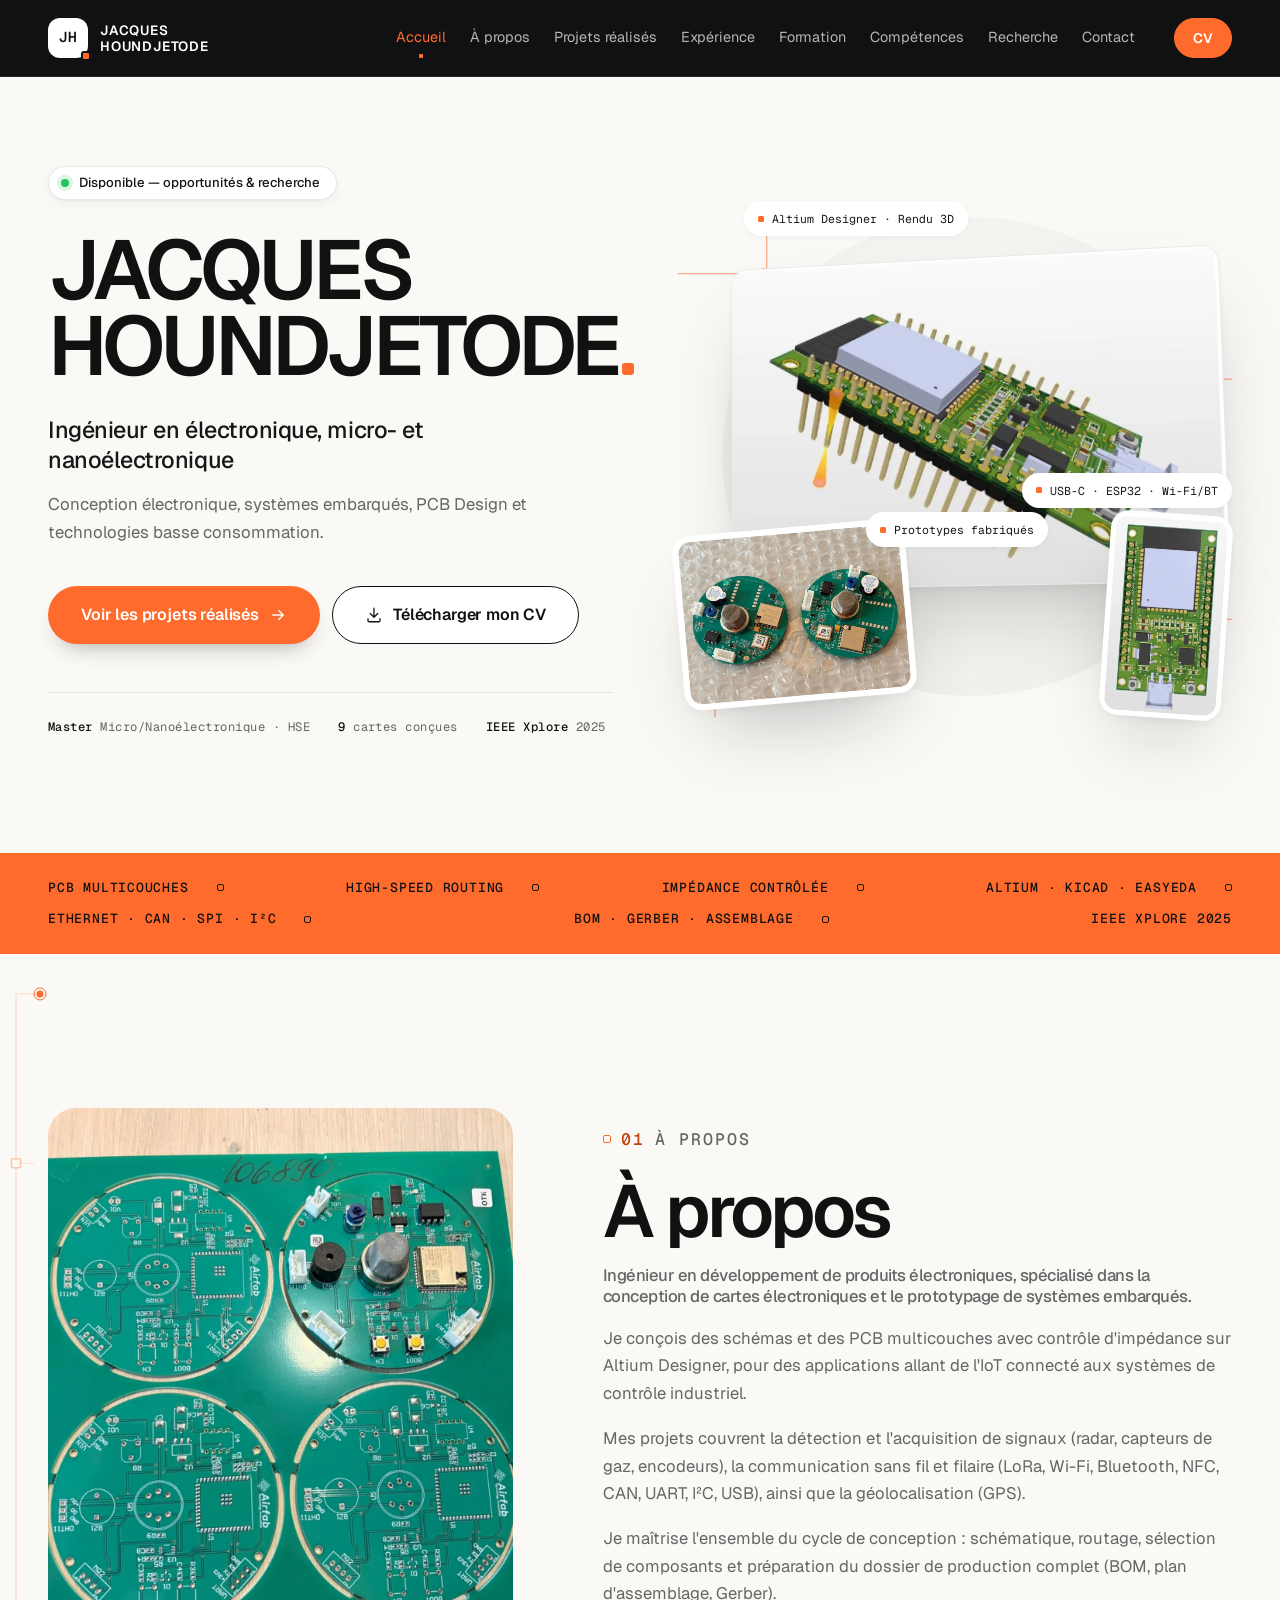
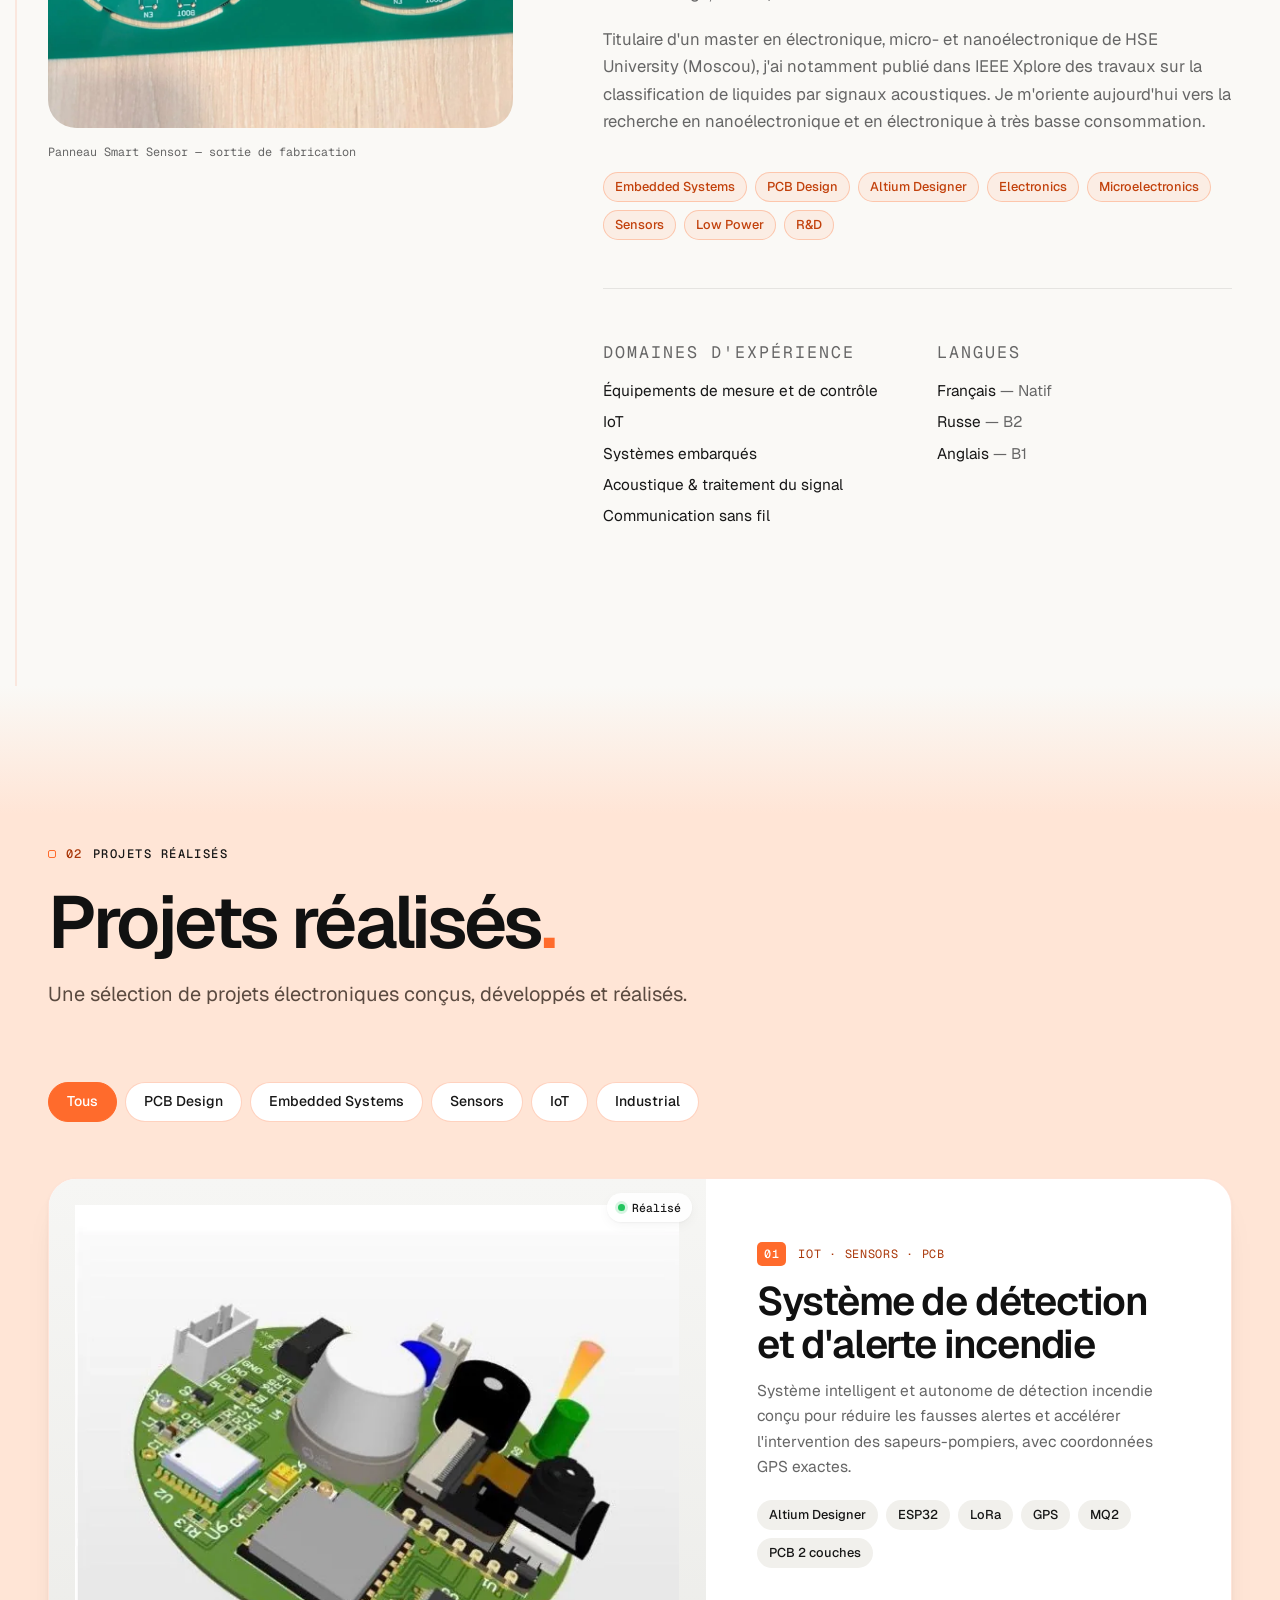
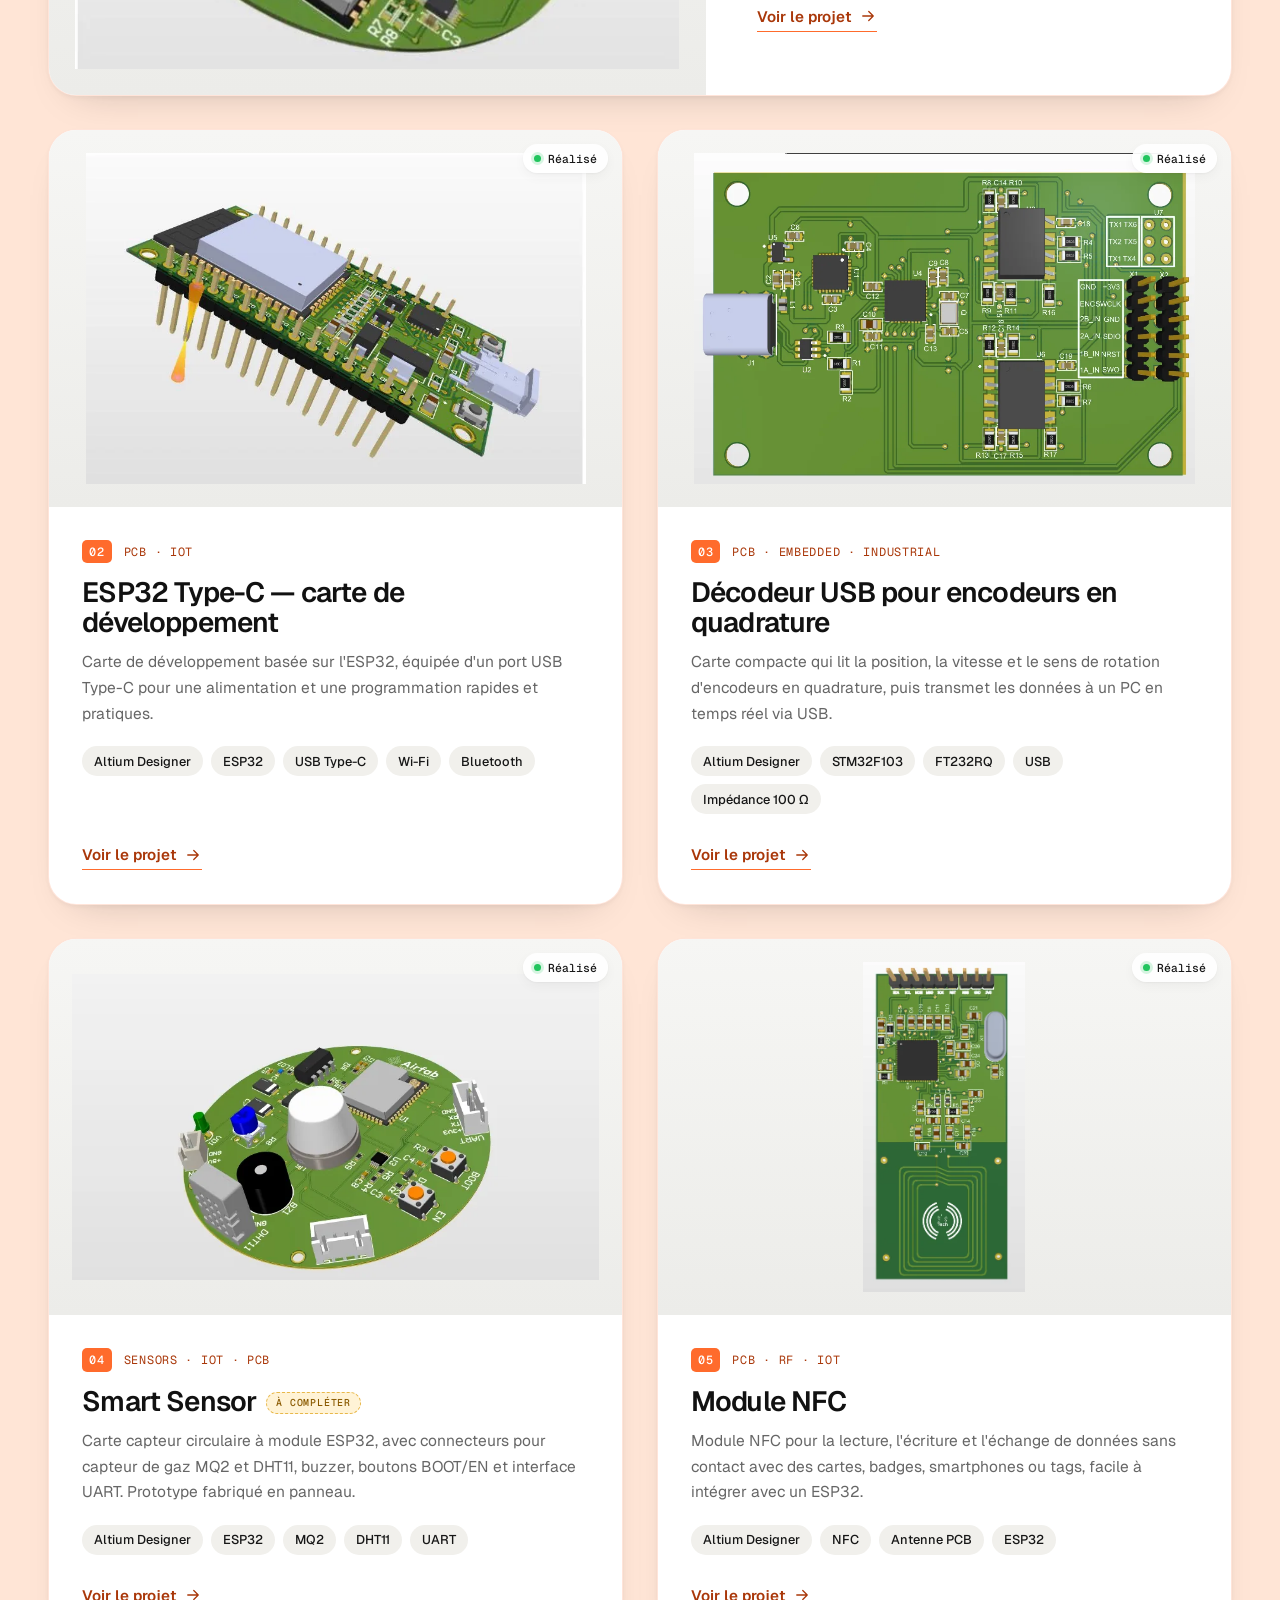
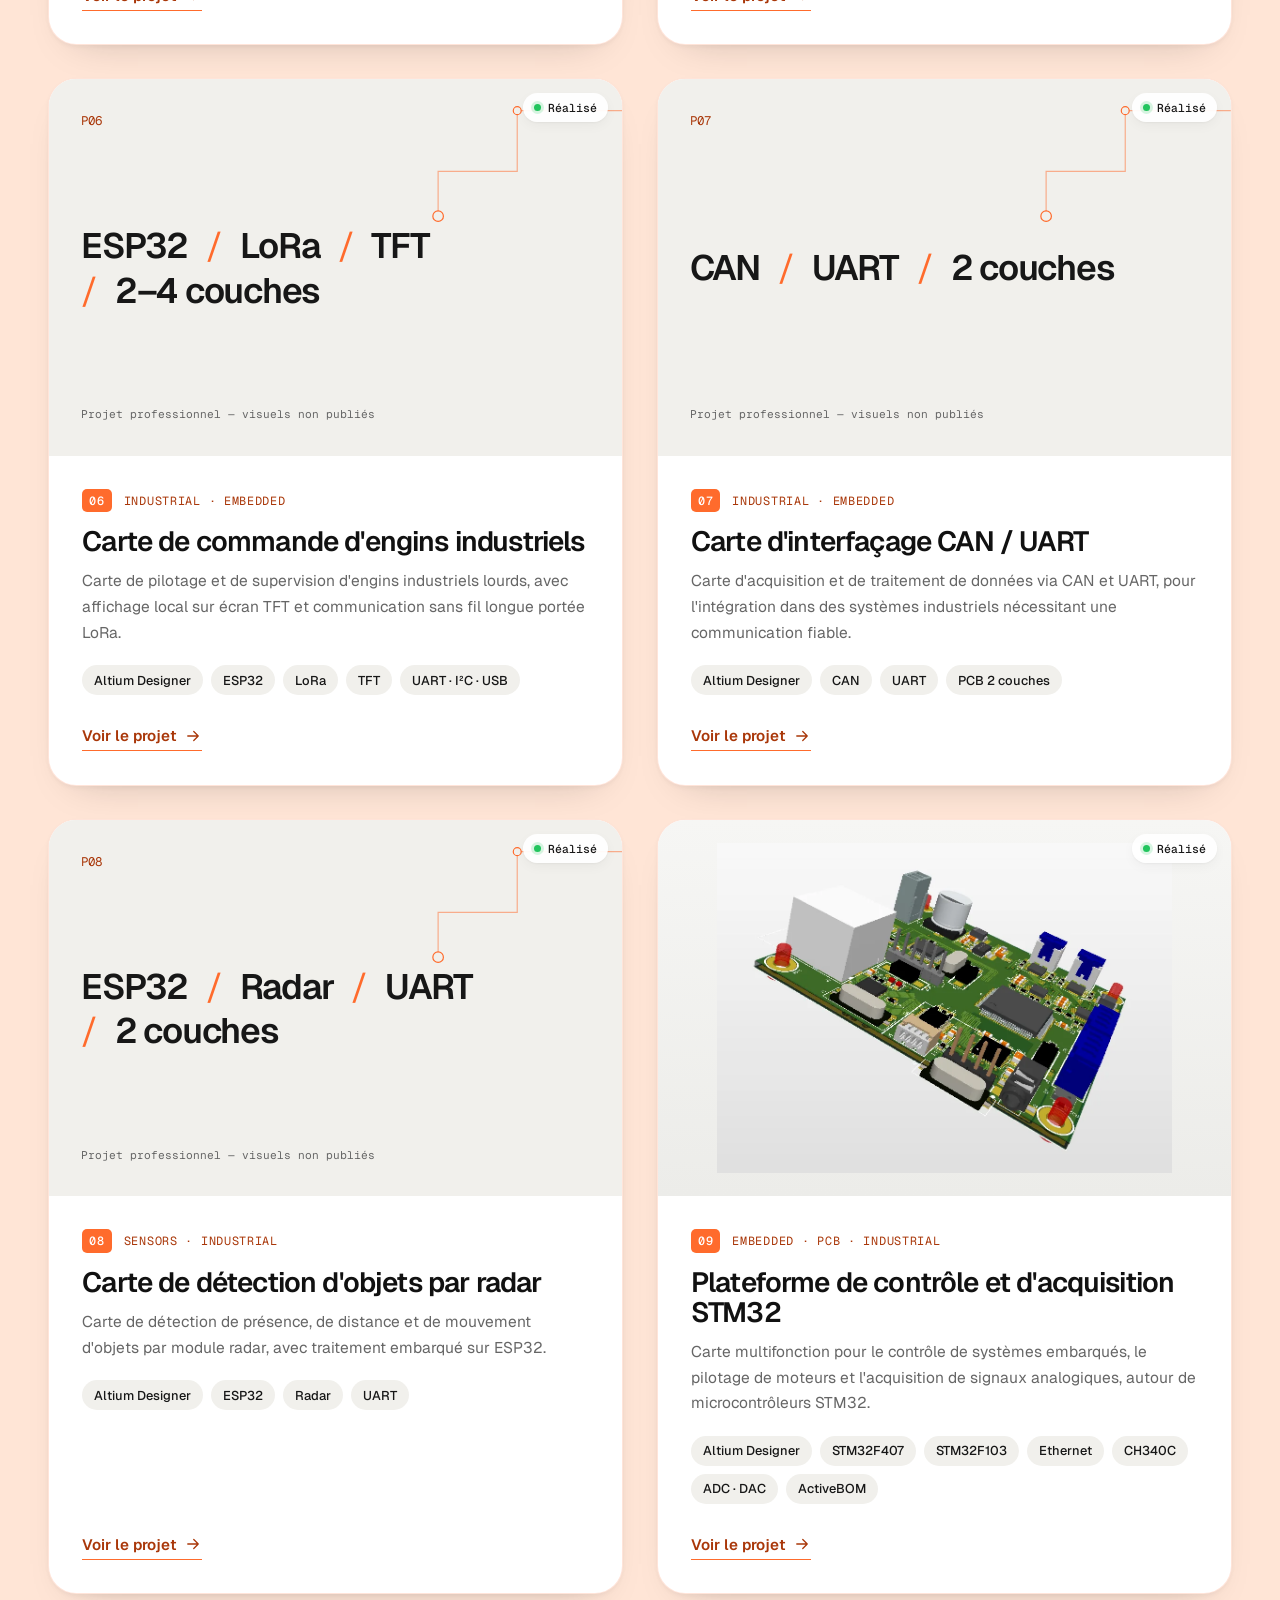
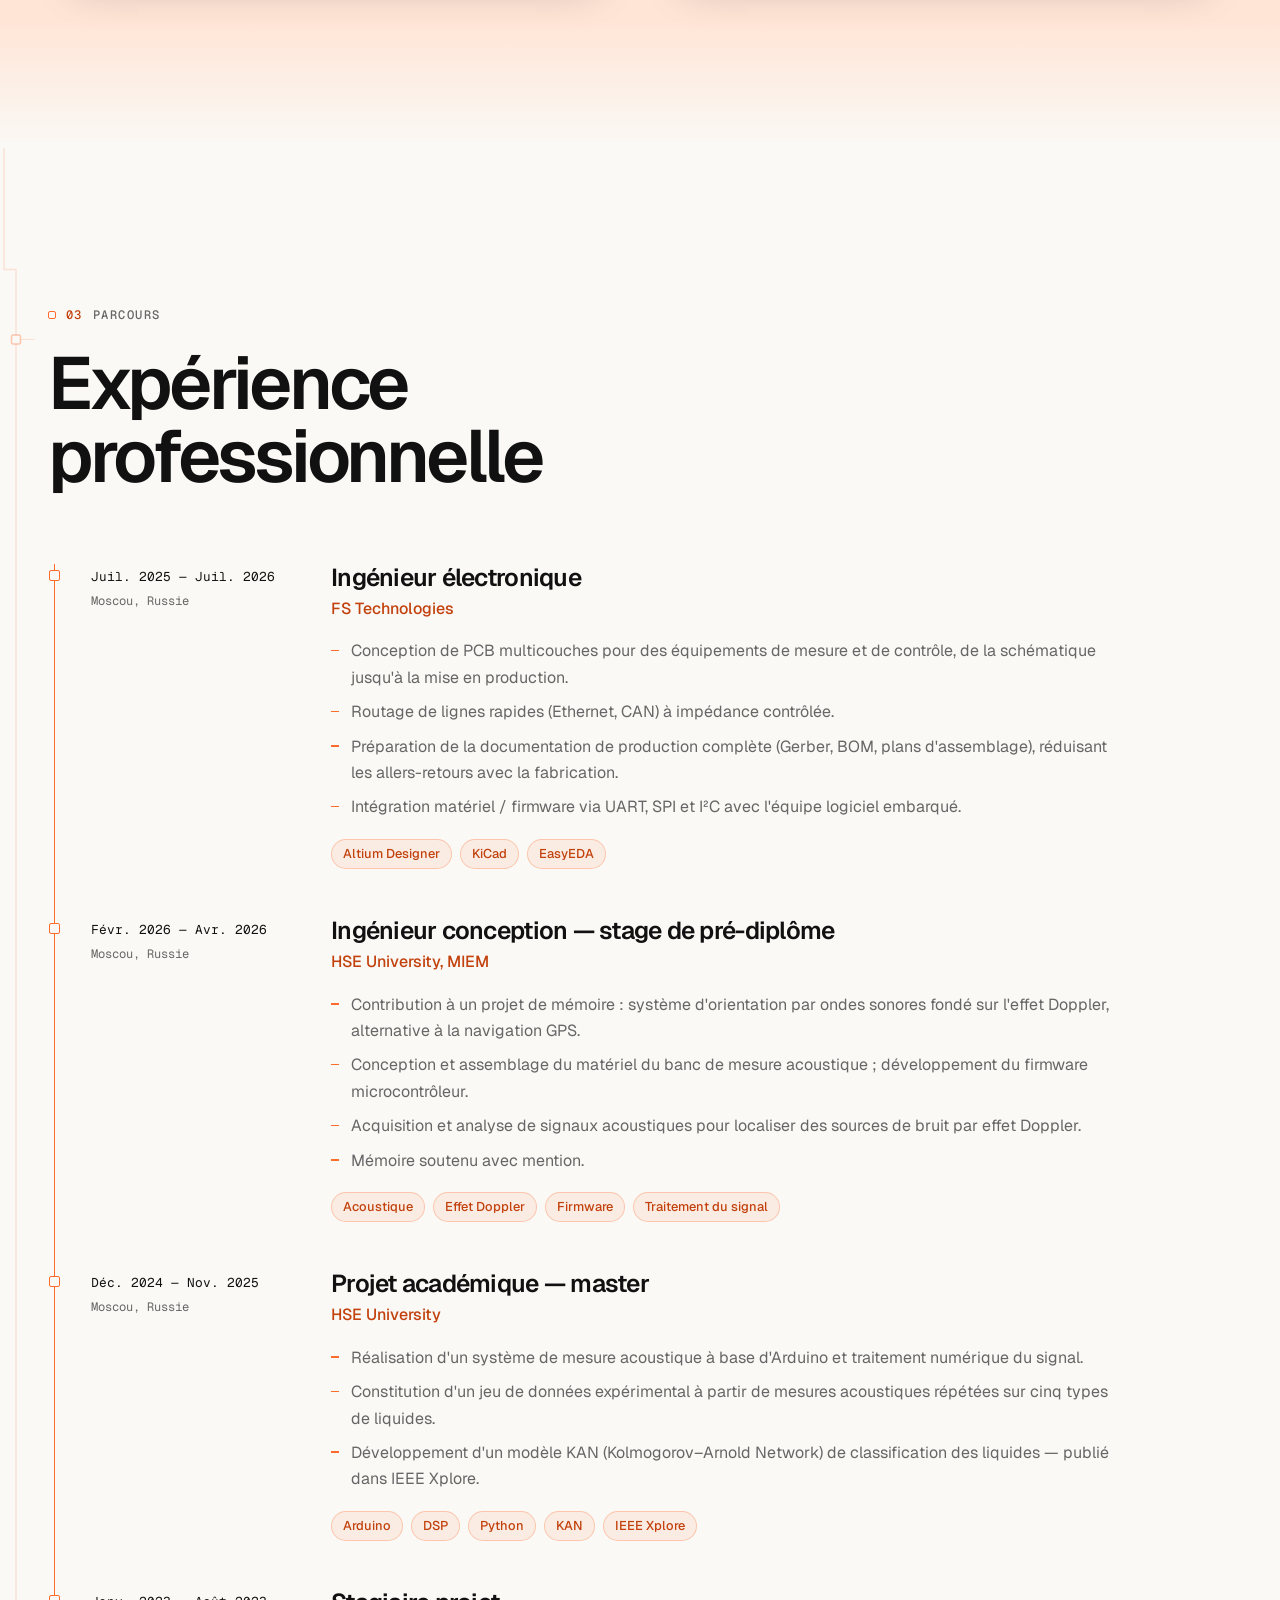
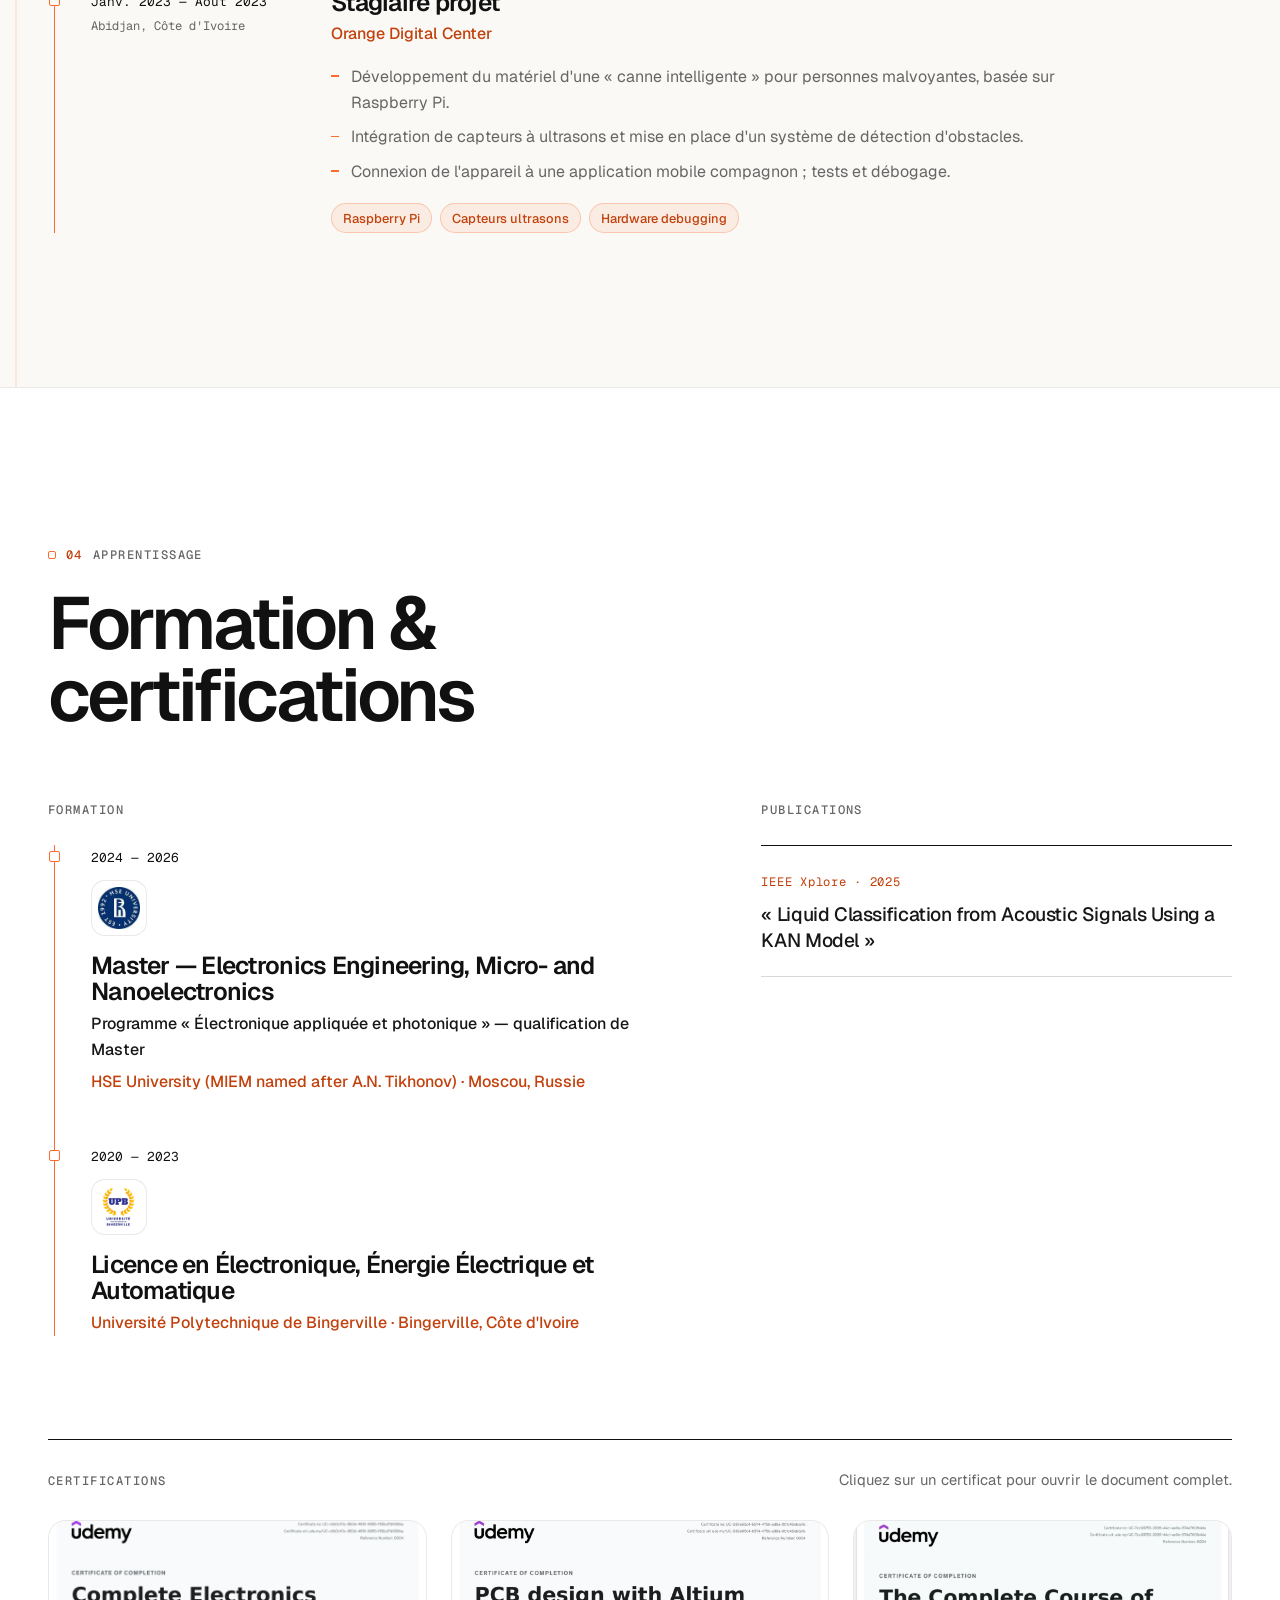
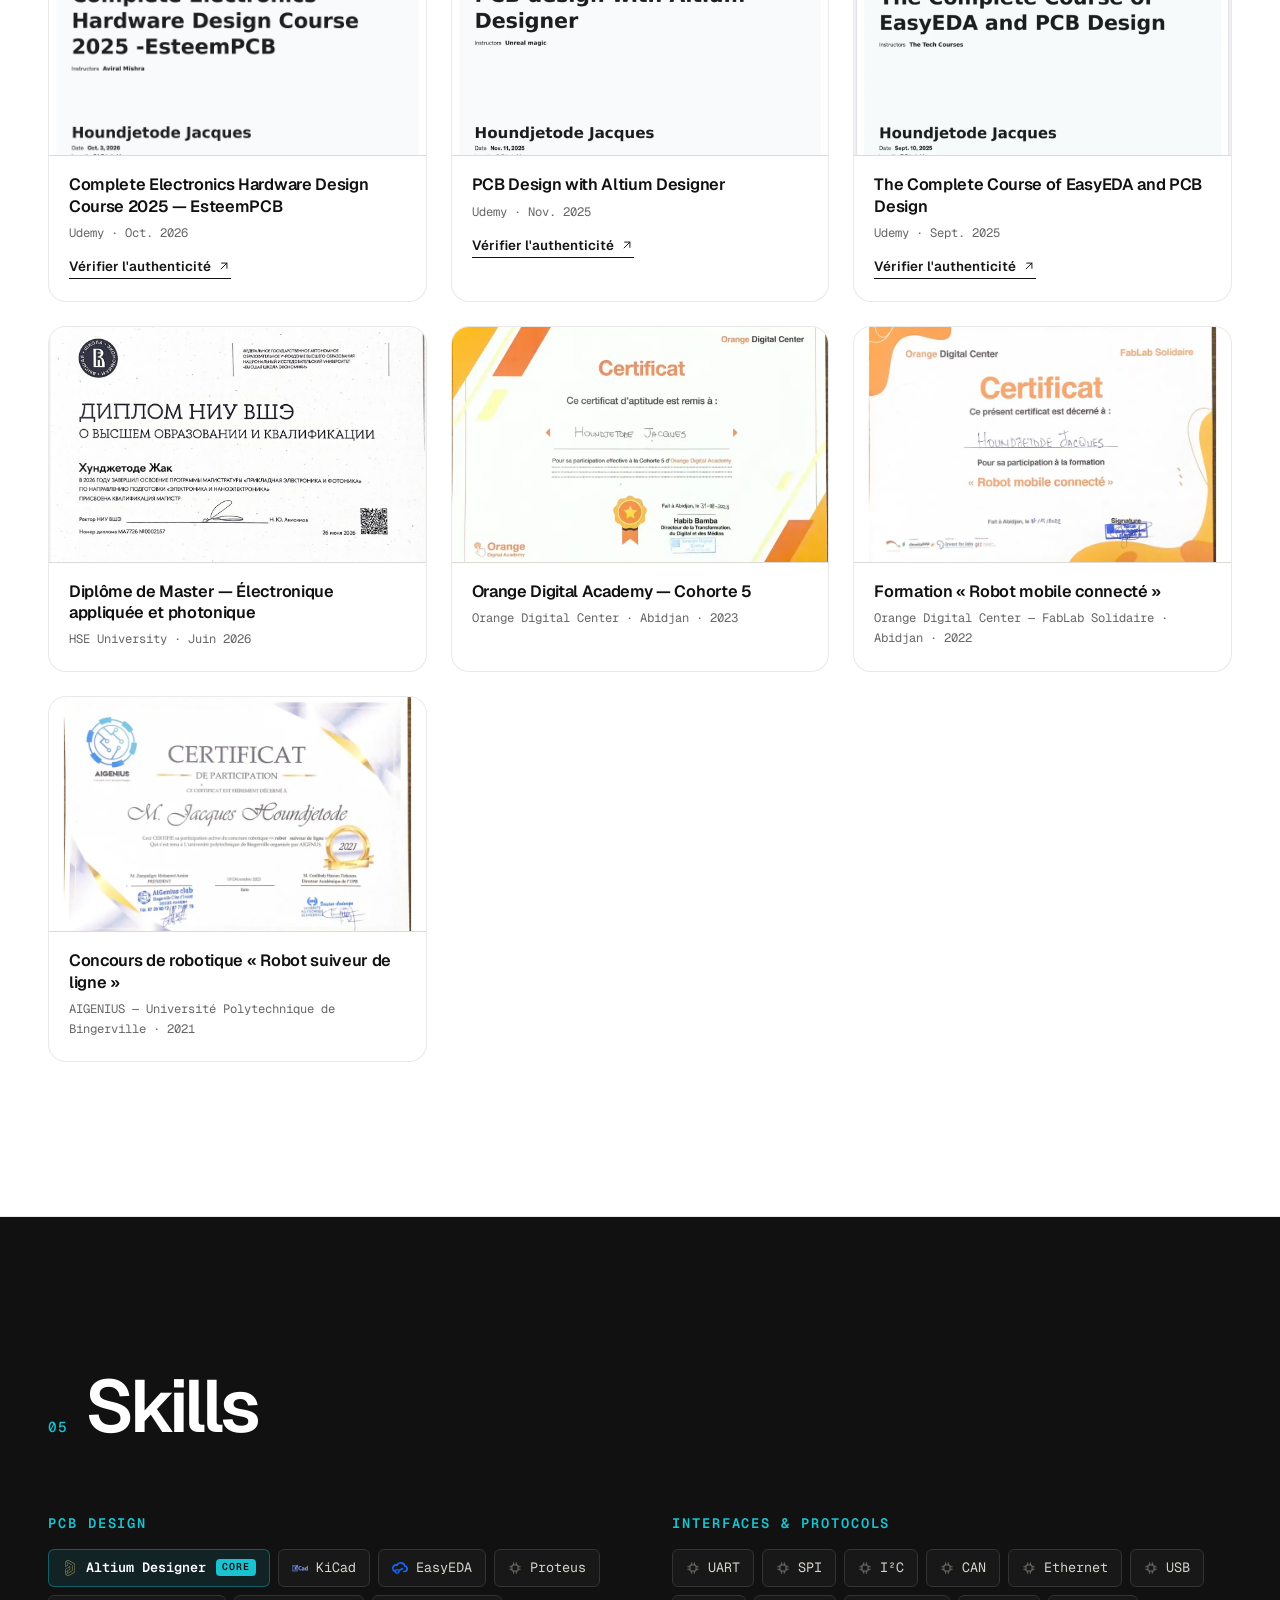
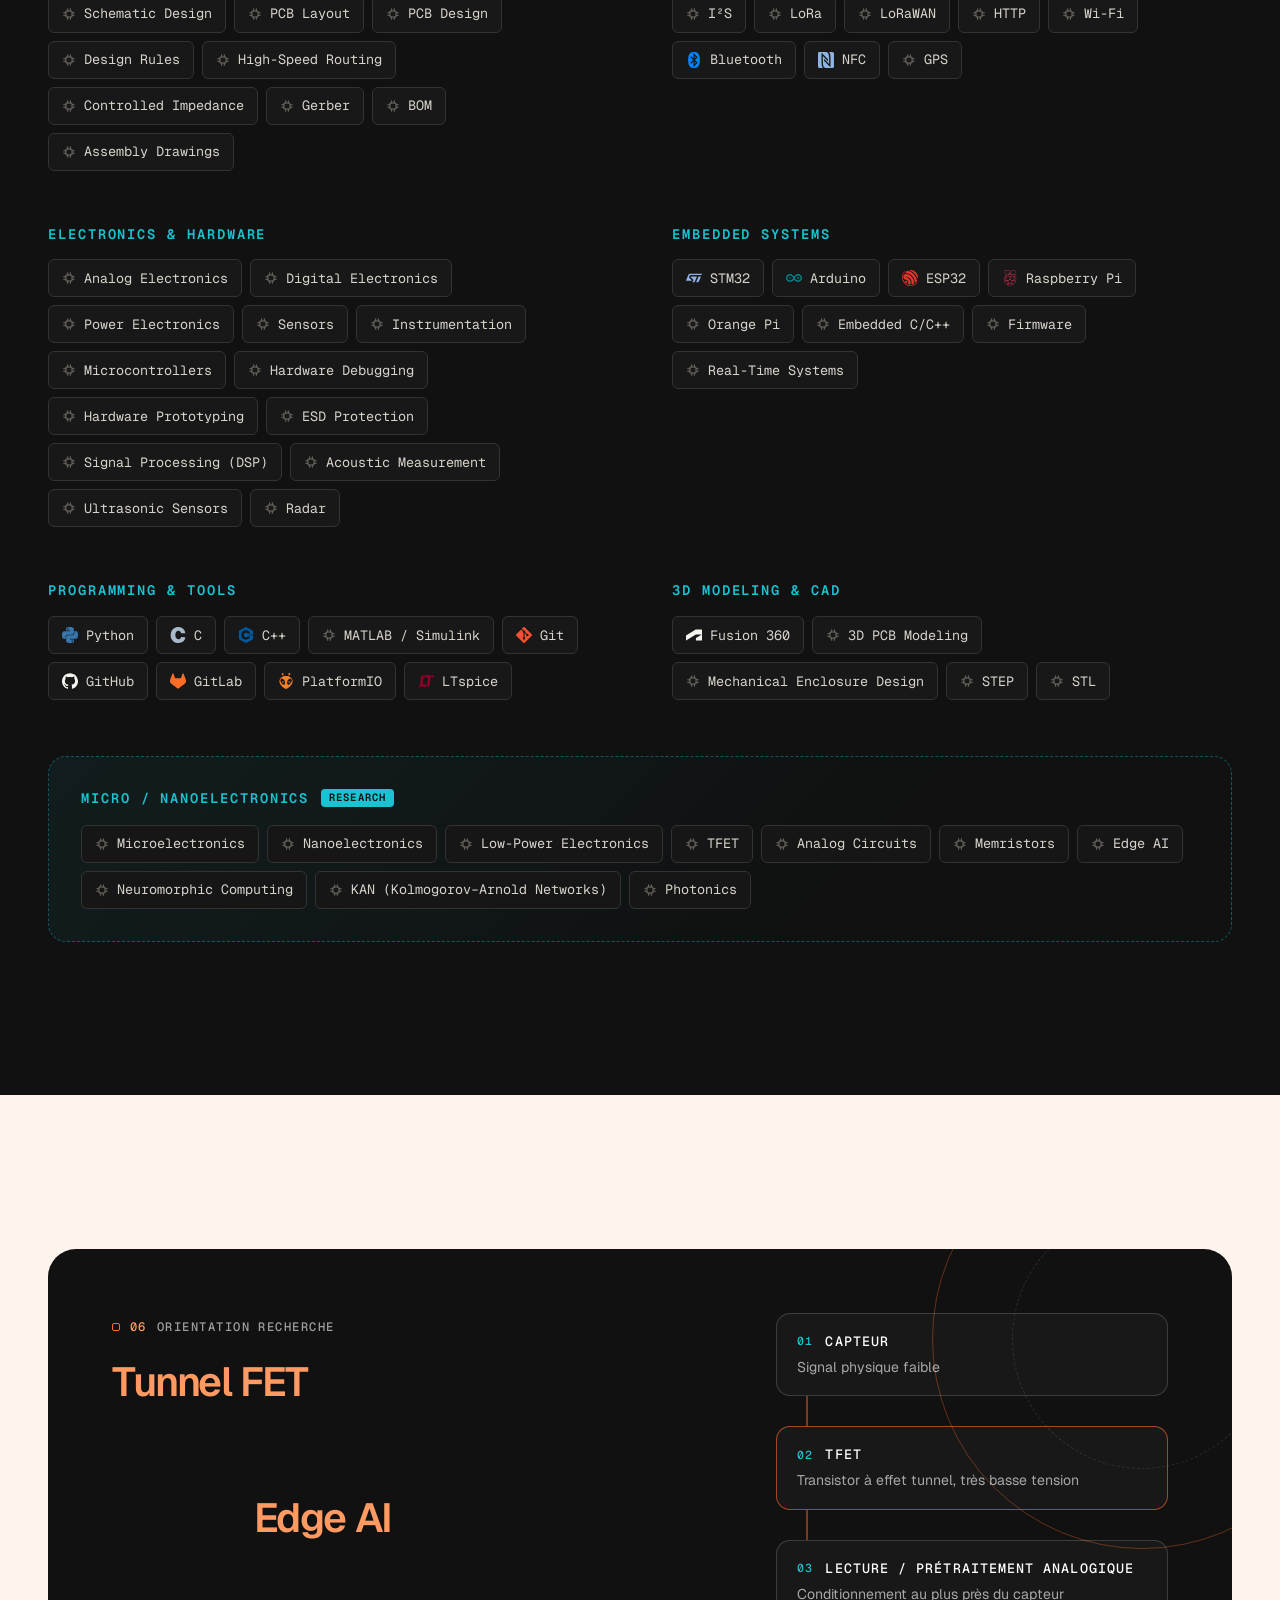
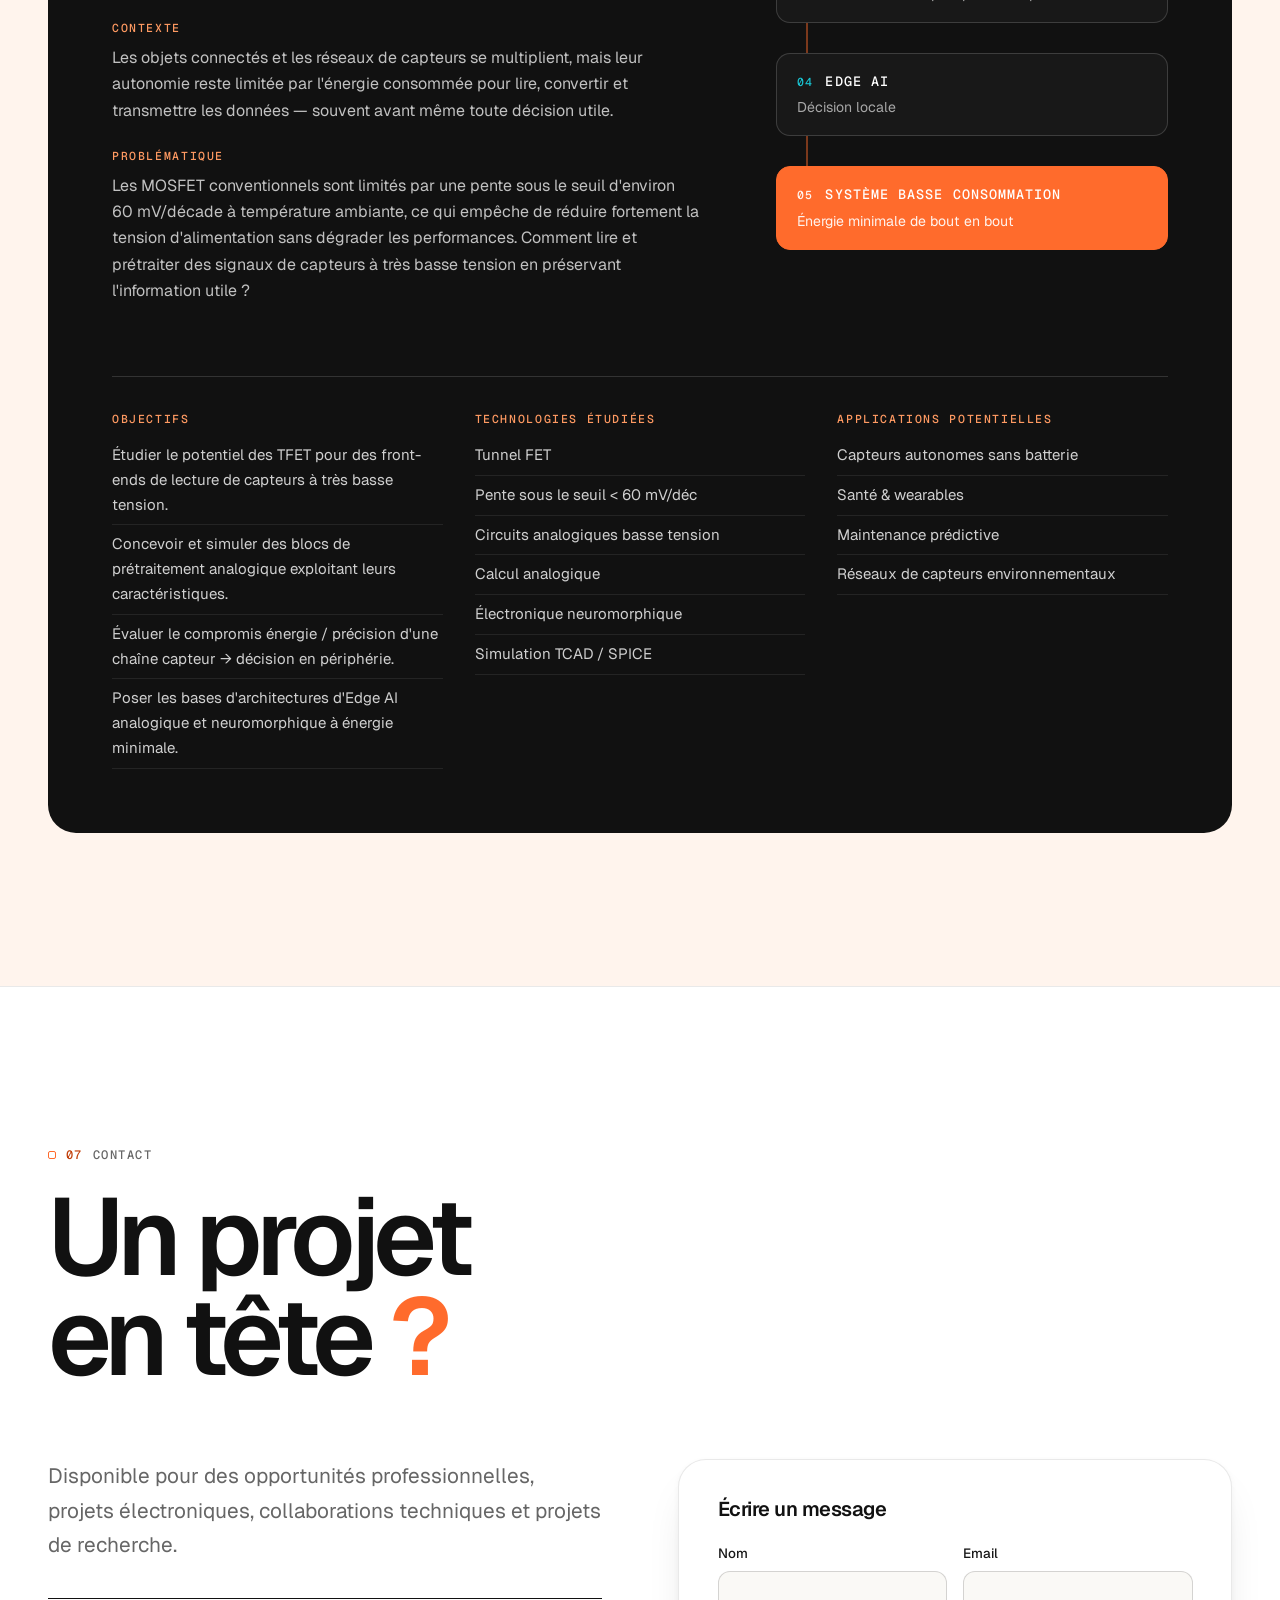
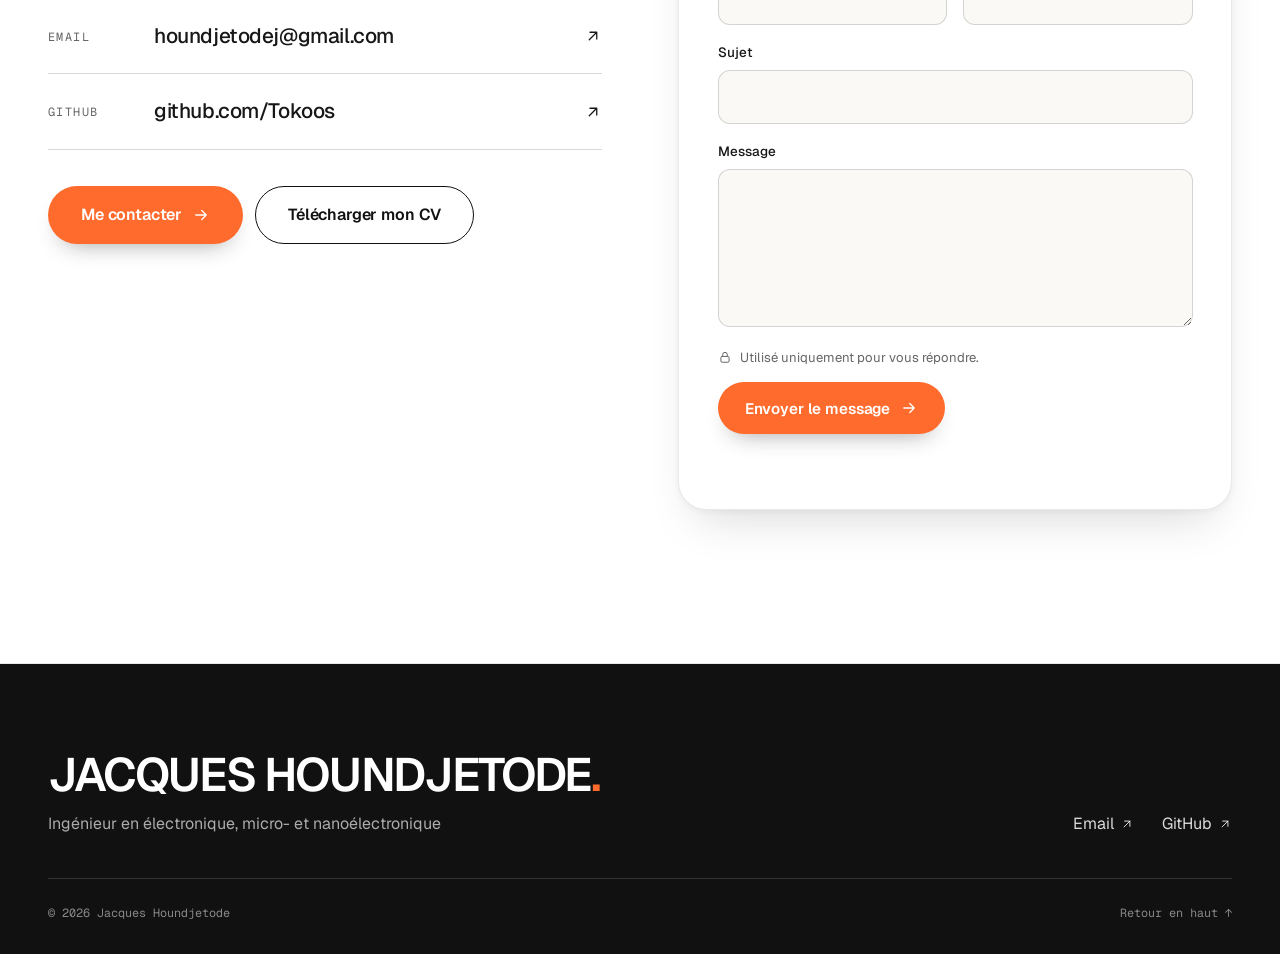
==== index.html @ 28e97803 "Update portfolio skills section" ====
<!doctype html>
<html lang="fr">
<head>
  <meta charset="utf-8">
  <meta name="viewport" content="width=device-width, initial-scale=1, viewport-fit=cover">
  <title>Jacques Houndjetode — Ingénieur électronique, systèmes embarqués & PCB Design</title>
  <meta name="description" content="Portfolio de Jacques Houndjetode, ingénieur en électronique, micro- et nanoélectronique : conception de cartes électroniques sous Altium Designer, PCB multicouches à impédance contrôlée, IoT, systèmes industriels, capteurs et recherche en électronique basse consommation.">
  <meta name="author" content="Jacques Houndjetode">
  <meta name="theme-color" content="#111111">
  <!-- À METTRE À JOUR après déploiement : remplacez https://www.votre-domaine.com -->
  <link rel="canonical" href="https://www.votre-domaine.com/">

  <meta property="og:type" content="profile">
  <meta property="og:locale" content="fr_FR">
  <meta property="og:site_name" content="Jacques Houndjetode — Portfolio">
  <meta property="og:title" content="Jacques Houndjetode — Ingénieur électronique & PCB Design">
  <meta property="og:description" content="Conception électronique, systèmes embarqués, PCB Design et technologies basse consommation.">
  <meta property="og:url" content="https://www.votre-domaine.com/">
  <meta property="og:image" content="https://www.votre-domaine.com/assets/img/projets/esp32-typec.webp">
  <meta property="profile:first_name" content="Jacques">
  <meta property="profile:last_name" content="Houndjetode">
  <meta name="twitter:card" content="summary_large_image">

  <link rel="icon" href="assets/img/favicon.svg" type="image/svg+xml">
  <link rel="preconnect" href="https://fonts.googleapis.com">
  <link rel="preconnect" href="https://fonts.gstatic.com" crossorigin>
  <link href="https://fonts.googleapis.com/css2?family=Geist:wght@300..700&family=Geist+Mono:wght@400;500;600&display=swap" rel="stylesheet">
  <link rel="preload" as="image" href="assets/img/projets/esp32-typec-3d.webp">
  <link rel="stylesheet" href="assets/css/styles.css">

  <script type="application/ld+json">
  {
    "@context": "https://schema.org",
    "@type": "Person",
    "name": "Jacques Houndjetode",
    "jobTitle": "Ingénieur en électronique, micro- et nanoélectronique",
    "email": "mailto:houndjetodej@gmail.com",
    "url": "https://www.votre-domaine.com/",
    "knowsLanguage": ["fr", "ru", "en"],
    "knowsAbout": ["Conception électronique", "PCB Design", "Altium Designer", "Contrôle d'impédance", "Systèmes embarqués", "ESP32", "STM32", "LoRa", "IoT", "Capteurs", "Microélectronique", "Nanoélectronique", "Tunnel FET", "Edge AI"],
    "sameAs": ["https://github.com/Tokoos"]
  }
  </script>
</head>
<body>
  <a class="skip-link" href="#main">Aller au contenu</a>

  <!-- ================= NAVIGATION ================= -->
  <header class="nav" id="nav">
    <div class="container nav__inner">
      <a href="#accueil" class="nav__brand" aria-label="Jacques Houndjetode — accueil">
        <span class="brand-mark" aria-hidden="true">JH</span>
        <span class="nav__brand-text">Jacques<br>Houndjetode</span>
      </a>
      <nav aria-label="Navigation principale">
        <ul class="nav__links">
          <li><a href="#accueil">Accueil</a></li>
          <li><a href="#apropos">À propos</a></li>
          <li><a href="#projets">Projets réalisés</a></li>
          <li><a href="#experience">Expérience</a></li>
          <li><a href="#formation">Formation</a></li>
          <li><a href="#expertise">Compétences</a></li>
          <li><a href="#recherche">Recherche</a></li>
          <li><a href="#contact">Contact</a></li>
        </ul>
      </nav>
      <div class="nav__actions">
        <a class="btn btn-sm btn-cv" href="#" data-cv-download>CV</a>
        <button class="nav__toggle" type="button" aria-expanded="false" aria-controls="mobile-menu" aria-label="Ouvrir le menu"><span></span><span></span></button>
      </div>
    </div>
    <div class="mobile-menu" id="mobile-menu" hidden>
      <nav aria-label="Navigation mobile">
        <ol>
          <li><a href="#accueil">Accueil</a></li>
          <li><a href="#apropos">À propos</a></li>
          <li><a href="#projets">Projets réalisés</a></li>
          <li><a href="#experience">Expérience</a></li>
          <li><a href="#formation">Formation</a></li>
          <li><a href="#expertise">Compétences</a></li>
          <li><a href="#recherche">Recherche</a></li>
          <li><a href="#contact">Contact</a></li>
        </ol>
        <a class="btn btn-primary" href="#" data-cv-download>Télécharger mon CV</a>
      </nav>
    </div>
  </header>

  <main id="main">
    <!-- Piste PCB signature (générée par main.js) -->
    <svg class="signal-trace" id="signal-trace" aria-hidden="true" focusable="false">
      <path class="trace-base"/>
      <path class="trace-live"/>
      <g class="trace-nodes"></g>
      <circle class="trace-halo" r="6"/>
      <circle class="trace-head" r="3.5"/>
    </svg>

    <!-- ================= HERO ================= -->
    <section class="hero" id="accueil" aria-labelledby="hero-name">
      <div class="container hero__inner">
        <div class="hero__content">
          <p class="status" data-bind="profile.availability">Disponible — opportunités & recherche</p>
          <h1 class="hero__name" id="hero-name"><span>Jacques</span><span>Houndjetode<i class="pad" aria-hidden="true"></i></span></h1>
          <p class="hero__title" data-bind="profile.title">Ingénieur en électronique, micro- et nanoélectronique</p>
          <p class="hero__tagline" data-bind="profile.tagline">Conception électronique, systèmes embarqués, PCB Design et technologies basse consommation.</p>
          <div class="hero__ctas">
            <a class="btn btn-primary btn-lg" href="#projets">Voir les projets réalisés
              <svg class="icon" viewBox="0 0 24 24" fill="none" stroke="currentColor" stroke-width="1.7" stroke-linecap="round" stroke-linejoin="round" aria-hidden="true"><path d="M5 12h14M13 6l6 6-6 6"/></svg></a>
            <a class="btn btn-secondary btn-lg" href="#" data-cv-download>
              <svg class="icon" viewBox="0 0 24 24" fill="none" stroke="currentColor" stroke-width="1.7" stroke-linecap="round" stroke-linejoin="round" aria-hidden="true"><path d="M12 3v12M7 10l5 5 5-5"/><path d="M4 17v2.5A1.5 1.5 0 005.5 21h13a1.5 1.5 0 001.5-1.5V17"/></svg>
              Télécharger mon CV</a>
          </div>
          <p class="hero__facts"><span><strong>Master</strong> Micro/Nanoélectronique · HSE</span><span><strong id="fact-projects">8</strong> cartes conçues</span><span><strong>IEEE Xplore</strong> 2025</span></p>
        </div>

        <div class="hero__visual" aria-label="Composition de cartes électroniques réelles conçues sous Altium Designer" role="img">
          <div class="hero__disc" aria-hidden="true"></div>
          <svg class="hero__circuit" viewBox="0 0 600 576" aria-hidden="true">
            <path d="M0 96 H96 V40 H232"/>
            <path d="M600 210 H548 V310 H486"/>
            <path d="M600 470 H520 V560"/>
            <path d="M40 576 V520 H140"/>
            <circle cx="232" cy="40" r="5"/><circle cx="486" cy="310" r="5"/><circle cx="140" cy="520" r="5"/>
            <rect x="514" y="556" width="12" height="12" rx="2"/><rect x="90" y="90" width="12" height="12" rx="2"/>
          </svg>
          <figure class="float-card float-card--main" style="margin:0"><img src="assets/img/projets/esp32-typec-3d.webp" alt="Rendu 3D de la carte ESP32 Type-C conçue sous Altium Designer" width="843" height="557" fetchpriority="high"></figure>
          <figure class="float-card float-card--photo" style="margin:0"><img src="assets/img/projets/fire-detection-photo.webp" alt="Cartes de détection incendie fabriquées et assemblées" width="1600" height="1200" loading="lazy"></figure>
          <figure class="float-card float-card--top" style="margin:0"><img src="assets/img/projets/esp32-typec-top.webp" alt="Vue de dessus de la carte ESP32 Type-C" width="332" height="557" loading="lazy"></figure>
          <span class="chip chip--a">Altium Designer · Rendu 3D</span>
          <span class="chip chip--b">USB-C · ESP32 · Wi-Fi/BT</span>
          <span class="chip chip--c">Prototypes fabriqués</span>
        </div>
      </div>
    </section>

    <!-- ================= BANDEAU ================= -->
    <div class="band" aria-label="Points forts techniques">
      <div class="band__track" id="band-track"></div>
    </div>

    <!-- ================= À PROPOS ================= -->
    <section class="section" id="apropos" aria-labelledby="about-title" data-trace="Profil">
      <div class="container about">
        <figure class="about__figure" data-reveal>
          <div class="about__img"><img id="about-img" src="assets/img/projets/smart-sensor-panel.webp" alt="" width="1200" height="1600" loading="lazy"></div>
          <figcaption>Panneau Smart Sensor — sortie de fabrication</figcaption>
        </figure>
        <div class="about__text" data-reveal style="--d:100ms">
          <p class="eyebrow"><b>01</b> À propos</p>
          <h2 class="h2" id="about-title">À propos</h2>
          <p class="about__lead" id="about-lead"></p>
          <div id="about-paragraphs"></div>
          <ul class="tag-list about__keywords" id="about-keywords" aria-label="Mots-clés"></ul>
          <div class="about__meta">
            <div><p class="meta-label">Domaines d'expérience</p><ul class="meta-list" id="about-domains"></ul></div>
            <div><p class="meta-label">Langues</p><ul class="meta-list" id="about-languages"></ul></div>
          </div>
        </div>
      </div>
    </section>

    <!-- ================= PROJETS ================= -->
    <section class="section section--projects" id="projets" aria-labelledby="projects-title" data-trace="Projets réalisés">
      <div class="container">
        <div class="section-head" data-reveal>
          <p class="eyebrow"><b>02</b> Projets réalisés</p>
          <h2 class="h2" id="projects-title">Projets réalisés</h2>
          <p class="lead">Une sélection de projets électroniques conçus, développés et réalisés.</p>
        </div>
        <div class="filters" id="project-filters" role="group" aria-label="Filtrer les projets réalisés par catégorie"></div>
        <p class="project-count" id="project-count" aria-live="polite"></p>
        <div class="project-grid" id="project-grid"></div>
      </div>
    </section>

    <!-- ================= EXPÉRIENCE ================= -->
    <section class="section" id="experience" aria-labelledby="xp-title" data-trace="Expérience">
      <div class="container">
        <div class="section-head" data-reveal>
          <p class="eyebrow"><b>03</b> Parcours</p>
          <h2 class="h2" id="xp-title">Expérience professionnelle</h2>
        </div>
        <div id="experience-list"></div>
      </div>
    </section>

    <!-- ================= FORMATION ================= -->
    <section class="section section--white" id="formation" aria-labelledby="edu-title" data-trace="Formation">
      <div class="container">
        <div class="section-head" data-reveal>
          <p class="eyebrow"><b>04</b> Apprentissage</p>
          <h2 class="h2" id="edu-title">Formation &amp; certifications</h2>
        </div>
        <div class="edu-grid">
          <div><h3 class="sub-title">Formation</h3><div id="education"></div></div>
          <div id="publications" hidden><h3 class="sub-title">Publications</h3><ul class="pubs"></ul></div>
        </div>
        <div class="certs-head" data-reveal>
          <h3 class="sub-title">Certifications</h3>
          <p>Cliquez sur un certificat pour ouvrir le document complet.</p>
        </div>
        <ul class="certs" id="certifications"></ul>
      </div>
    </section>

    <!-- ================= EXPERTISE ================= -->
    <section class="section" id="expertise" aria-labelledby="skills-title" data-trace="Skills">
      <div class="container">
        <h2 class="skills-title trace-anchor" id="skills-title" data-reveal><span class="skills-title__num">05</span>Skills</h2>
        <div class="skills-grid" id="skills-list"></div>
      </div>
    </section>

    <!-- ================= RECHERCHE ================= -->
    <section class="section section--warm" id="recherche" aria-labelledby="research-title" data-trace="Recherche">
      <div class="container">
        <article class="research" data-reveal>
          <div class="research__grid">
            <div>
              <p class="eyebrow"><b>06</b> <span data-bind="research.label">Orientation recherche</span></p>
              <h2 class="research__title" id="research-title"></h2>
              <div class="research__text">
                <div><h3>Contexte</h3><p id="research-context"></p></div>
                <div><h3>Problématique</h3><p id="research-problem"></p></div>
              </div>
            </div>
            <ol class="pipeline" id="research-pipeline" aria-label="Chaîne étudiée : capteur, TFET, lecture et prétraitement analogique, Edge AI, système basse consommation"></ol>
          </div>
          <div class="research__bottom">
            <div><h3>Objectifs</h3><ul id="research-objectives"></ul></div>
            <div><h3>Technologies étudiées</h3><ul id="research-tech"></ul></div>
            <div><h3>Applications potentielles</h3><ul id="research-apps"></ul></div>
          </div>
        </article>
      </div>
    </section>

    <!-- ================= CONTACT ================= -->
    <section class="section section--white" id="contact" aria-labelledby="contact-title" data-trace="Futur">
      <div class="container">
        <p class="eyebrow" data-reveal><b>07</b> Contact</p>
        <h2 class="contact__title" id="contact-title" data-reveal>Un projet<br>en tête <span>?</span></h2>
        <div class="contact__grid">
          <div data-reveal>
            <p class="contact__text">Disponible pour des opportunités professionnelles, projets électroniques, collaborations techniques et projets de recherche.</p>
            <ul class="contact-links" id="contact-links"></ul>
            <div class="contact__ctas">
              <a class="btn btn-primary btn-lg" id="contact-cta" href="#">Me contacter
                <svg class="icon" viewBox="0 0 24 24" fill="none" stroke="currentColor" stroke-width="1.7" stroke-linecap="round" stroke-linejoin="round" aria-hidden="true"><path d="M5 12h14M13 6l6 6-6 6"/></svg></a>
              <a class="btn btn-secondary btn-lg" href="#" data-cv-download>Télécharger mon CV</a>
            </div>
          </div>
          <div class="form-card" data-reveal style="--d:120ms">
            <h3>Écrire un message</h3>
            <div id="contact-form"></div>
          </div>
        </div>
      </div>
    </section>
  </main>

  <!-- ================= FOOTER ================= -->
  <footer class="footer">
    <div class="container">
      <div class="footer__top">
        <div>
          <p class="footer__name">Jacques Houndjetode<span>.</span></p>
          <p class="footer__title">Ingénieur en électronique, micro- et nanoélectronique</p>
        </div>
        <ul class="footer__links" id="footer-links"></ul>
      </div>
      <div class="footer__bottom">
        <p>© <span id="year">2026</span> Jacques Houndjetode</p>
        <p><a href="#accueil">Retour en haut ↑</a></p>
      </div>
    </div>
  </footer>

  <!-- Données (modifiables) -->
  <script src="data/profile.js"></script>
  <script src="data/contact.js"></script>
  <script src="data/projects.js"></script>
  <script src="data/education.js"></script>
  <script src="data/experience.js"></script>
  <script src="data/skills.js"></script>
  <script src="data/research.js"></script>
  <!-- Interface -->
  <script src="assets/js/components.js"></script>
  <script src="assets/js/main.js"></script>
</body>
</html>
---- assets/css/styles.css ----
/* =====================================================================
   JH — Portfolio ingénieur électronique
   Direction : éditorial clair, orange signature, pistes PCB à 90°.
   ===================================================================== */

/* ---------- Tokens ---------- */
:root {
  color-scheme: light;

  /* Fonds */
  --bg: #FAF9F6;                   /* blanc cassé chaud — fond général */
  --white: #FFFFFF;
  --warm: #FFF4ED;                 /* alternance chaude */
  --soft: #F1F0EC;
  --dark: #111111;                 /* header, Skills, footer */
  --dark-2: #181818;

  /* Texte */
  --ink: #111111;                  /* titres */
  --ink-2: #171717;                /* texte principal */
  --grey: #666666;                 /* texte secondaire */
  --grey-2: #8A8A85;
  --on-dark: #F5F5F0;              /* texte sur fond sombre */
  --line: rgba(17, 17, 17, 0.09);
  --line-2: rgba(17, 17, 17, 0.16);

  /* Orange — couleur signature */
  --orange: #FF6B2C;
  --orange-2: #FF9A62;             /* orange clair */
  --orange-dark: #E84D16;          /* orange foncé (hover) */
  --orange-pastel: #FFE5D6;
  --orange-text: #C2410C;          /* orange assombri pour petits textes sur fond clair (contraste AA) */
  --orange-soft: rgba(255, 107, 44, 0.09);
  --orange-line: rgba(255, 107, 44, 0.30);

  /* Cyan — univers technique */
  --cyan: #19C3D1;
  --cyan-2: #67E8F9;
  --cyan-dark: #087F8C;

  /* Vert PCB — touches ponctuelles */
  --pcb: #22C55E;

  --shadow-sm: 0 1px 2px rgba(17, 17, 17, 0.04), 0 4px 12px rgba(17, 17, 17, 0.04);
  --shadow: 0 2px 6px rgba(17, 17, 17, 0.04), 0 24px 48px -20px rgba(17, 17, 17, 0.18);
  --shadow-lg: 0 4px 10px rgba(17, 17, 17, 0.04), 0 40px 80px -30px rgba(17, 17, 17, 0.28);

  --font: "Geist", ui-sans-serif, system-ui, -apple-system, "Segoe UI", Roboto, sans-serif;
  --mono: "Geist Mono", ui-monospace, "SFMono-Regular", Menlo, Consolas, monospace;

  --r: 18px;
  --r-lg: 28px;
  --gutter: clamp(16px, 4vw, 48px);
  --maxw: 1240px;
  --nav-h: 76px;
  --ease: cubic-bezier(0.22, 1, 0.36, 1);
}

/* ---------- Base ---------- */
*, *::before, *::after { box-sizing: border-box; }
html { -webkit-text-size-adjust: 100%; scroll-behavior: smooth; scroll-padding-top: calc(var(--nav-h) + 8px); }
html.is-locked { overflow: hidden; }
body {
  margin: 0; background: var(--bg); color: var(--ink-2);
  font-family: var(--font); font-size: 1rem; line-height: 1.65;
  -webkit-font-smoothing: antialiased; -moz-osx-font-smoothing: grayscale; text-rendering: optimizeLegibility;
  overflow-x: hidden;
}
img, svg { display: block; max-width: 100%; }
a { color: inherit; text-decoration: none; }
button { font: inherit; color: inherit; }
h1, h2, h3, h4 { margin: 0; line-height: 1.08; font-weight: 600; letter-spacing: -0.025em; color: var(--ink); }
p { margin: 0; }
ul, ol { margin: 0; padding: 0; list-style: none; }
code { font-family: var(--mono); font-size: 0.85em; background: var(--soft); padding: 0.1em 0.4em; border-radius: 4px; }
::selection { background: var(--orange); color: #fff; }
:focus-visible { outline: 2px solid var(--orange); outline-offset: 3px; border-radius: 6px; }

.sr-only { position: absolute; width: 1px; height: 1px; padding: 0; margin: -1px; overflow: hidden; clip: rect(0 0 0 0); white-space: nowrap; border: 0; }
.skip-link { position: absolute; left: 16px; top: -60px; z-index: 200; background: var(--ink); color: #fff; padding: 10px 16px; border-radius: 999px; font-weight: 500; transition: top 0.2s; }
.skip-link:focus { top: 12px; }
.container { width: 100%; max-width: calc(var(--maxw) + var(--gutter) * 2); margin-inline: auto; padding-inline: var(--gutter); }
.mono { font-family: var(--mono); }
.icon { width: 18px; height: 18px; flex: none; }
.icon-xs { width: 14px; height: 14px; }

/* ---------- Typographie de section ---------- */
.section { position: relative; padding-block: clamp(88px, 12vw, 160px); }
.section--white { background: var(--white); border-block: 1px solid var(--line); }
.section--warm { background: var(--warm); }
/* Projets réalisés : fond orange clair nettement perceptible, cartes blanches */
.section--projects {
  --peach: #FFE5D6;
  --orange-text: #A93709;          /* plus foncé sur fond pêche (contraste AA) */
  background: linear-gradient(180deg, var(--bg) 0, var(--peach) clamp(80px, 10vw, 140px), var(--peach) calc(100% - clamp(80px, 10vw, 140px)), var(--bg) 100%);
}
.section--projects .eyebrow { color: var(--ink-2); }
.section--projects .lead { color: #5A4A40; }
.section--projects .project-card { background: var(--white); border-color: rgba(255, 107, 44, 0.18); box-shadow: 0 2px 4px rgba(17, 17, 17, 0.04), 0 18px 40px -28px rgba(17, 17, 17, 0.28); }
.section--projects .project-card:hover { border-color: var(--orange); box-shadow: 0 4px 10px rgba(17, 17, 17, 0.06), 0 40px 70px -34px rgba(17, 17, 17, 0.38); }
.section--projects .pc-meta span:last-child { color: var(--orange-text); }
.section--projects .pc-num { color: #fff; background: var(--orange); padding: 2px 7px; border-radius: 5px; }
.section--projects .pc-num::after { display: none; }
.section--projects .link-arrow { color: var(--orange-text); border-color: var(--orange); }
.section--projects .link-arrow:hover { color: var(--ink); border-color: var(--ink); }
.section--projects .filter { background: var(--white); border-color: rgba(255, 107, 44, 0.3); }
.section--projects .filter:hover { border-color: var(--orange); color: var(--orange-text); }
.section--projects .filter[aria-pressed="true"] { background: var(--orange); border-color: var(--orange); color: #fff; }
.section--projects .h2 { color: var(--ink); }
.section--projects .h2::after { content: "."; color: var(--orange); }
.section--projects .project-count { color: #5A4A40; }
.section-head { max-width: 820px; margin-bottom: clamp(40px, 6vw, 72px); }
.eyebrow {
  display: inline-flex; align-items: center; gap: 10px; margin-bottom: 22px;
  font-family: var(--mono); font-size: 0.76rem; font-weight: 500; letter-spacing: 0.12em; text-transform: uppercase; color: var(--grey);
}
.eyebrow b { color: var(--orange-text); font-weight: 500; }
.eyebrow::before { content: ""; width: 8px; height: 8px; border: 1.5px solid var(--orange); border-radius: 2px; }
.h2 { font-size: clamp(2.4rem, 1.4rem + 4vw, 4.6rem); letter-spacing: -0.045em; line-height: 0.98; }
.h3 { font-size: clamp(1.4rem, 1.1rem + 1vw, 2rem); letter-spacing: -0.03em; }
.lead { font-size: clamp(1.06rem, 0.98rem + 0.4vw, 1.25rem); color: var(--grey); margin-top: 20px; max-width: 62ch; line-height: 1.6; }

/* ---------- Boutons ---------- */
.btn {
  --h: 52px;
  display: inline-flex; align-items: center; justify-content: center; gap: 10px;
  height: var(--h); padding: 0 26px; border-radius: 999px;
  font-weight: 600; font-size: 0.95rem; letter-spacing: -0.01em; white-space: nowrap;
  border: 1.5px solid transparent; cursor: pointer;
  transition: transform 0.4s var(--ease), background-color 0.25s, border-color 0.25s, color 0.25s, box-shadow 0.4s var(--ease);
}
.btn .icon { transition: transform 0.4s var(--ease); }
.btn:hover .icon:last-of-type { transform: translateX(3px); }
.btn-sm { --h: 40px; padding: 0 18px; font-size: 0.86rem; }
.btn-lg { --h: 58px; padding: 0 32px; font-size: 1rem; }
.btn-primary { background: var(--orange); color: #fff; box-shadow: 0 12px 24px -14px rgba(17, 17, 17, 0.45); }
.btn-primary:hover { background: var(--orange-dark); transform: translateY(-2px); box-shadow: 0 18px 30px -14px rgba(17, 17, 17, 0.5); }
.btn-secondary { background: var(--white); color: var(--ink); border-color: var(--ink); }
.btn-secondary:hover { border-color: var(--orange); color: var(--orange-text); transform: translateY(-2px); }
.btn-ghost { color: var(--ink); padding-inline: 8px; }
.btn-ghost:hover { color: var(--orange-text); }
.btn-muted { background: var(--soft); color: var(--grey); cursor: default; font-weight: 500; }
.btn[disabled] { opacity: 0.6; cursor: not-allowed; transform: none !important; }
.icon-btn { display: inline-grid; place-items: center; width: 44px; height: 44px; border-radius: 999px; background: var(--white); border: 1px solid var(--line-2); cursor: pointer; transition: border-color 0.2s, color 0.2s; }
.icon-btn:hover { border-color: var(--orange); color: var(--orange-text); }
.link-arrow { display: inline-flex; align-items: center; gap: 8px; font-weight: 600; font-size: 0.95rem; color: var(--ink); border-bottom: 1.5px solid var(--ink); padding-bottom: 2px; transition: color 0.25s, border-color 0.25s, gap 0.35s var(--ease); }
.link-arrow:hover { color: var(--orange-text); border-color: var(--orange); gap: 12px; }
.link-arrow--sm { font-size: 0.86rem; white-space: nowrap; }

/* ---------- Étiquettes ---------- */
.tag-list { display: flex; flex-wrap: wrap; gap: 8px; }
.tag { display: inline-flex; align-items: center; height: 30px; padding: 0 12px; border-radius: 999px; font-size: 0.8rem; font-weight: 500; color: var(--ink-2); background: var(--soft); }
.tag--orange { color: var(--orange-text); background: var(--orange-soft); box-shadow: inset 0 0 0 1px var(--orange-line); }
.badge-todo { display: inline-flex; align-items: center; height: 22px; padding: 0 9px; margin-left: 10px; vertical-align: middle; border-radius: 999px; font-family: var(--mono); font-size: 0.62rem; font-weight: 500; letter-spacing: 0.08em; text-transform: uppercase; color: #8A5A00; background: #FFF3D6; border: 1px dashed #E8B84A; }

/* ---------- Navigation (header noir) ---------- */
.nav { position: fixed; inset: 0 0 auto; z-index: 100; background: var(--dark); border-bottom: 1px solid rgba(255, 255, 255, 0.08); transition: background-color 0.4s, box-shadow 0.4s; }
.nav__inner { display: flex; align-items: center; gap: 28px; height: var(--nav-h); }
.nav.is-compact, .nav.is-open { background: rgba(13, 13, 13, 0.94); backdrop-filter: blur(14px) saturate(140%); -webkit-backdrop-filter: blur(14px) saturate(140%); box-shadow: 0 12px 30px -18px rgba(0, 0, 0, 0.6); }
.nav.is-compact .nav__inner { height: 62px; }
.nav__brand { display: inline-flex; align-items: center; gap: 12px; margin-right: auto; color: #fff; }
.brand-mark { position: relative; display: grid; place-items: center; width: 40px; height: 40px; border-radius: 12px; background: #fff; color: var(--dark); font-family: var(--mono); font-weight: 600; font-size: 0.9rem; }
.brand-mark::after { content: ""; position: absolute; right: -3px; bottom: -3px; width: 10px; height: 10px; border-radius: 3px; background: var(--orange); border: 2px solid var(--dark); }
.nav__brand-text { font-weight: 600; font-size: 0.84rem; letter-spacing: 0.06em; text-transform: uppercase; line-height: 1.2; color: #fff; }
.nav__links { display: flex; gap: 2px; }
.nav__links a { position: relative; display: block; padding: 8px 11px; font-size: 0.9rem; color: rgba(245, 245, 240, 0.72); border-radius: 999px; transition: color 0.2s; }
.nav__links a:hover { color: var(--on-dark); }
.nav__links a.is-active { color: var(--orange); }
.nav__links a::after { content: ""; position: absolute; left: 50%; bottom: 0; width: 4px; height: 4px; margin-left: -2px; border-radius: 1px; background: var(--orange); transform: scale(0); transition: transform 0.35s var(--ease); }
.nav__links a.is-active::after { transform: scale(1); }
.nav__actions { display: flex; align-items: center; gap: 10px; }
.nav__actions .btn-cv { background: var(--orange); color: #fff; border-color: var(--orange); }
.nav__actions .btn-cv:hover { background: var(--orange-dark); border-color: var(--orange-dark); transform: translateY(-1px); }
.nav__toggle { display: none; position: relative; width: 44px; height: 44px; border-radius: 999px; border: 1px solid rgba(255, 255, 255, 0.18); background: transparent; cursor: pointer; }
.nav__toggle span { position: absolute; left: 13px; right: 13px; height: 1.5px; background: var(--on-dark); border-radius: 2px; transition: transform 0.35s var(--ease), top 0.35s var(--ease); }
.nav__toggle span:first-child { top: 18px; } .nav__toggle span:last-child { top: 25px; }
.nav__toggle[aria-expanded="true"] span:first-child { top: 21.5px; transform: rotate(45deg); }
.nav__toggle[aria-expanded="true"] span:last-child { top: 21.5px; transform: rotate(-45deg); }
.mobile-menu { position: fixed; inset: var(--nav-h) 0 0; background: var(--dark); color: var(--on-dark); padding: 16px var(--gutter) 40px; overflow-y: auto; animation: menuIn 0.4s var(--ease); }
.nav.is-compact .mobile-menu { top: 62px; }
.mobile-menu[hidden] { display: none; }
.mobile-menu ol { counter-reset: m; border-top: 1px solid rgba(255, 255, 255, 0.1); }
.mobile-menu li { border-bottom: 1px solid rgba(255, 255, 255, 0.1); }
.mobile-menu li a { display: flex; align-items: baseline; gap: 16px; padding: 15px 0; font-size: 1.5rem; font-weight: 600; letter-spacing: -0.03em; color: var(--on-dark); }
.mobile-menu li a:hover { color: var(--orange); }
.mobile-menu li a::before { counter-increment: m; content: "0" counter(m); font-family: var(--mono); font-size: 0.72rem; font-weight: 500; color: var(--orange); }
.mobile-menu .btn { margin-top: 28px; width: 100%; }
@keyframes menuIn { from { opacity: 0; transform: translateY(-6px); } to { opacity: 1; transform: none; } }
@media (max-width: 1140px) { .nav__links { display: none; } .nav__toggle { display: inline-block; } }
@media (max-width: 480px) { .nav__brand-text { display: none; } }

/* ---------- Hero ---------- */
.hero { position: relative; padding: calc(var(--nav-h) + clamp(40px, 7vw, 96px)) 0 clamp(72px, 9vw, 120px); overflow: hidden; }
.hero__inner { display: grid; grid-template-columns: minmax(0, 1.02fr) minmax(0, 1fr); gap: clamp(40px, 5vw, 80px); align-items: center; }
.status { display: inline-flex; align-items: center; gap: 10px; height: 34px; padding: 0 16px 0 12px; margin-bottom: 32px; border-radius: 999px; background: var(--white); border: 1px solid var(--line); box-shadow: var(--shadow-sm); font-size: 0.82rem; font-weight: 500; color: var(--ink-2); }
.status::before { content: ""; width: 8px; height: 8px; border-radius: 50%; background: var(--pcb); box-shadow: 0 0 0 4px rgba(34, 197, 94, 0.16); }
.hero__name { font-size: clamp(2.5rem, 0.9rem + 5.4vw, 5.2rem); font-weight: 600; line-height: 0.92; letter-spacing: -0.055em; text-transform: uppercase; }
.hero__name span { display: block; white-space: nowrap; }
.hero__name .pad { display: inline-block; width: 0.15em; height: 0.15em; margin-left: 0.05em; border-radius: 0.03em; background: var(--orange); }
.hero__title { margin-top: 30px; font-size: clamp(1.15rem, 1rem + 0.6vw, 1.45rem); font-weight: 500; letter-spacing: -0.02em; max-width: 28ch; line-height: 1.3; }
.hero__tagline { margin-top: 16px; font-size: 1.05rem; color: var(--grey); max-width: 46ch; }
.hero__ctas { display: flex; flex-wrap: wrap; align-items: center; gap: 12px; margin-top: 40px; }
.hero__facts { display: flex; flex-wrap: wrap; gap: 8px 28px; margin-top: 48px; padding-top: 24px; border-top: 1px solid var(--line); font-family: var(--mono); font-size: 0.76rem; letter-spacing: 0.04em; color: var(--grey); }
.hero__facts strong { color: var(--ink); font-weight: 500; }

/* Composition PCB flottante */
.hero__visual { position: relative; aspect-ratio: 1 / 0.96; }
.hero__disc { position: absolute; inset: 6% 2% 4% 8%; border-radius: 50%; background: radial-gradient(circle at 50% 45%, var(--white) 0%, var(--soft) 72%); }
.hero__circuit { position: absolute; inset: 0; width: 100%; height: 100%; overflow: visible; }
.hero__circuit path { fill: none; stroke: var(--orange); stroke-width: 1.4; opacity: 0.55; stroke-dasharray: 900; stroke-dashoffset: 900; animation: draw 3.2s var(--ease) 0.3s forwards; }
.hero__circuit circle { fill: var(--bg); stroke: var(--orange); stroke-width: 1.4; opacity: 0; animation: fadeIn 0.6s ease 2.2s forwards; }
.hero__circuit rect { fill: var(--orange); opacity: 0; animation: fadeIn 0.6s ease 2.4s forwards; }
@keyframes draw { to { stroke-dashoffset: 0; } }
@keyframes fadeIn { to { opacity: 1; } }
.float-card { position: absolute; border-radius: var(--r); background: var(--white); box-shadow: var(--shadow-lg); overflow: hidden; }
.float-card img { width: 100%; height: 100%; object-fit: cover; }
.float-card--main { left: 8%; right: 2%; top: 13%; aspect-ratio: 843 / 557; transform: perspective(1400px) rotateY(-9deg) rotateX(5deg) rotateZ(-2deg); animation: floatA 9s ease-in-out infinite; border: 1px solid var(--line); }
.float-card--photo { left: 0; bottom: 3%; width: 42%; aspect-ratio: 4 / 3; transform: rotate(-5deg); animation: floatB 11s ease-in-out infinite; border: 6px solid var(--white); }
.float-card--top { right: 1%; bottom: 0; width: 22%; aspect-ratio: 332 / 557; transform: rotate(4deg); animation: floatB 12s ease-in-out -4s infinite; border: 5px solid var(--white); }
@keyframes floatA { 50% { transform: perspective(1400px) rotateY(-6deg) rotateX(3deg) rotateZ(-1.2deg) translateY(-10px); } }
@keyframes floatB { 50% { translate: 0 -8px; } }
.chip { position: absolute; z-index: 2; display: inline-flex; align-items: center; gap: 8px; padding: 8px 14px; border-radius: 999px; background: var(--white); box-shadow: var(--shadow); font-family: var(--mono); font-size: 0.72rem; color: var(--ink-2); white-space: nowrap; }
.chip::before { content: ""; width: 6px; height: 6px; border-radius: 1.5px; background: var(--orange); }
.chip--a { top: 3%; left: 12%; }
.chip--b { top: 54%; right: 0; }
.chip--c { bottom: 32%; left: 34%; }
@media (max-width: 980px) { .hero__inner { grid-template-columns: 1fr; } .hero__visual { max-width: 620px; width: 100%; margin-inline: auto; } }
@media (max-width: 560px) { .hero__ctas .btn { flex: 1 1 100%; } .chip--c { display: none; } .chip { font-size: 0.72rem; padding: 6px 11px; } }

/* ---------- Bandeau orange ---------- */
.band { position: relative; background: var(--orange); color: var(--ink); overflow: hidden; }
.band__track { max-width: calc(var(--maxw) + var(--gutter) * 2); margin-inline: auto; padding-inline: var(--gutter); }
.band__list { display: flex; flex-wrap: wrap; justify-content: space-between; align-items: center; gap: 10px 28px; padding: 24px 0; font-family: var(--mono); font-size: 0.82rem; font-weight: 500; letter-spacing: 0.06em; text-transform: uppercase; }
.band__list li { display: flex; align-items: center; gap: 28px; white-space: nowrap; }
.band__list li:last-child::after { display: none; }
.band__list li::after { content: ""; width: 7px; height: 7px; border: 1.5px solid var(--ink); border-radius: 2px; }

/* ---------- Piste PCB signature ---------- */
#main { position: relative; }
.signal-trace { position: absolute; top: 0; left: 0; width: 100%; pointer-events: none; z-index: 0; overflow: visible; }
.signal-trace path { fill: none; stroke-linecap: square; stroke-linejoin: miter; }
.trace-base { stroke: rgba(255, 107, 44, 0.16); stroke-width: 1.5; }
.trace-live { stroke: var(--orange); stroke-width: 1.5; transition: stroke-dashoffset 0.3s linear; }
.trace-head { fill: var(--orange); transition: opacity 0.3s; }
.trace-halo { fill: none; stroke: var(--orange); stroke-width: 1; animation: halo 2.4s ease-out infinite; transform-box: fill-box; transform-origin: center; }
@keyframes halo { from { transform: scale(0.6); opacity: 0.6; } to { transform: scale(2.2); opacity: 0; } }
.trace-stub { stroke: rgba(255, 107, 44, 0.18); stroke-width: 1; transition: stroke 0.6s; }
.trace-via { fill: var(--bg); stroke: rgba(255, 107, 44, 0.35); stroke-width: 1.5; transition: stroke 0.6s, fill 0.6s; }
.trace-label { font-family: var(--mono); font-size: 10px; letter-spacing: 0.12em; fill: var(--grey-2); transition: fill 0.6s; }
.trace-pad { fill: var(--bg); stroke: rgba(255, 107, 44, 0.4); stroke-width: 1.5; transition: fill 0.6s; }
.trace-node.is-on .trace-via { stroke: var(--orange); fill: var(--orange); }
.trace-node.is-on .trace-stub { stroke: rgba(255, 107, 44, 0.55); }
.trace-node.is-on .trace-label { fill: var(--orange-text); }
.trace-node--end.is-on .trace-pad { fill: var(--orange); }
#main > section, #main > .band { position: relative; z-index: 1; }

/* ---------- Apparition ---------- */
[data-reveal] { opacity: 0; transform: translate3d(0, 24px, 0); transition: opacity 0.9s var(--ease), transform 0.9s var(--ease); transition-delay: var(--d, 0ms); }
[data-reveal].is-visible { opacity: 1; transform: none; }
.project-card.is-entering { animation: cardIn 0.6s var(--ease) both; animation-delay: var(--d, 0ms); }
@keyframes cardIn { from { opacity: 0; transform: translateY(14px); } to { opacity: 1; transform: none; } }

/* ---------- À propos ---------- */
.about { display: grid; grid-template-columns: minmax(0, 0.85fr) minmax(0, 1.15fr); gap: clamp(40px, 7vw, 112px); align-items: start; }
.about__figure { position: sticky; top: calc(var(--nav-h) + 24px); margin: 0; }
.about__img { position: relative; border-radius: var(--r-lg); overflow: hidden; aspect-ratio: 3 / 4; background: var(--soft); }
.about__img img { width: 100%; height: 100%; object-fit: cover; transition: transform 1.6s var(--ease); }
.about__figure:hover .about__img img { transform: scale(1.03); }
.about__figure figcaption { margin-top: 14px; font-family: var(--mono); font-size: 0.74rem; color: var(--grey); }
.about__lead { font-size: clamp(1.4rem, 1.05rem + 1.3vw, 2.1rem); font-weight: 500; line-height: 1.25; letter-spacing: -0.03em; margin-top: 28px; }
.about__text p { color: var(--grey); font-size: 1.04rem; margin-top: 18px; max-width: 62ch; }
.about__keywords { margin-top: 36px; }
.about__meta { display: grid; grid-template-columns: repeat(2, minmax(0, 1fr)); gap: 24px 40px; margin-top: 48px; padding-top: 32px; border-top: 1px solid var(--line); }
.meta-label { font-family: var(--mono); font-size: 0.72rem; letter-spacing: 0.12em; text-transform: uppercase; color: var(--grey); margin-bottom: 10px; }
.meta-list li { font-size: 0.96rem; padding: 3px 0; }
.meta-list li span { color: var(--grey); }
.about__cta { display: flex; flex-wrap: wrap; gap: 12px; margin-top: 40px; }
@media (max-width: 900px) { .about { grid-template-columns: 1fr; } .about__figure { position: static; max-width: 520px; } .about__img { aspect-ratio: 4 / 3; } }
@media (max-width: 520px) { .about__meta { grid-template-columns: 1fr; } }

/* ---------- Projets ---------- */
.filters { display: flex; flex-wrap: wrap; gap: 8px; }
.filter { height: 40px; padding: 0 18px; border-radius: 999px; border: 1px solid var(--line-2); background: var(--white); font-size: 0.88rem; font-weight: 500; color: var(--ink-2); cursor: pointer; transition: all 0.3s var(--ease); }
.filter:hover { border-color: var(--ink); }
.filter[aria-pressed="true"] { background: var(--ink); color: #fff; border-color: var(--ink); }
.project-count { font-family: var(--mono); font-size: 0.74rem; color: var(--grey); margin-top: 14px; min-height: 1.2em; }
.project-grid { display: grid; grid-template-columns: repeat(2, minmax(0, 1fr)); gap: clamp(20px, 2.6vw, 36px); margin-top: 28px; }
.project-card[hidden] { display: none; }
.project-card { display: flex; flex-direction: column; border-radius: var(--r-lg); background: var(--white); border: 1px solid var(--line); overflow: hidden; transition: box-shadow 0.6s var(--ease), transform 0.6s var(--ease), border-color 0.4s; }
.project-card:hover { box-shadow: var(--shadow-lg); transform: translateY(-4px); border-color: transparent; }
.pc-status { position: absolute; right: 14px; top: 14px; z-index: 2; display: inline-flex; align-items: center; gap: 7px; padding: 5px 11px; border-radius: 999px; background: rgba(255, 255, 255, 0.94); box-shadow: var(--shadow-sm); font-family: var(--mono); font-size: 0.72rem; font-weight: 500; color: var(--ink-2); }
.pc-status::before { content: ""; width: 7px; height: 7px; border-radius: 50%; background: var(--pcb); box-shadow: 0 0 0 3px rgba(34, 197, 94, 0.18); }
.pc-media { position: relative; display: block; aspect-ratio: 16 / 10.5; overflow: hidden; background: linear-gradient(180deg, #F6F6F4, #ECECE9); }
.pc-media__img { width: 100%; height: 100%; object-fit: contain; transition: transform 1.2s var(--ease); }
img.pc-media__img { padding: 4%; }
.project-card:hover .pc-media__img { transform: scale(1.045); }
.pc-body { display: flex; flex-direction: column; flex: 1; padding: clamp(22px, 2.6vw, 34px); }
.pc-meta { display: flex; align-items: center; gap: 12px; font-family: var(--mono); font-size: 0.74rem; letter-spacing: 0.06em; text-transform: uppercase; color: var(--grey); }
.pc-num { color: var(--orange-text); font-weight: 500; }
.pc-num::after { content: ""; display: inline-block; width: 18px; height: 1px; background: var(--line-2); margin-left: 12px; vertical-align: middle; }
.pc-title { margin-top: 14px; font-size: clamp(1.35rem, 1.1rem + 0.8vw, 1.8rem); letter-spacing: -0.03em; }
.pc-title a { transition: color 0.25s; }
.pc-title a:hover { color: var(--orange-text); }
.pc-summary { margin-top: 12px; color: var(--grey); font-size: 0.97rem; }
.pc-body .tag-list { margin-top: 20px; }
.pc-actions { display: flex; flex-wrap: wrap; align-items: center; justify-content: space-between; gap: 14px; margin-top: auto; padding-top: 28px; }
.project-card--featured { grid-column: 1 / -1; display: grid; grid-template-columns: minmax(0, 1.25fr) minmax(0, 1fr); }
.project-card--featured .pc-media { aspect-ratio: auto; min-height: 420px; }
.project-card--featured .pc-body { padding: clamp(28px, 4vw, 56px); justify-content: center; }
.project-card--featured .pc-title { font-size: clamp(1.7rem, 1.2rem + 1.6vw, 2.6rem); }
.project-card--featured .pc-actions { margin-top: 0; padding-top: 36px; justify-content: flex-start; gap: 24px; }
@media (max-width: 900px) { .project-grid { grid-template-columns: 1fr; } .project-card--featured { grid-template-columns: 1fr; } .project-card--featured .pc-media { min-height: 0; aspect-ratio: 16 / 10.5; } }

/* Fiche technique (projet sans visuel publié) */
.spec-visual { position: relative; display: flex; flex-direction: column; justify-content: space-between; width: 100%; height: 100%; padding: clamp(20px, 3vw, 32px); background: var(--soft); transition: transform 1.2s var(--ease); }
.spec-visual__trace { position: absolute; right: 0; top: 0; width: 46%; height: auto; }
.spec-visual__trace path { fill: none; stroke: var(--orange); stroke-width: 1.2; opacity: 0.5; vector-effect: non-scaling-stroke; }
.spec-visual__trace circle { fill: var(--soft); stroke: var(--orange); stroke-width: 1.2; vector-effect: non-scaling-stroke; }
.spec-visual__num { position: relative; font-family: var(--mono); font-size: 0.78rem; color: var(--orange-text); }
.spec-visual__list { position: relative; display: flex; flex-wrap: wrap; gap: 4px 18px; font-size: clamp(1.4rem, 1rem + 1.6vw, 2.2rem); font-weight: 600; letter-spacing: -0.035em; line-height: 1.15; }
.spec-visual__list li + li::before { content: "/"; margin-right: 18px; color: var(--orange); font-weight: 400; }
.spec-visual__note { position: relative; font-family: var(--mono); font-size: 0.7rem; color: var(--grey); }

/* ---------- Timelines (expérience / formation) ---------- */
.timeline { position: relative; border-left: 1.5px solid var(--orange); margin-left: 6px; }
.tl-item { position: relative; display: grid; grid-template-columns: 200px minmax(0, 1fr); gap: 12px 40px; padding: 0 0 48px 36px; }
.tl-item:last-child { padding-bottom: 0; }
.tl-item::before { content: ""; position: absolute; left: -6.5px; top: 6px; width: 11px; height: 11px; border-radius: 2px; background: var(--bg); border: 1.5px solid var(--orange); }
.section--white .tl-item::before { background: var(--white); }
.timeline--edu .tl-item { grid-template-columns: 1fr; }
.tl-period { font-family: var(--mono); font-size: 0.8rem; color: var(--ink); padding-top: 2px; }
.tl-loc { font-family: var(--mono); font-size: 0.76rem; color: var(--grey); margin-top: 4px; }
.tl-title { font-size: clamp(1.25rem, 1.05rem + 0.6vw, 1.6rem); letter-spacing: -0.03em; }
.tl-logo { width: 56px; height: 56px; margin-bottom: 16px; padding: 6px; border-radius: 14px; background: var(--white); border: 1px solid var(--line); object-fit: contain; }
.tl-org { margin-top: 6px; color: var(--orange-text); font-weight: 500; }
.tl-spec { margin-top: 6px; font-weight: 500; }
.tl-desc { margin-top: 14px; color: var(--grey); max-width: 68ch; }
.tl-what .tag-list { margin-top: 18px; }
.tl-projects { display: flex; flex-wrap: wrap; gap: 6px 14px; margin-top: 18px; font-size: 0.9rem; }
.tl-projects span { color: var(--grey); }
.tl-projects a { border-bottom: 1px solid var(--line-2); transition: color 0.2s, border-color 0.2s; }
.tl-projects a:hover { color: var(--orange-text); border-color: var(--orange); }
@media (max-width: 720px) { .tl-item { grid-template-columns: 1fr; padding-left: 26px; } }

.edu-grid { display: grid; grid-template-columns: minmax(0, 1.15fr) minmax(0, 0.85fr); gap: clamp(40px, 6vw, 96px); align-items: start; }
.sub-title { font-family: var(--mono); font-size: 0.76rem; font-weight: 500; letter-spacing: 0.12em; text-transform: uppercase; color: var(--grey); margin-bottom: 28px; }
.tl-points { display: grid; gap: 8px; margin-top: 16px; max-width: 72ch; }
.tl-points li { position: relative; padding-left: 20px; color: var(--grey); }
.tl-points li::before { content: ""; position: absolute; left: 0; top: 0.72em; width: 8px; height: 1.5px; background: var(--orange); }
.pubs { border-top: 1px solid var(--ink); }
.pub { padding: 22px 0; border-bottom: 1px solid var(--line-2); }
.pub__venue { font-family: var(--mono); font-size: 0.76rem; letter-spacing: 0.06em; color: var(--orange-text); }
.pub__title { margin-top: 8px; font-size: 1.2rem; font-weight: 500; letter-spacing: -0.02em; line-height: 1.35; }
.pub__title a { border-bottom: 1px solid var(--line-2); transition: color 0.2s, border-color 0.2s; }
.pub__title a:hover { color: var(--orange-text); border-color: var(--orange); }
.pub__title .icon { display: inline; vertical-align: -1px; }
.certs-head { display: flex; flex-wrap: wrap; align-items: baseline; justify-content: space-between; gap: 8px 24px; margin-top: clamp(64px, 8vw, 104px); padding-top: 28px; border-top: 1px solid var(--ink); }
.certs-head .sub-title { margin-bottom: 0; }
.certs-head p { color: var(--grey); font-size: 0.92rem; }
.certs { display: grid; grid-template-columns: repeat(3, minmax(0, 1fr)); gap: clamp(16px, 2vw, 24px); margin-top: 28px; }
.certs > li { display: flex; }
.cert-card { position: relative; display: flex; flex-direction: column; width: 100%; border-radius: var(--r); background: var(--white); border: 1px solid var(--line); overflow: hidden; transition: box-shadow 0.6s var(--ease), transform 0.6s var(--ease); }
.cert-card.is-link:hover { box-shadow: var(--shadow-lg); transform: translateY(-4px); }
.cert-card__thumb { position: relative; aspect-ratio: 16 / 10; overflow: hidden; background: var(--soft); border-bottom: 1px solid var(--line); }
.cert-card__thumb img { width: 100%; height: 100%; object-fit: cover; transition: transform 1s var(--ease); }
.cert-card.is-link:hover .cert-card__thumb img { transform: scale(1.04); }
.cert-card__ph { display: flex; flex-direction: column; justify-content: center; gap: 10px; height: 100%; padding: 24px 28px; background: linear-gradient(135deg, var(--white), var(--soft)); }
.cert-card__ph span { font-family: var(--mono); font-size: 0.72rem; letter-spacing: 0.12em; text-transform: uppercase; color: var(--orange-text); }
.cert-card__ph strong { font-size: 1.15rem; font-weight: 600; letter-spacing: -0.02em; line-height: 1.25; }
.cert-card__open { position: absolute; right: 12px; top: 12px; display: grid; place-items: center; width: 36px; height: 36px; border-radius: 999px; background: var(--white); color: var(--orange-text); box-shadow: var(--shadow-sm); opacity: 0; transform: translateY(4px); transition: opacity 0.35s var(--ease), transform 0.35s var(--ease); }
.cert-card.is-link:hover .cert-card__open, .cert-card:has(.cert-card__link:focus-visible) .cert-card__open { opacity: 1; transform: none; }
.cert-card__body { padding: 18px 20px 22px; }
.cert-card__name { font-size: 1.02rem; letter-spacing: -0.02em; line-height: 1.3; }
.cert-card__link::after { content: ""; position: absolute; inset: 0; z-index: 1; border-radius: inherit; }
.cert-card__link:focus-visible { outline: none; }
.cert-card:has(.cert-card__link:focus-visible) { outline: 2px solid var(--orange); outline-offset: 3px; }
.cert-card__verify { position: relative; z-index: 2; display: inline-flex; align-items: center; gap: 6px; margin-top: 12px; font-size: 0.84rem; font-weight: 600; border-bottom: 1.5px solid var(--ink); padding-bottom: 1px; transition: color 0.2s, border-color 0.2s; }
.cert-card__verify:hover { color: var(--orange-text); border-color: var(--orange); }
.cert-card.is-link { cursor: zoom-in; }
.cert-card__meta { margin-top: 6px; font-family: var(--mono); font-size: 0.76rem; color: var(--grey); }
@media (max-width: 960px) { .edu-grid { grid-template-columns: 1fr; } .certs { grid-template-columns: repeat(2, minmax(0, 1fr)); } }
@media (max-width: 600px) { .certs { grid-template-columns: 1fr; } }

/* ---------- Skills (section sombre, accent cyan) ---------- */
#expertise {
  --tech: var(--cyan);
  --tech-soft: rgba(25, 195, 209, 0.08);
  --tech-line: rgba(25, 195, 209, 0.38);
  background: var(--dark); color: var(--on-dark);
}
.skills-title { display: flex; align-items: baseline; gap: 18px; margin-bottom: clamp(40px, 6vw, 72px); font-size: clamp(2.4rem, 1.4rem + 4vw, 4.6rem); letter-spacing: -0.045em; line-height: 1; color: #fff; }
.skills-title__num { font-family: var(--mono); font-size: 0.9rem; font-weight: 500; letter-spacing: 0.04em; color: var(--cyan); }
.skills-grid { display: grid; grid-template-columns: repeat(2, minmax(0, 1fr)); gap: clamp(36px, 4.5vw, 56px) clamp(32px, 5vw, 80px); }
.skill-cat__title { display: flex; align-items: center; gap: 12px; margin-bottom: 18px; font-family: var(--mono); font-size: 0.86rem; font-weight: 600; letter-spacing: 0.14em; text-transform: uppercase; color: var(--cyan); }
.skill-cat--research { grid-column: 1 / -1; padding: clamp(22px, 3vw, 32px); border-radius: var(--r); border: 1px dashed var(--tech-line); background: linear-gradient(135deg, rgba(25, 195, 209, 0.07), transparent 70%); }
.skill-cat__tag { padding: 3px 8px; border-radius: 4px; font-size: 0.66rem; letter-spacing: 0.1em; color: var(--dark); background: var(--cyan); }
.skill-list { display: flex; flex-wrap: wrap; gap: 8px; }
.skill-badge {
  display: inline-flex; align-items: center; gap: 8px; min-height: 38px; max-width: 100%; padding: 7px 13px; border-radius: 6px;
  font-family: var(--mono); font-size: 0.84rem; line-height: 1.3; color: #D8D4CC;
  background: #181818; border: 1px solid #333333;
  transition: transform 0.25s var(--ease), border-color 0.25s, background-color 0.25s, box-shadow 0.25s, color 0.25s;
}
.skill-badge:hover { transform: translateY(-2px); border-color: var(--orange); color: #fff; background: #1D1D1D; box-shadow: 0 8px 18px -10px rgba(0, 0, 0, 0.6); }
.skill-badge__logo { width: 16px; height: 16px; flex: none; object-fit: contain; }
.skill-badge__glyph { width: 14px; height: 14px; flex: none; fill: none; stroke: #6F6B64; stroke-width: 1.2; stroke-linecap: round; transition: stroke 0.25s; }
.skill-badge:hover .skill-badge__glyph { stroke: var(--orange); }
.skill-badge--core { border-color: var(--tech-line); background: rgba(25, 195, 209, 0.1); color: #fff; font-weight: 600; }
.skill-badge__core { padding: 2px 6px; margin-left: 2px; border-radius: 4px; font-size: 0.62rem; font-weight: 600; letter-spacing: 0.1em; text-transform: uppercase; color: var(--dark); background: var(--cyan); }
.skill-cat--research .skill-badge { background: #161616; }
#expertise .tl-item::before { background: var(--dark); }
@media (max-width: 860px) { .skills-grid { grid-template-columns: 1fr; } }
@media (max-width: 480px) { .skill-badge { font-size: 0.8rem; min-height: 34px; padding: 6px 11px; } }

/* ---------- Recherche ---------- */
.research { position: relative; border-radius: var(--r-lg); background: var(--ink); color: #fff; padding: clamp(28px, 5vw, 72px); overflow: hidden; }
.research::before { content: ""; position: absolute; right: -120px; top: -120px; width: 420px; height: 420px; border-radius: 50%; border: 1px solid rgba(255, 107, 44, 0.35); }
.research::after { content: ""; position: absolute; right: -40px; top: -40px; width: 260px; height: 260px; border-radius: 50%; border: 1px dashed rgba(255, 255, 255, 0.12); animation: spin 120s linear infinite; }
@keyframes spin { to { transform: rotate(360deg); } }
.research .eyebrow { color: rgba(255, 255, 255, 0.6); }
.research .eyebrow b { color: var(--orange-2); }
.research .pipe-node__label i { color: var(--cyan); }
.research__grid { position: relative; z-index: 1; display: grid; grid-template-columns: minmax(0, 1.2fr) minmax(0, 0.8fr); gap: clamp(36px, 6vw, 88px); }
.research__title { font-size: clamp(1.6rem, 1.1rem + 1.8vw, 2.8rem); letter-spacing: -0.035em; line-height: 1.12; }
.research__title em { font-style: normal; color: var(--orange-2); }
.research__text { margin-top: 36px; display: grid; gap: 26px; }
.research__text h3, .research__bottom h3 { font-family: var(--mono); font-size: 0.72rem; font-weight: 500; letter-spacing: 0.14em; text-transform: uppercase; color: var(--orange-2); margin-bottom: 10px; }
.research__text p { color: rgba(255, 255, 255, 0.74); }
.pipeline { position: relative; display: flex; flex-direction: column; }
.pipe-node { position: relative; padding: 16px 20px; border-radius: 14px; border: 1px solid rgba(255, 255, 255, 0.16); background: rgba(255, 255, 255, 0.03); transition: border-color 0.4s, background 0.4s; }
.pipe-node:hover { border-color: var(--orange); background: rgba(255, 107, 44, 0.06); }
.pipe-node__label { display: flex; align-items: center; gap: 12px; font-family: var(--mono); font-size: 0.84rem; font-weight: 500; letter-spacing: 0.08em; text-transform: uppercase; }
.pipe-node__label i { font-style: normal; color: var(--orange-2); font-size: 0.72rem; }
.pipe-node__detail { margin-top: 4px; font-size: 0.88rem; color: rgba(255, 255, 255, 0.62); }
.pipe-node:nth-child(3) { border-color: rgba(255, 107, 44, 0.6); }
.pipe-node:last-child { background: var(--orange); border-color: var(--orange); }
.pipe-node:last-child .pipe-node__label i, .pipe-node:last-child .pipe-node__detail { color: rgba(255, 255, 255, 0.92); }
.pipe-link { position: relative; height: 30px; margin-left: 30px; width: 1.5px; background: rgba(255, 107, 44, 0.45); overflow: hidden; }
.pipe-link::after { content: ""; position: absolute; left: 0; top: -40%; width: 100%; height: 40%; background: linear-gradient(transparent, #fff, transparent); animation: down 2.4s linear infinite; }
@keyframes down { to { top: 110%; } }
.research__bottom { position: relative; z-index: 1; display: grid; grid-template-columns: repeat(3, minmax(0, 1fr)); gap: 32px; margin-top: clamp(40px, 6vw, 72px); padding-top: 36px; border-top: 1px solid rgba(255, 255, 255, 0.14); }
.research__bottom li { color: rgba(255, 255, 255, 0.8); font-size: 0.94rem; padding: 7px 0; border-bottom: 1px solid rgba(255, 255, 255, 0.08); }
@media (max-width: 960px) { .research__grid { grid-template-columns: 1fr; } .research__bottom { grid-template-columns: 1fr; } }

/* ---------- Contact ---------- */
.contact__title { font-size: clamp(3rem, 1.2rem + 7vw, 7.4rem); letter-spacing: -0.06em; line-height: 0.92; }
.contact__title span { color: var(--orange); }
.contact__grid { display: grid; grid-template-columns: minmax(0, 1fr) minmax(0, 1fr); gap: clamp(40px, 6vw, 96px); margin-top: clamp(40px, 6vw, 72px); align-items: start; }
.contact__text { font-size: clamp(1.1rem, 1rem + 0.4vw, 1.3rem); color: var(--grey); max-width: 46ch; }
.contact-links { margin-top: 36px; border-top: 1px solid var(--ink); }
.contact-link { display: flex; align-items: center; justify-content: space-between; gap: 16px; padding: 20px 0; border-bottom: 1px solid var(--line-2); transition: color 0.25s; }
.contact-link__value { transition: transform 0.4s var(--ease); }
.contact-link:hover { color: var(--orange-text); }
.contact-link:hover .contact-link__value { transform: translateX(6px); }
.contact-link__label { font-family: var(--mono); font-size: 0.74rem; letter-spacing: 0.12em; text-transform: uppercase; color: var(--grey); min-width: 90px; }
.contact-link__value { flex: 1; font-size: clamp(1rem, 0.9rem + 0.5vw, 1.3rem); font-weight: 500; letter-spacing: -0.02em; overflow-wrap: anywhere; }
.contact__ctas { display: flex; flex-wrap: wrap; gap: 12px; margin-top: 36px; }
.form-card { padding: clamp(24px, 3vw, 40px); border-radius: var(--r-lg); background: var(--white); border: 1px solid var(--line); box-shadow: var(--shadow); }
.form-card h3 { font-size: 1.25rem; margin-bottom: 22px; }
.contact-form { display: grid; gap: 16px; }
.field-row { display: grid; grid-template-columns: 1fr 1fr; gap: 16px; }
.field { display: grid; gap: 7px; }
.field label { font-size: 0.84rem; font-weight: 500; color: var(--ink-2); }
.field input, .field textarea { width: 100%; padding: 13px 15px; border-radius: 12px; font: inherit; font-size: 0.98rem; color: var(--ink); background: var(--bg); border: 1px solid var(--line-2); transition: border-color 0.2s, box-shadow 0.2s, background 0.2s; }
.field textarea { resize: vertical; min-height: 140px; }
.field input:focus, .field textarea:focus { outline: none; border-color: var(--orange); background: var(--white); box-shadow: 0 0 0 4px var(--orange-soft); }
.field.has-error input, .field.has-error textarea { border-color: #D93025; }
.field-error { font-size: 0.82rem; color: #B3261E; }
.hp { position: absolute !important; left: -10000px; width: 1px; height: 1px; overflow: hidden; }
.form-foot { display: flex; flex-wrap: wrap; align-items: center; justify-content: space-between; gap: 14px; margin-top: 4px; }
.form-note { display: flex; align-items: center; gap: 8px; font-size: 0.82rem; color: var(--grey); }
.form-status { min-height: 1.4em; font-size: 0.9rem; color: var(--grey); }
.form-status.is-ok { color: #1E7A45; }
.form-status.is-error { color: #B3261E; }
@media (max-width: 900px) { .contact__grid { grid-template-columns: 1fr; } }
@media (max-width: 560px) { .field-row { grid-template-columns: 1fr; } .form-foot .btn { width: 100%; } .contact-link__label { min-width: 70px; } }

/* ---------- Pied de page ---------- */
.footer { background: var(--ink); color: #fff; padding: clamp(48px, 7vw, 88px) 0 32px; }
.footer__top { display: flex; flex-wrap: wrap; justify-content: space-between; align-items: flex-end; gap: 32px; padding-bottom: 40px; border-bottom: 1px solid rgba(255, 255, 255, 0.14); }
.footer__name { font-size: clamp(1.6rem, 1rem + 2.4vw, 3rem); font-weight: 600; letter-spacing: -0.045em; text-transform: uppercase; line-height: 1; }
.footer__name span { color: var(--orange); }
.footer__title { margin-top: 12px; color: rgba(255, 255, 255, 0.65); }
.footer__links { display: flex; flex-wrap: wrap; gap: 8px 28px; }
.footer__links a { display: inline-flex; align-items: center; gap: 6px; color: rgba(255, 255, 255, 0.85); transition: color 0.2s; }
.footer__links a:hover { color: var(--orange-2); }
.footer__bottom { display: flex; flex-wrap: wrap; justify-content: space-between; gap: 12px; padding-top: 24px; font-family: var(--mono); font-size: 0.74rem; color: rgba(255, 255, 255, 0.5); }
.footer__bottom a:hover { color: #fff; }

/* ---------- Galerie & visionneuse ---------- */
.gallery { display: grid; grid-template-columns: repeat(auto-fill, minmax(260px, 1fr)); gap: 18px; }
.gallery__btn { position: relative; display: block; width: 100%; padding: 0; border: 1px solid var(--line); border-radius: var(--r); overflow: hidden; background: #EFEFEC; cursor: zoom-in; transition: box-shadow 0.5s var(--ease); }
.gallery__btn img { width: 100%; aspect-ratio: 4 / 3; object-fit: cover; transition: transform 1s var(--ease); }
.gallery__btn:hover { box-shadow: var(--shadow); }
.gallery__btn:hover img { transform: scale(1.04); }
.gallery__zoom { position: absolute; right: 12px; bottom: 12px; display: grid; place-items: center; width: 38px; height: 38px; border-radius: 999px; background: var(--white); color: var(--orange-text); box-shadow: var(--shadow-sm); opacity: 0; transform: translateY(4px); transition: all 0.35s var(--ease); }
.gallery__btn:hover .gallery__zoom, .gallery__btn:focus-visible .gallery__zoom { opacity: 1; transform: none; }
.gallery__cap { margin-top: 10px; font-family: var(--mono); font-size: 0.74rem; color: var(--grey); }
.lightbox { width: 100vw; height: 100vh; max-width: none; max-height: none; margin: 0; padding: 0; border: 0; background: rgba(250, 250, 247, 0.97); color: var(--ink); }
.lightbox::backdrop { background: rgba(17, 17, 17, 0.4); }
.lightbox[open] { display: grid; grid-template-rows: auto 1fr auto; animation: menuIn 0.35s var(--ease); }
.lightbox__bar { display: flex; align-items: center; gap: 16px; padding: 14px var(--gutter); border-bottom: 1px solid var(--line); }
.lightbox__cap { flex: 1; font-family: var(--mono); font-size: 0.82rem; }
.lightbox__hint { font-size: 0.8rem; color: var(--grey); }
.lightbox__stage { position: relative; display: grid; place-items: center; overflow: hidden; padding: 24px clamp(16px, 7vw, 96px); cursor: zoom-in; }
.lightbox__stage.is-zoomed { cursor: zoom-out; }
.lightbox__img { max-width: 100%; max-height: calc(100vh - 170px); object-fit: contain; border-radius: 10px; box-shadow: var(--shadow); transition: transform 0.35s var(--ease); background: #fff; }
.lightbox__nav { position: absolute; top: 50%; transform: translateY(-50%); }
.lightbox__nav.prev { left: 16px; } .lightbox__nav.next { right: 16px; }
.lightbox.is-single .lightbox__nav, .lightbox.is-single .lightbox__count { display: none; }
.lightbox__count { text-align: center; padding: 12px; font-family: var(--mono); font-size: 0.76rem; color: var(--grey); }
@media (max-width: 640px) { .lightbox__hint { display: none; } }

/* ---------- Page projet ---------- */
.pd-hero { padding: calc(var(--nav-h) + clamp(32px, 5vw, 64px)) 0 clamp(48px, 6vw, 80px); }
.back-link { display: flex; width: fit-content; align-items: center; gap: 8px; margin-bottom: 36px; font-size: 0.92rem; color: var(--grey); transition: color 0.2s, gap 0.3s var(--ease); }
.back-link:hover { color: var(--orange-text); gap: 12px; }
.pd-hero__inner { display: grid; grid-template-columns: minmax(0, 1fr) minmax(0, 1.1fr); gap: clamp(32px, 5vw, 80px); align-items: center; }
.pd-title { font-size: clamp(2.1rem, 1.2rem + 3.2vw, 4rem); letter-spacing: -0.05em; line-height: 1; }
.pd-facts { display: grid; grid-template-columns: repeat(2, minmax(0, 1fr)); gap: 18px 28px; margin: 36px 0 0; padding-top: 24px; border-top: 1px solid var(--line); }
.pd-facts dt { font-family: var(--mono); font-size: 0.7rem; letter-spacing: 0.12em; text-transform: uppercase; color: var(--grey); }
.pd-facts dd { margin: 4px 0 0; font-size: 0.96rem; font-weight: 500; }
.pd-facts div:first-child { grid-column: 1 / -1; }
.pd-actions { display: flex; flex-wrap: wrap; gap: 12px; margin-top: 32px; }
.pd-hero__visual { position: relative; border-radius: var(--r-lg); overflow: hidden; background: linear-gradient(180deg, #F6F6F4, #ECECE9); box-shadow: var(--shadow-lg); aspect-ratio: 4 / 3; }
.pd-hero__visual img { width: 100%; height: 100%; object-fit: contain; padding: 4%; }
.pd-hero__visual .spec-visual { position: absolute; inset: 0; }
.pd-body { padding-bottom: clamp(56px, 8vw, 112px); }
.pd-block { display: grid; grid-template-columns: 260px minmax(0, 1fr); gap: 20px 56px; padding: clamp(36px, 5vw, 56px) 0; border-top: 1px solid var(--line-2); }
.pd-block__head { display: flex; gap: 14px; align-items: baseline; }
.pd-block__num { font-family: var(--mono); font-size: 0.8rem; color: var(--orange-text); }
.pd-block__title { font-size: clamp(1.25rem, 1.05rem + 0.6vw, 1.6rem); letter-spacing: -0.03em; }
.pd-block__body > p { color: var(--grey); font-size: 1.04rem; max-width: 68ch; }
.pd-block__body > p + p { margin-top: 14px; }
.steps { counter-reset: s; display: grid; }
.steps li { counter-increment: s; display: grid; grid-template-columns: 48px minmax(0, 1fr); gap: 12px; padding: 14px 0; border-bottom: 1px solid var(--line); color: var(--ink-2); }
.steps li::before { content: counter(s, decimal-leading-zero); font-family: var(--mono); font-size: 0.82rem; color: var(--orange-text); padding-top: 2px; }
.checks li { display: flex; gap: 12px; padding: 8px 0; color: var(--ink-2); }
.checks .icon { color: var(--orange); margin-top: 4px; }
.table-wrap { overflow-x: auto; border-radius: var(--r); border: 1px solid var(--line); background: var(--white); }
.table-wrap + .table-wrap { margin-top: 16px; }
.parts { width: 100%; border-collapse: collapse; font-size: 0.94rem; }
.parts th { text-align: left; font-family: var(--mono); font-size: 0.7rem; font-weight: 500; letter-spacing: 0.12em; text-transform: uppercase; color: var(--grey); padding: 14px 18px; border-bottom: 1px solid var(--line); background: var(--bg); }
.parts td { padding: 14px 18px; border-bottom: 1px solid var(--line); color: var(--grey); vertical-align: top; }
.parts tr:last-child td { border-bottom: 0; }
.parts td:first-child { color: var(--ink); font-weight: 600; white-space: nowrap; }
.specs { display: grid; grid-template-columns: repeat(auto-fill, minmax(200px, 1fr)); gap: 12px; }
.spec { padding: 18px 20px; border-radius: var(--r); background: var(--white); border: 1px solid var(--line); }
.spec dt { font-family: var(--mono); font-size: 0.7rem; letter-spacing: 0.12em; text-transform: uppercase; color: var(--grey); }
.spec dd { margin: 8px 0 0; font-weight: 600; letter-spacing: -0.01em; }
.specs + .checks { margin-top: 20px; }
.files { display: flex; flex-wrap: wrap; gap: 12px; margin-top: 24px; }
.altium-band { position: relative; display: flex; flex-wrap: wrap; align-items: center; justify-content: space-between; gap: 24px; margin-top: clamp(40px, 6vw, 64px); padding: clamp(28px, 4vw, 48px); border-radius: var(--r-lg); background: var(--white); border: 1px solid var(--orange-line); box-shadow: 0 0 0 6px var(--orange-soft); }
.altium-band p { color: var(--grey); margin-top: 8px; max-width: 52ch; }
.pd-pager { display: grid; grid-template-columns: 1fr 1fr; gap: 16px; margin-top: 40px; }
.pd-pager__link { display: flex; flex-direction: column; gap: 6px; padding: 22px 24px; border-radius: var(--r); border: 1px solid var(--line); background: var(--white); transition: border-color 0.3s, transform 0.5s var(--ease); }
.pd-pager__link:hover { border-color: var(--orange); transform: translateY(-2px); }
.pd-pager__link .mono { display: inline-flex; align-items: center; gap: 6px; font-size: 0.72rem; letter-spacing: 0.12em; text-transform: uppercase; color: var(--grey); }
.pd-pager__link--next { text-align: right; align-items: flex-end; }
.pd-pager strong { font-weight: 600; letter-spacing: -0.02em; }
.note { display: flex; gap: 10px; align-items: center; padding: 14px 18px; border-radius: 12px; background: #FFF8E6; border: 1px dashed #E8B84A; color: #6B4A00; font-size: 0.9rem; margin-bottom: 24px; }
.empty-state { padding-top: calc(var(--nav-h) + 96px); padding-bottom: 96px; }
.empty-state .btn { margin-top: 28px; }
@media (max-width: 900px) { .pd-hero__inner { grid-template-columns: 1fr; } .pd-hero__visual { order: -1; } .pd-block { grid-template-columns: 1fr; } }
@media (max-width: 640px) { .pd-pager { grid-template-columns: 1fr; } .pd-facts { grid-template-columns: 1fr; } }

/* ---------- Mouvement réduit ---------- */
@media (prefers-reduced-motion: reduce) {
  html { scroll-behavior: auto; }
  *, *::before, *::after { animation-duration: 0.001ms !important; animation-iteration-count: 1 !important; transition-duration: 0.001ms !important; }
  [data-reveal] { opacity: 1; transform: none; }
  .hero__circuit path { stroke-dashoffset: 0; }
}
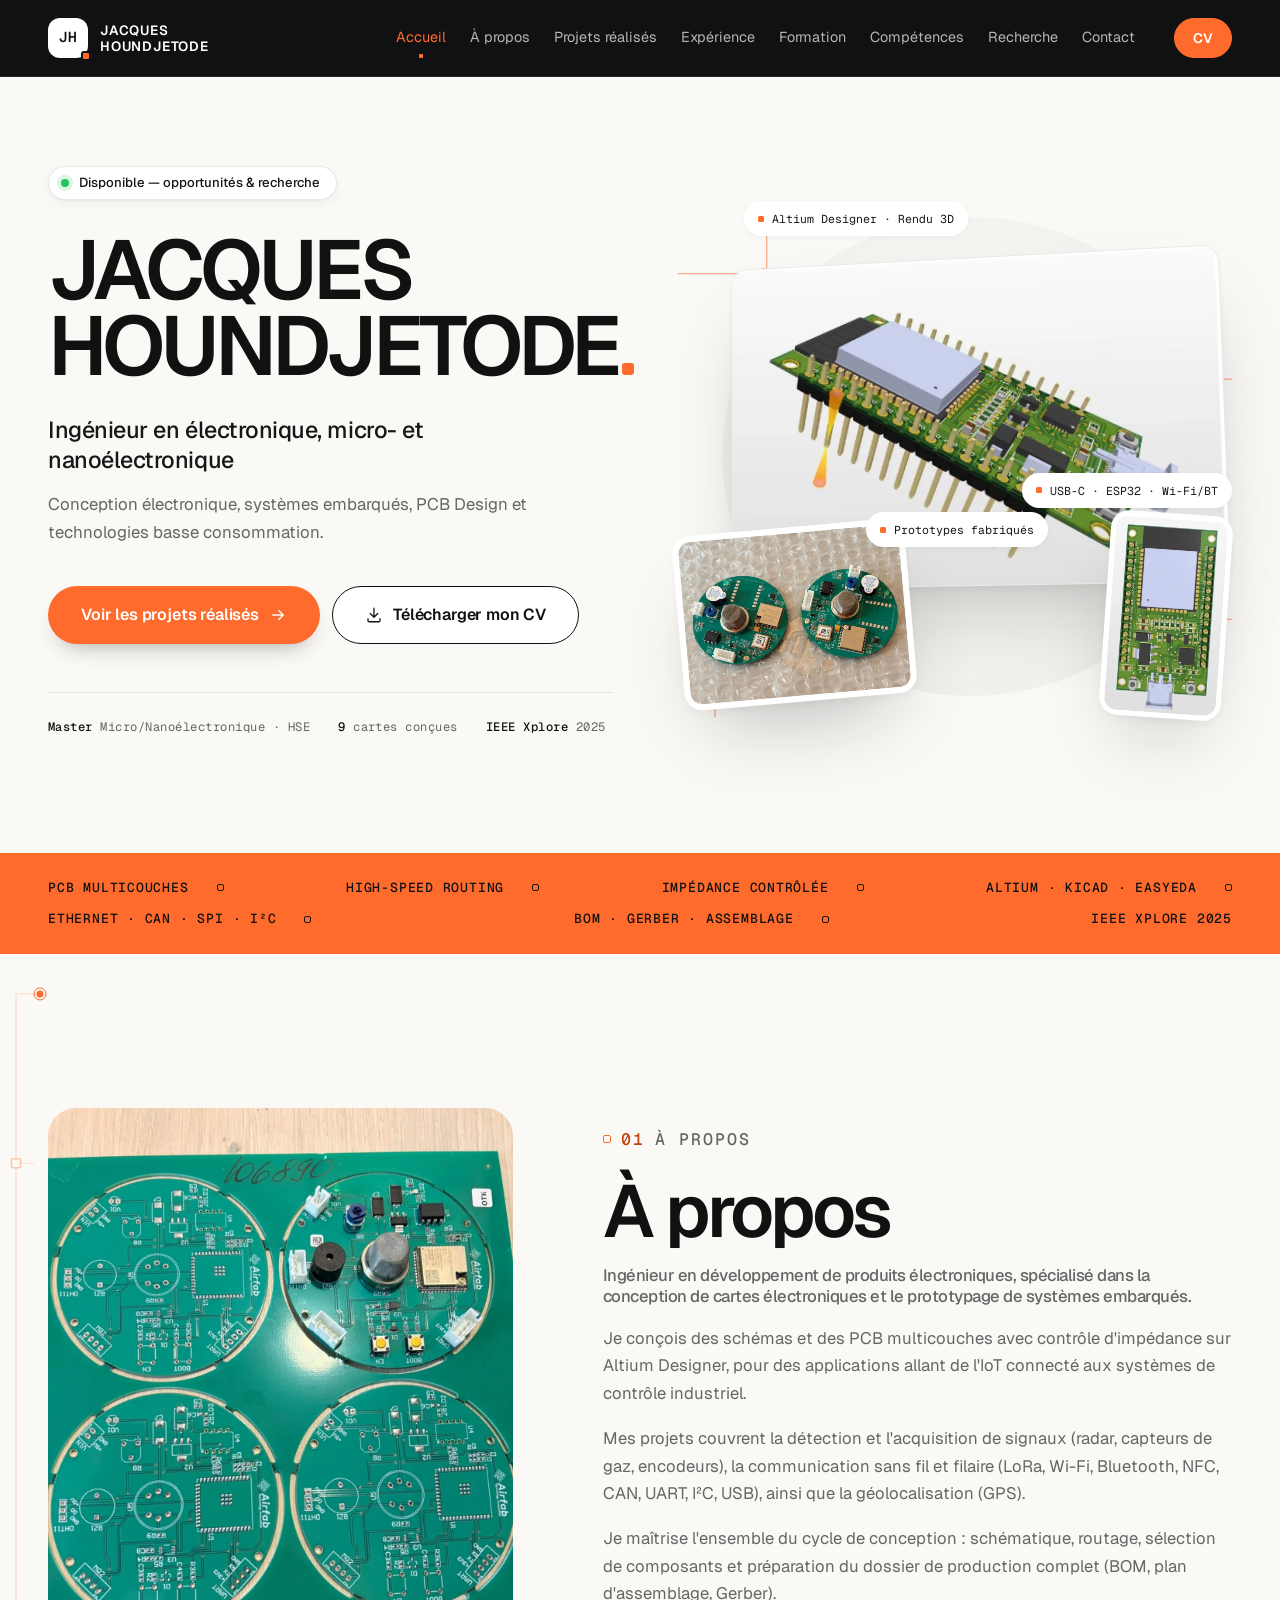
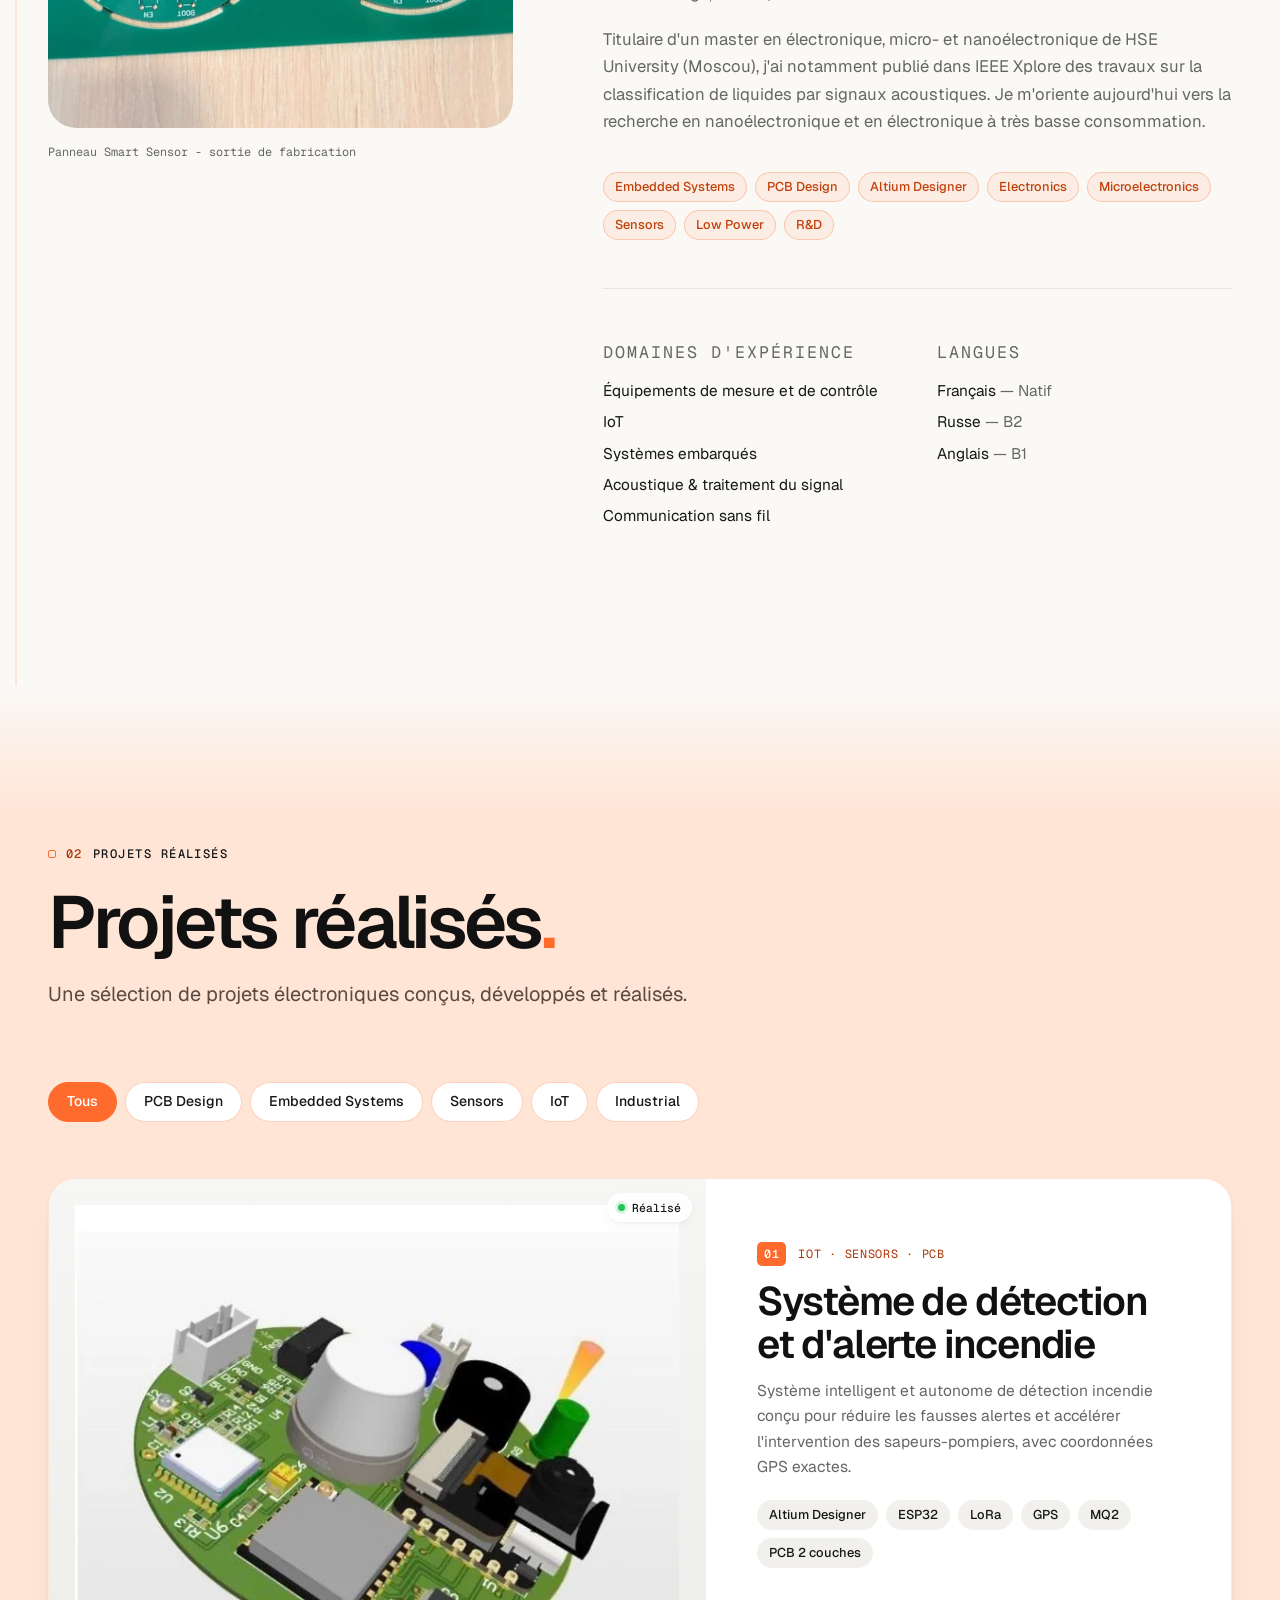
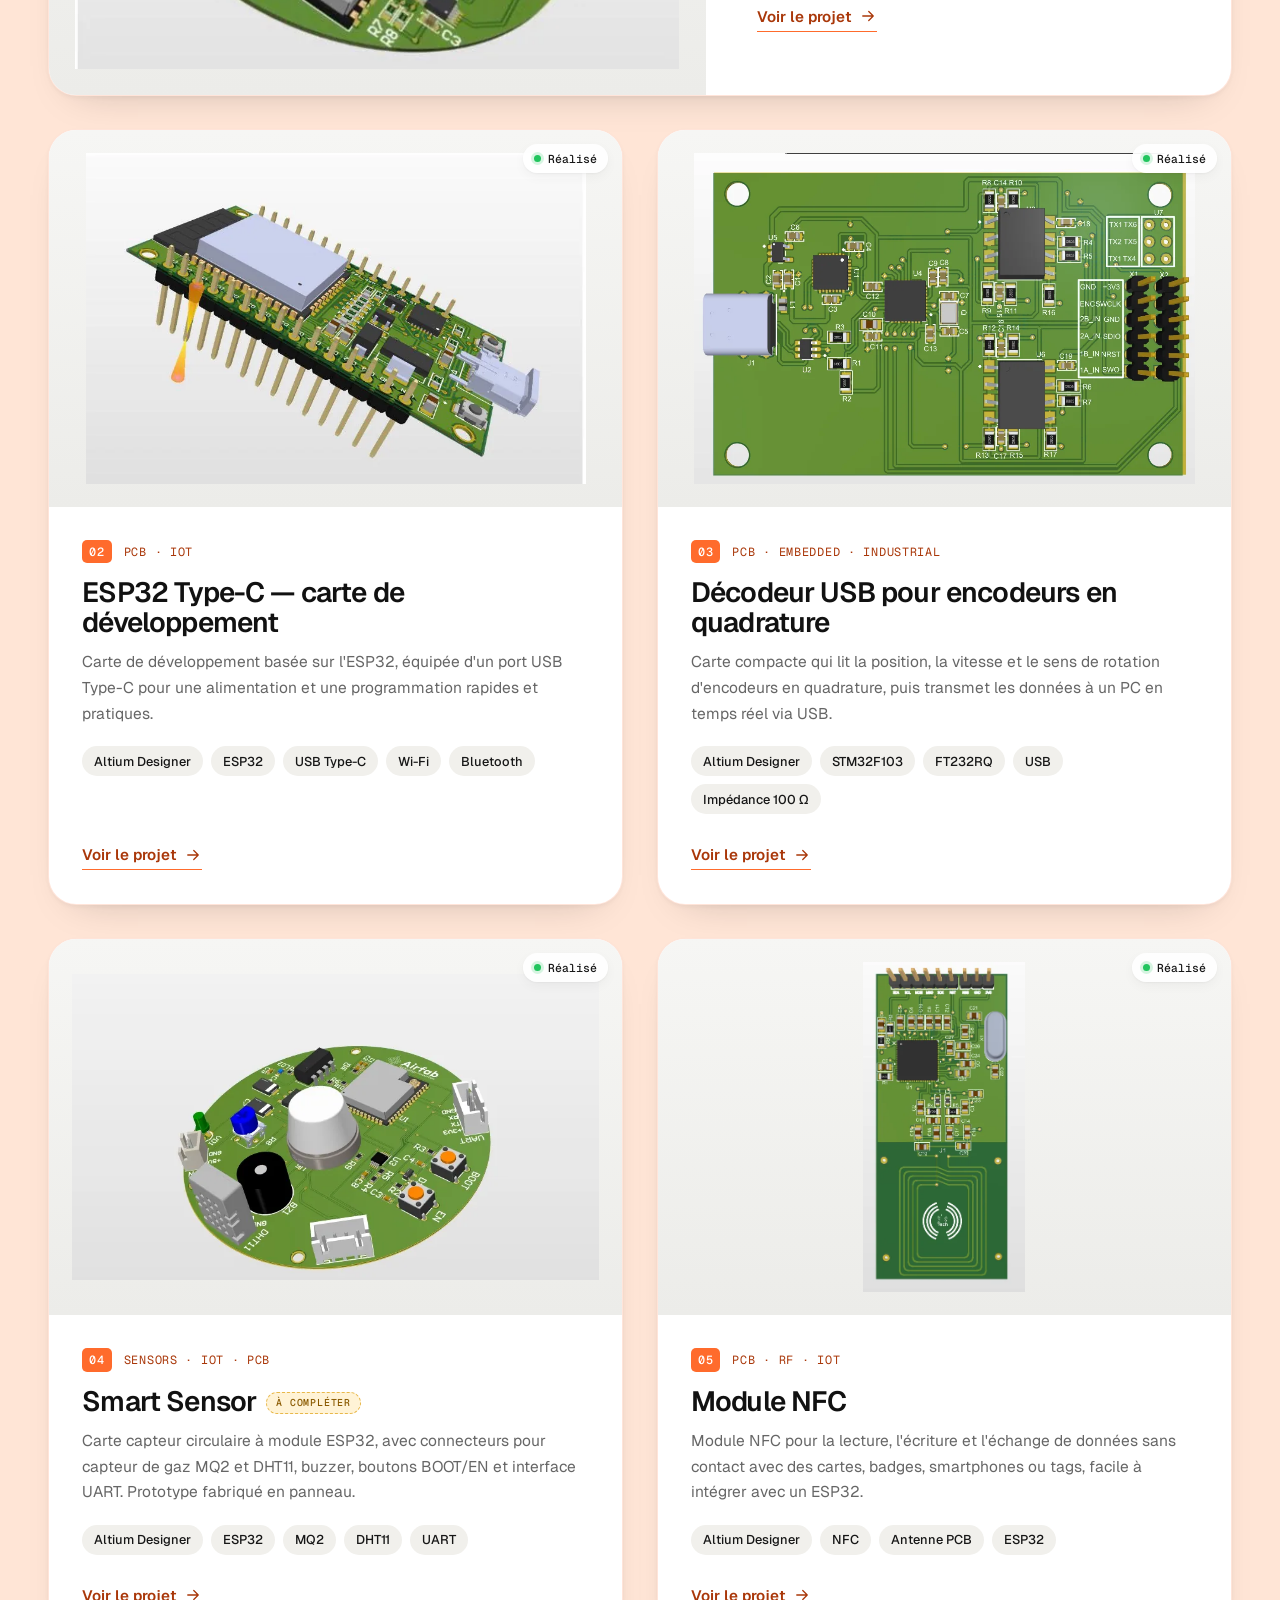
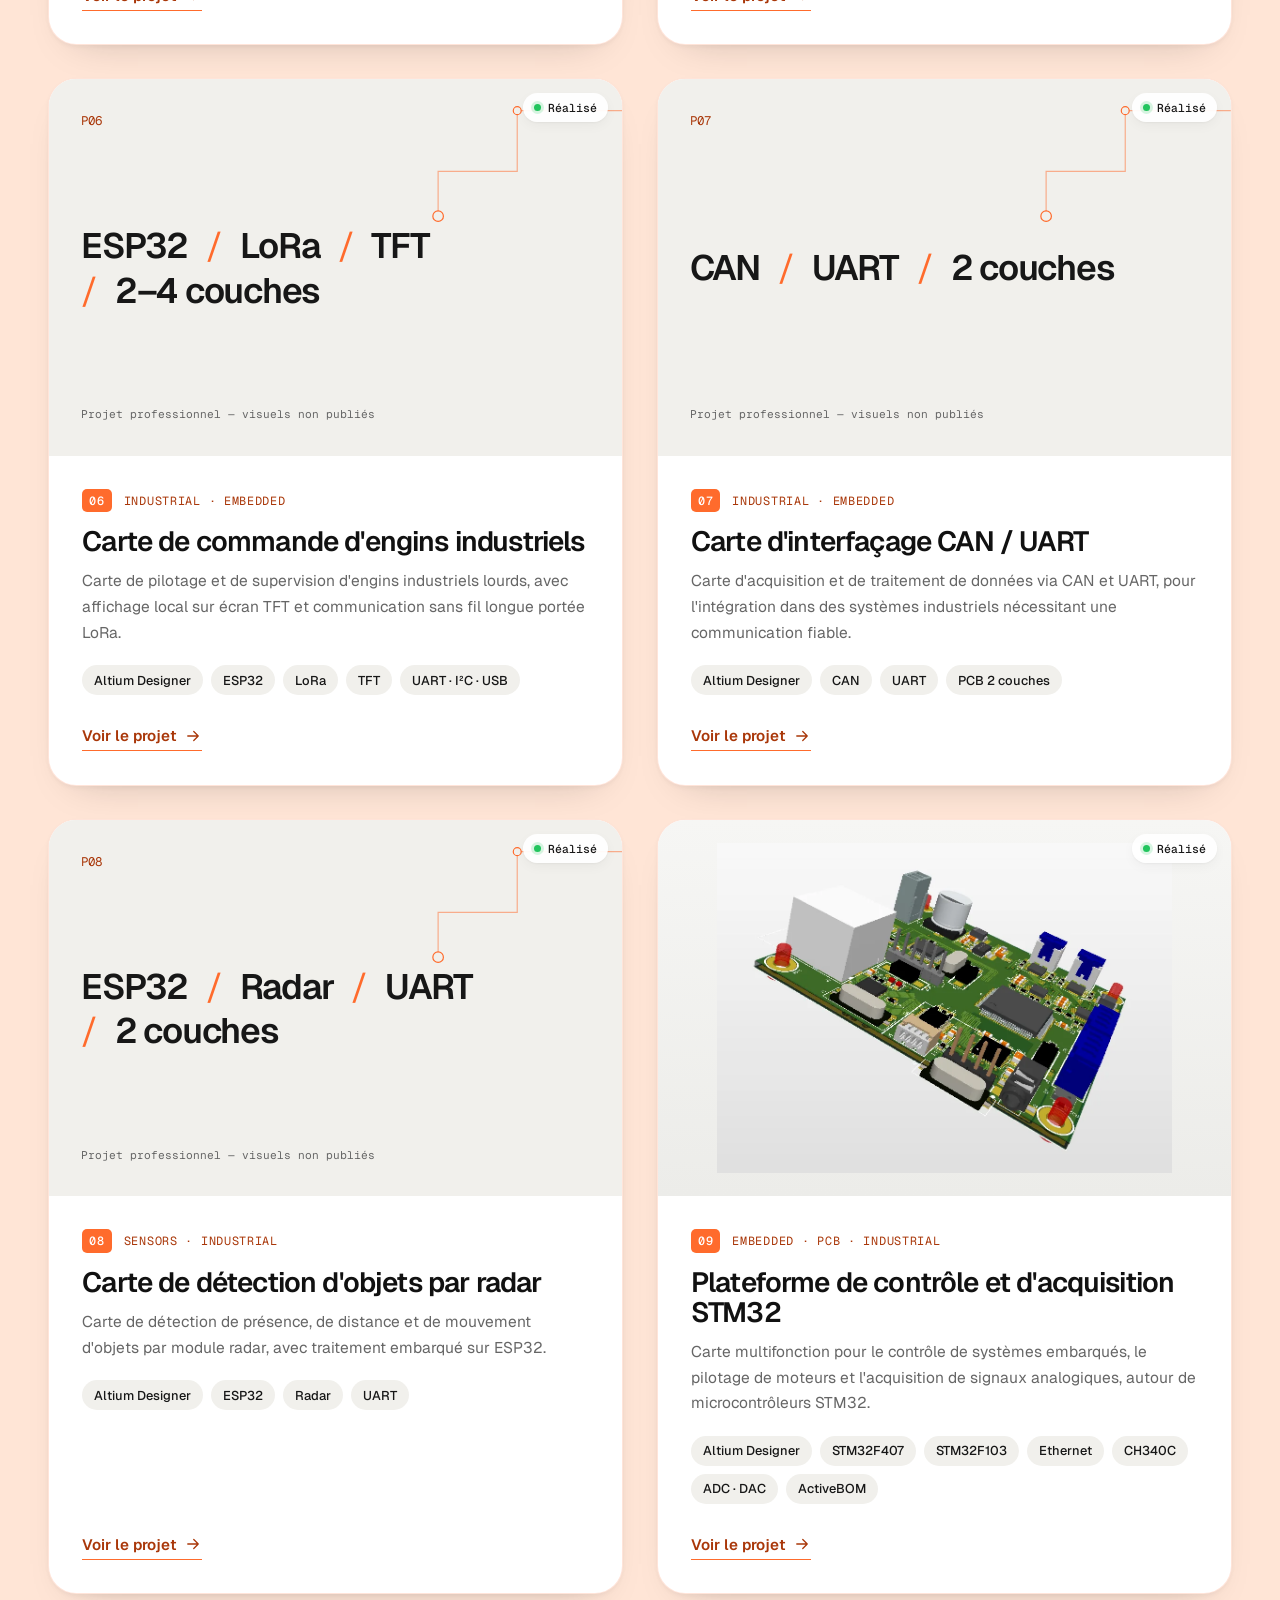
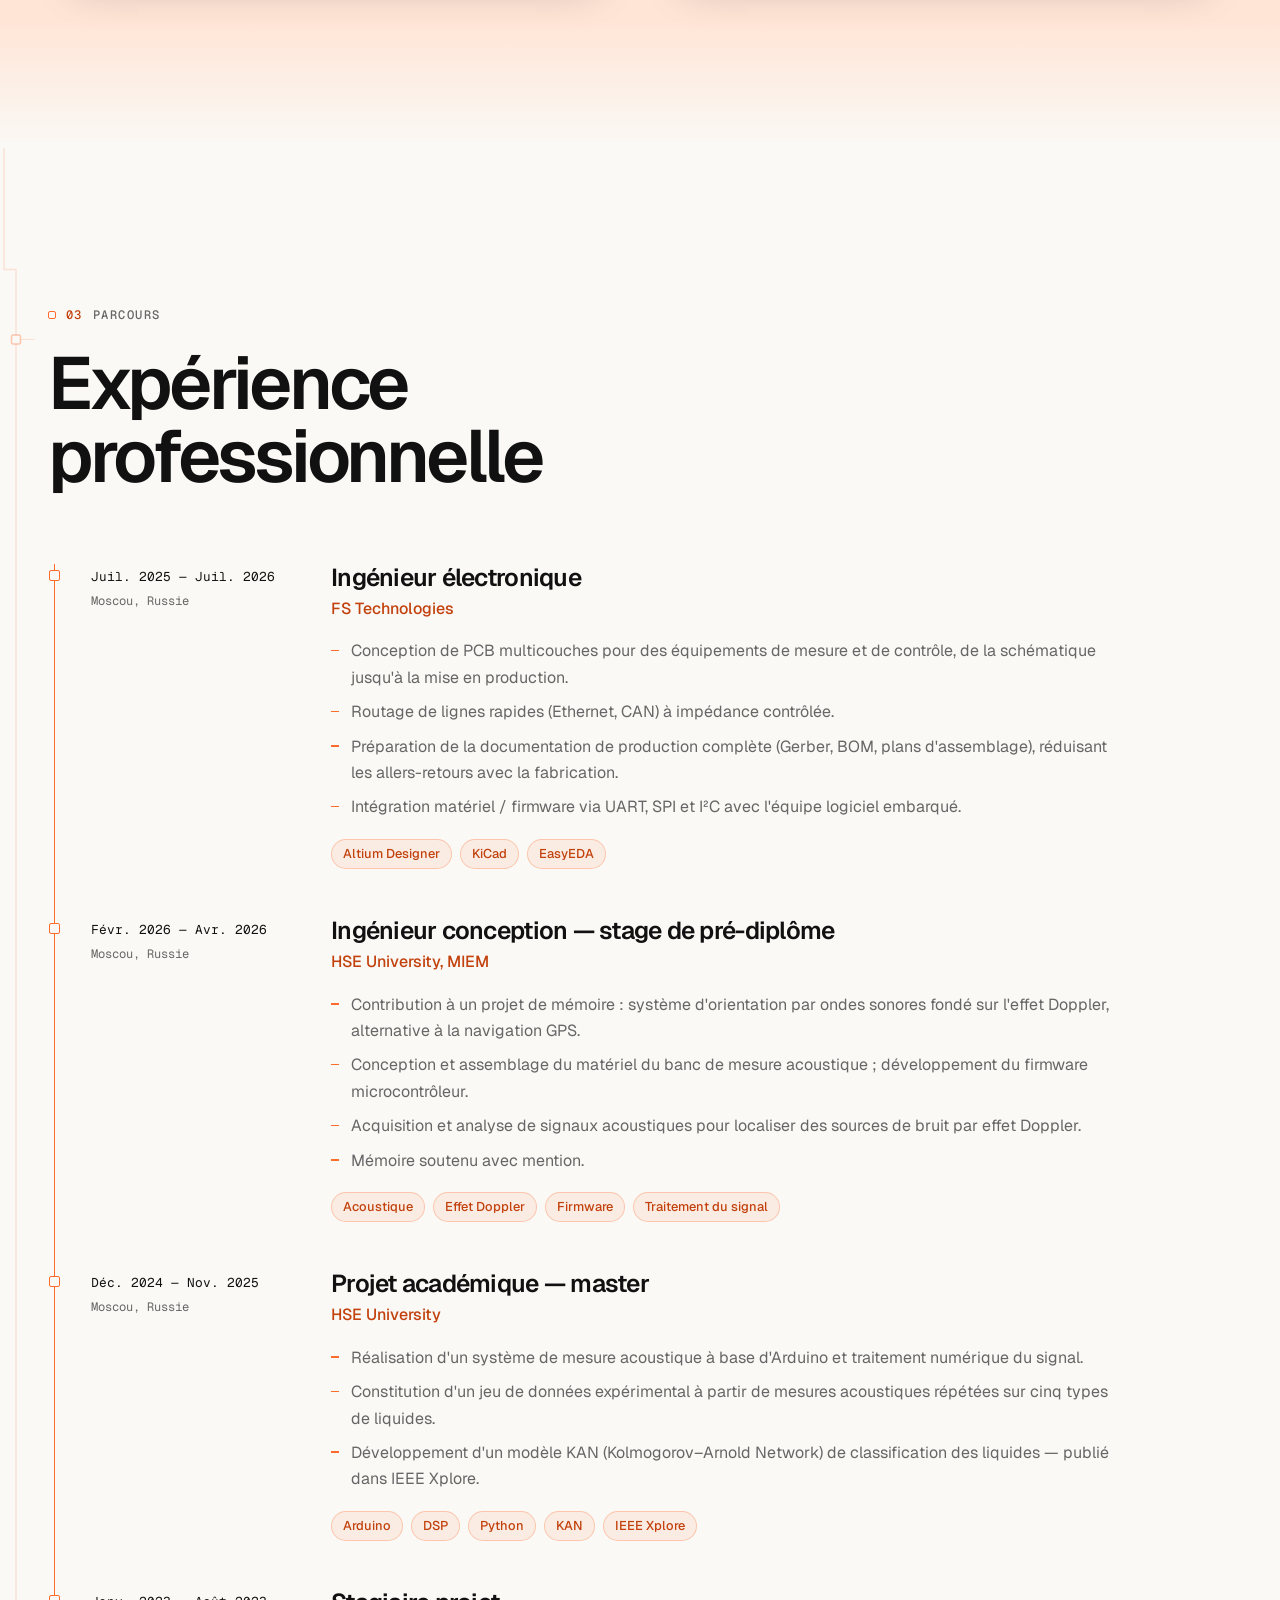
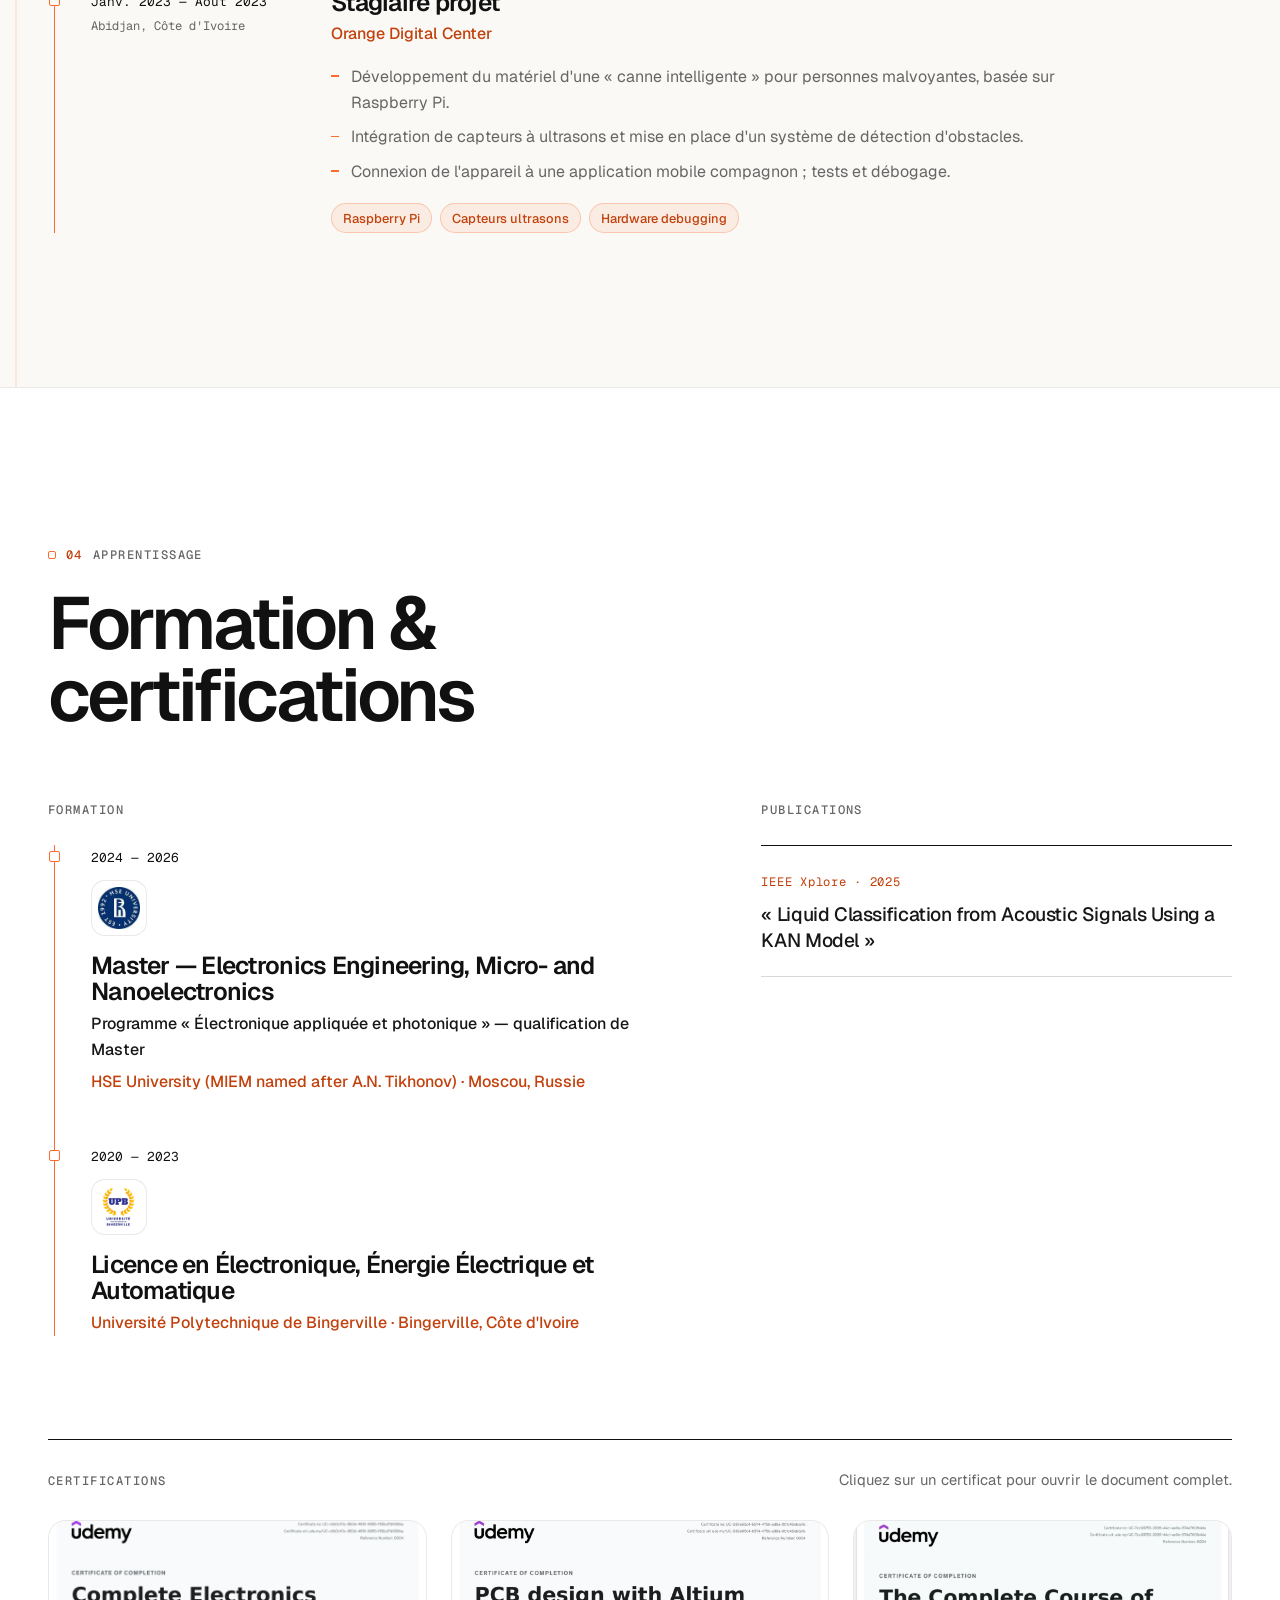
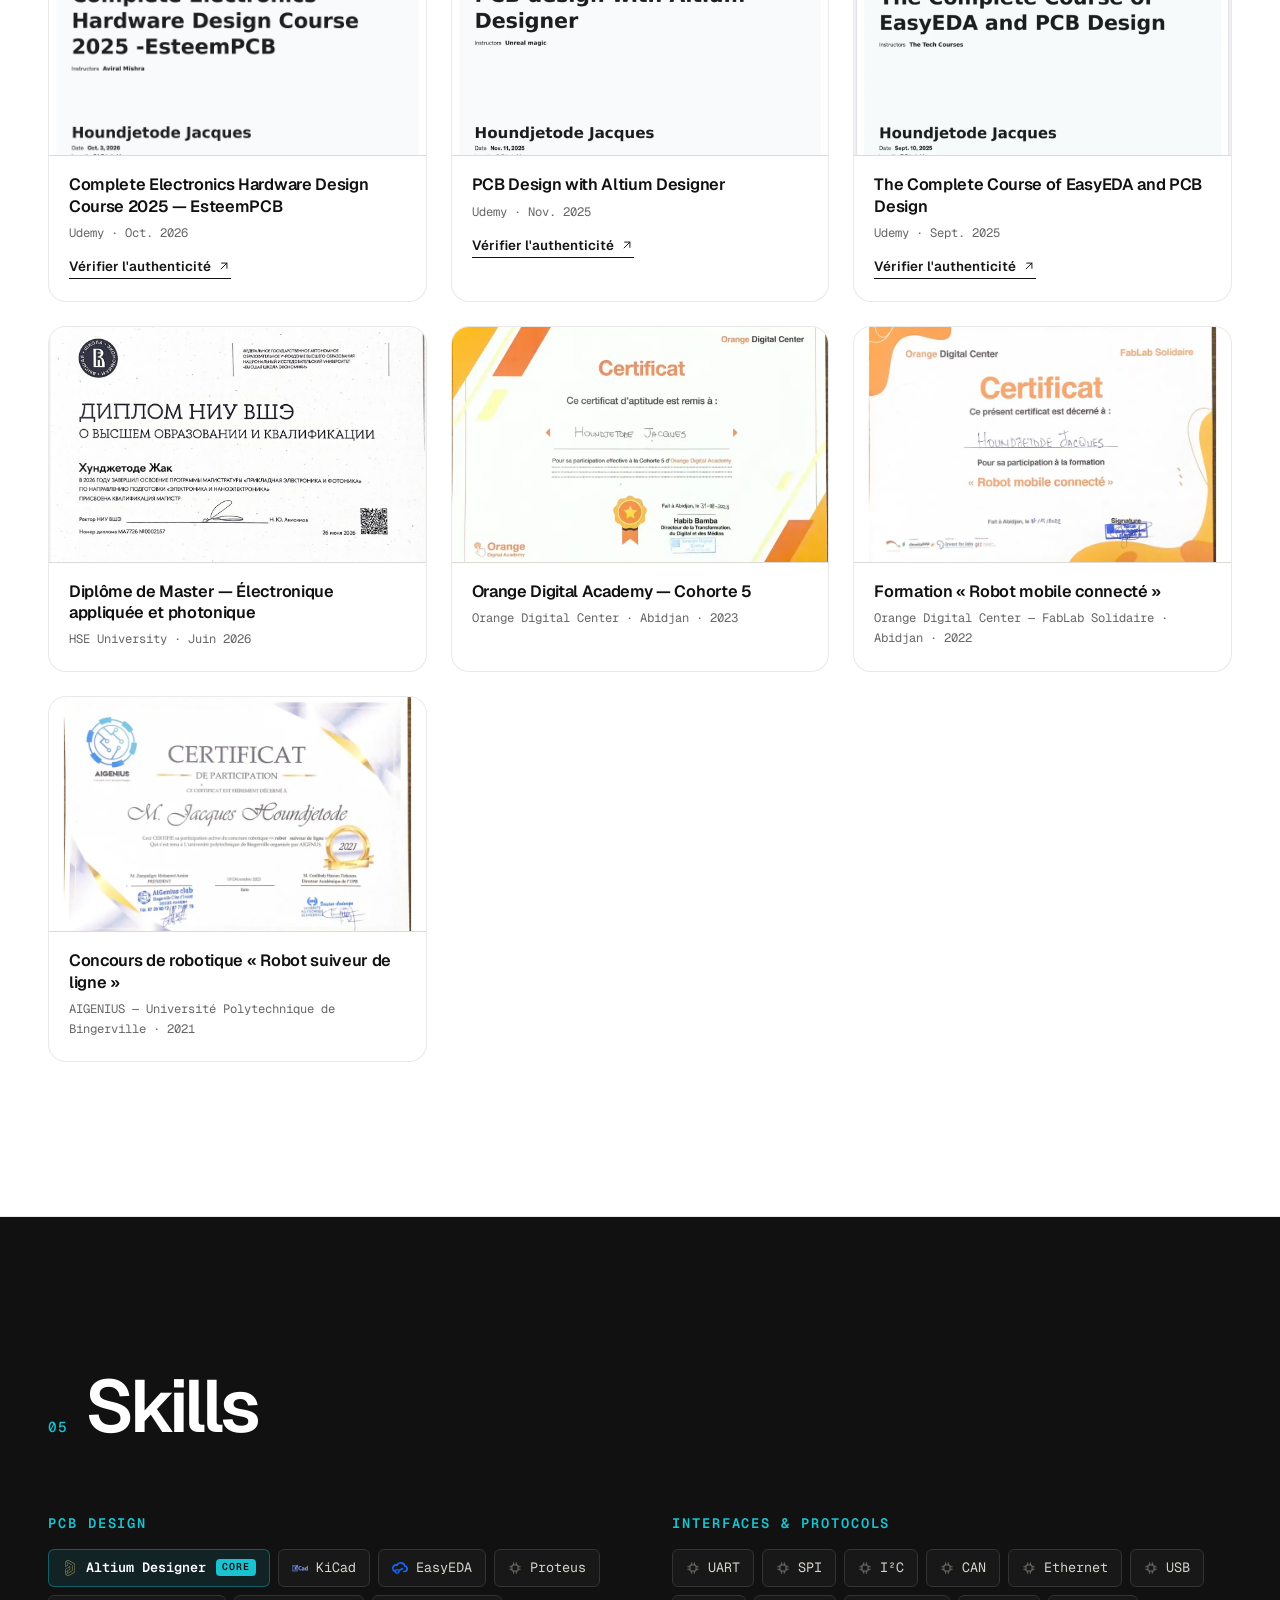
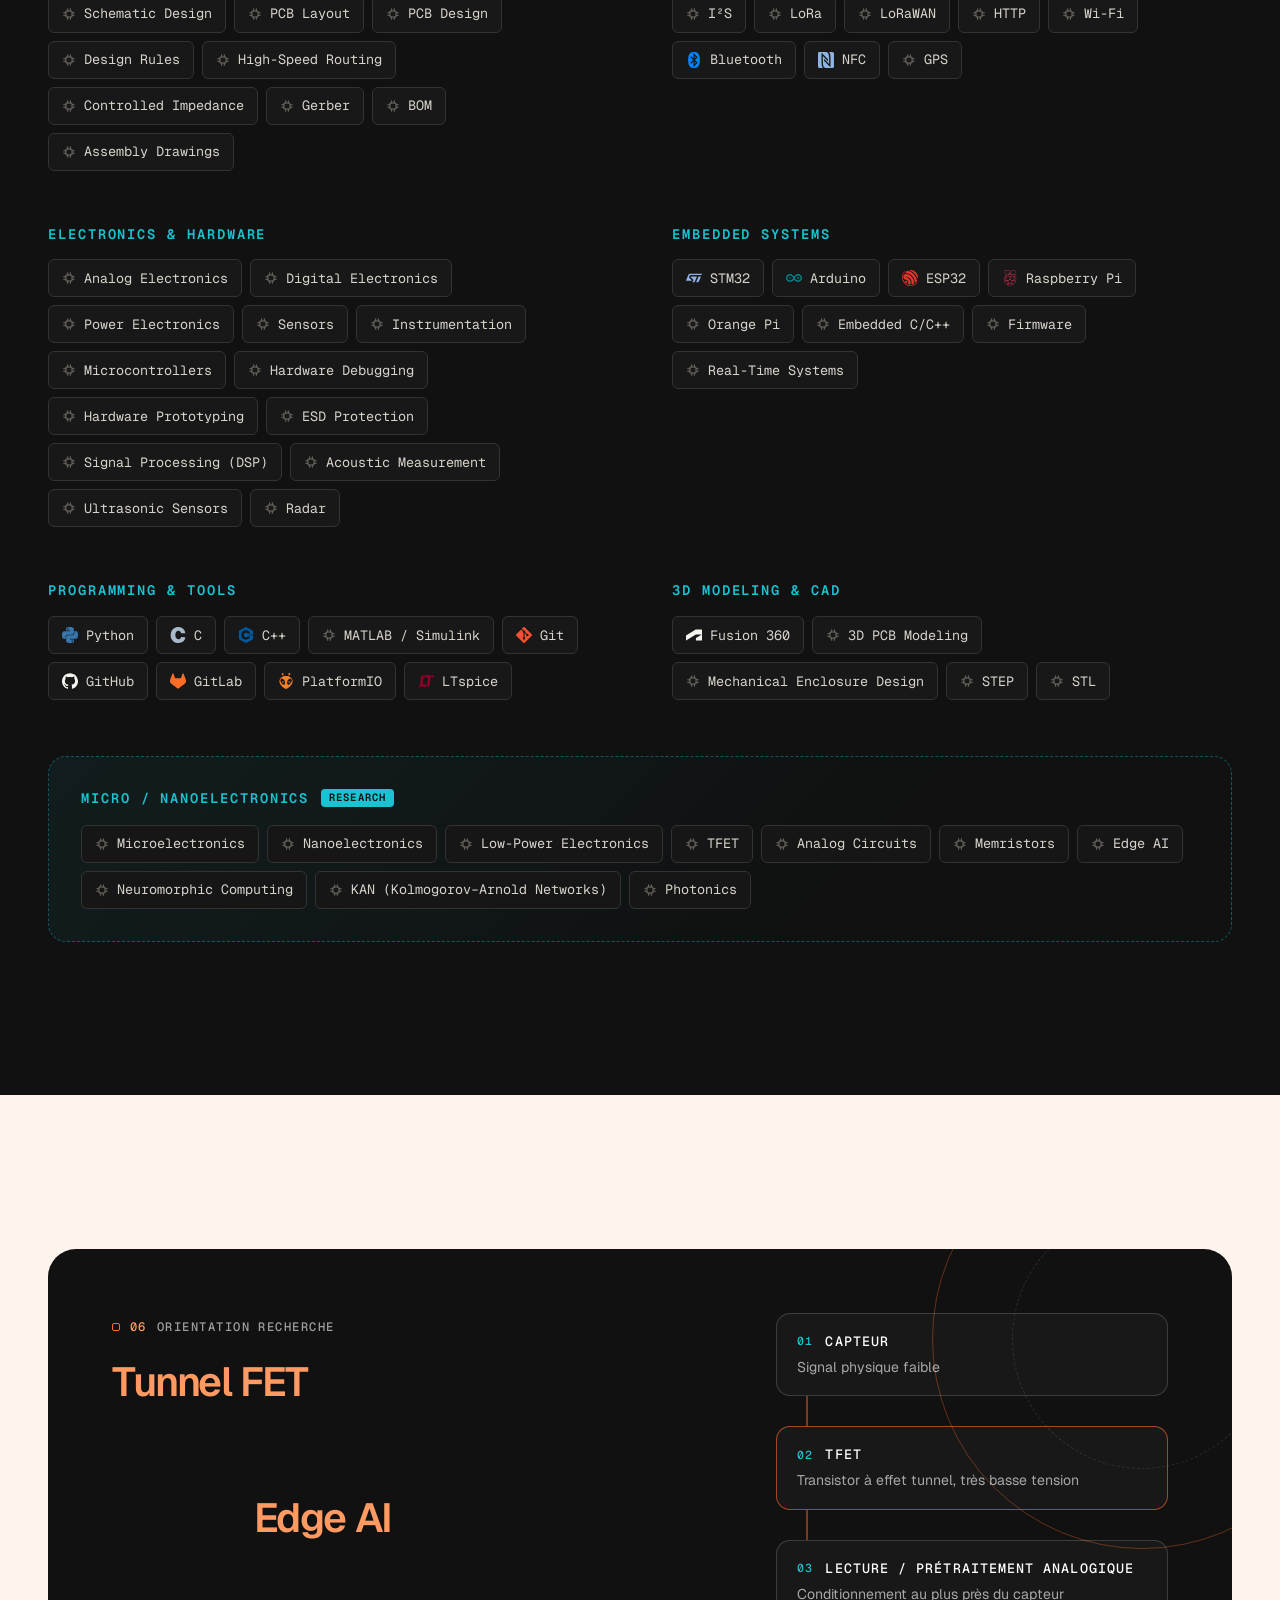
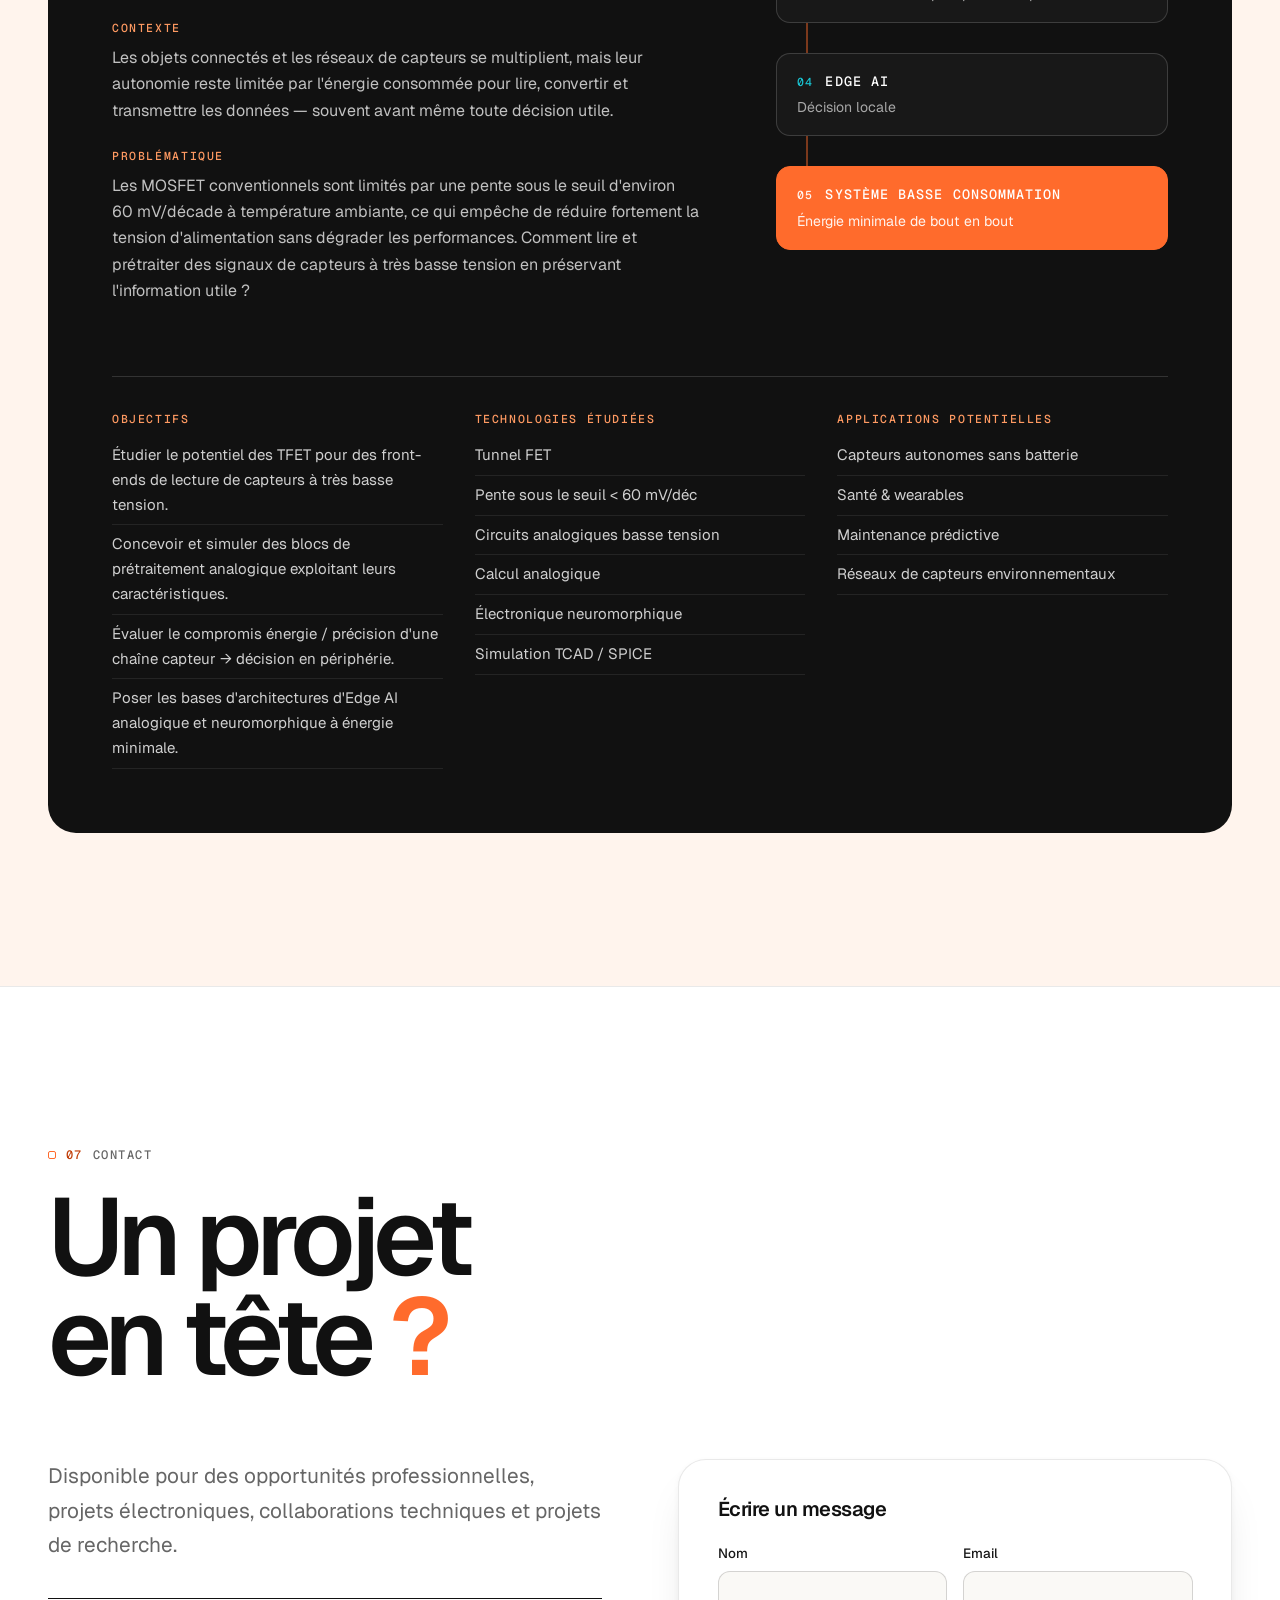
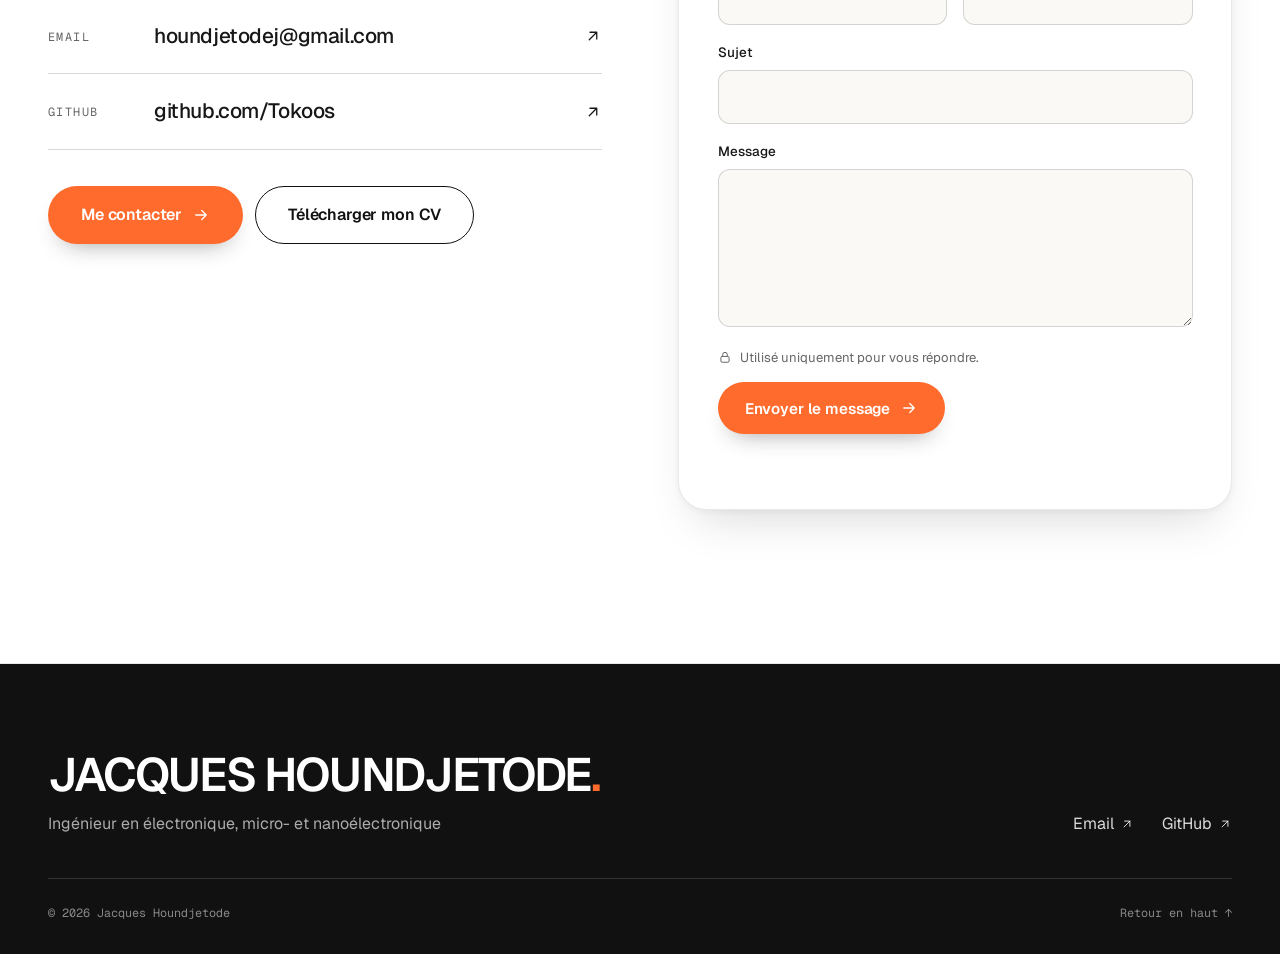
==== commit 1b802d49: "Fix title and figcaption formatting in index.html" ====
--- a/index.html
+++ b/index.html
@@ -3,7 +3,7 @@
 <head>
   <meta charset="utf-8">
   <meta name="viewport" content="width=device-width, initial-scale=1, viewport-fit=cover">
-  <title>Jacques Houndjetode — Ingénieur électronique, systèmes embarqués & PCB Design</title>
+  <title>Jacques Houndjetode - Ingénieur électronique, systèmes embarqués & PCB Design</title>
   <meta name="description" content="Portfolio de Jacques Houndjetode, ingénieur en électronique, micro- et nanoélectronique : conception de cartes électroniques sous Altium Designer, PCB multicouches à impédance contrôlée, IoT, systèmes industriels, capteurs et recherche en électronique basse consommation.">
   <meta name="author" content="Jacques Houndjetode">
   <meta name="theme-color" content="#111111">
@@ -144,7 +144,7 @@
       <div class="container about">
         <figure class="about__figure" data-reveal>
           <div class="about__img"><img id="about-img" src="assets/img/projets/smart-sensor-panel.webp" alt="" width="1200" height="1600" loading="lazy"></div>
-          <figcaption>Panneau Smart Sensor — sortie de fabrication</figcaption>
+          <figcaption>Panneau Smart Sensor - sortie de fabrication</figcaption>
         </figure>
         <div class="about__text" data-reveal style="--d:100ms">
           <p class="eyebrow"><b>01</b> À propos</p>
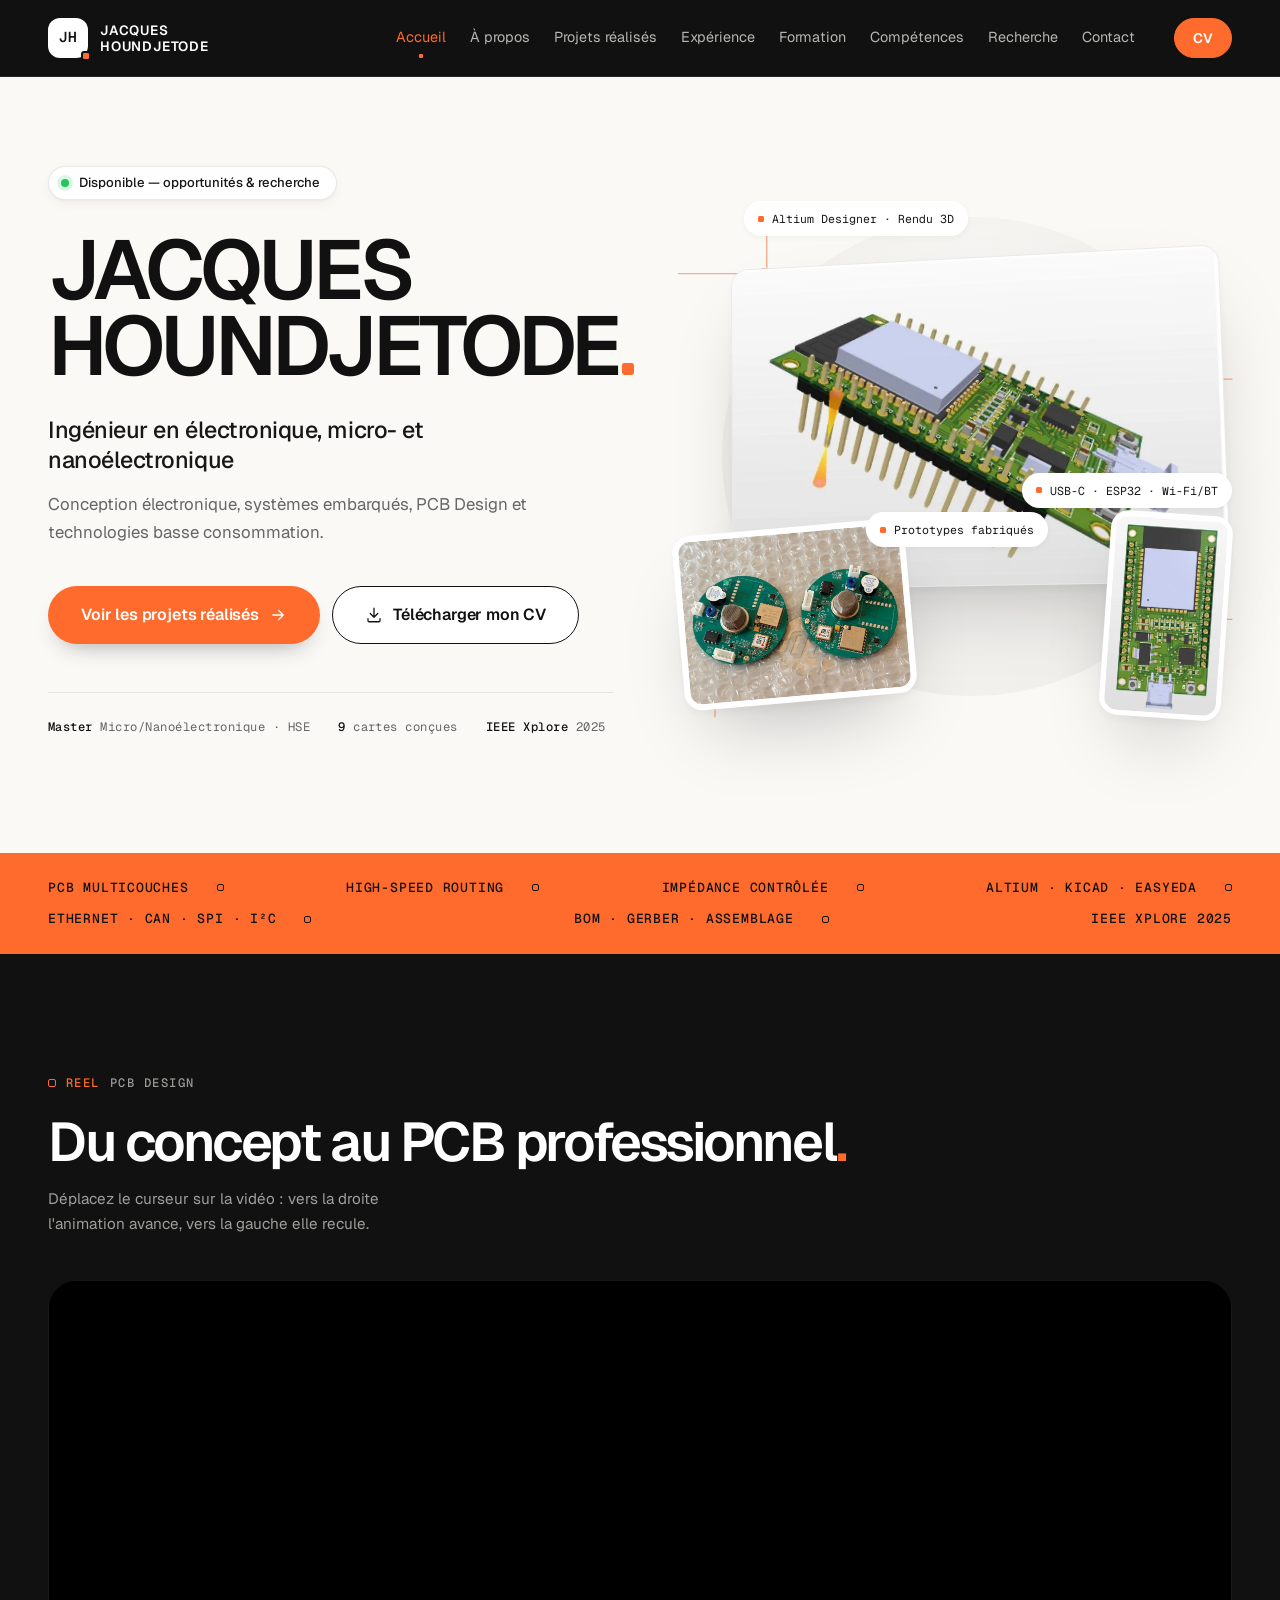
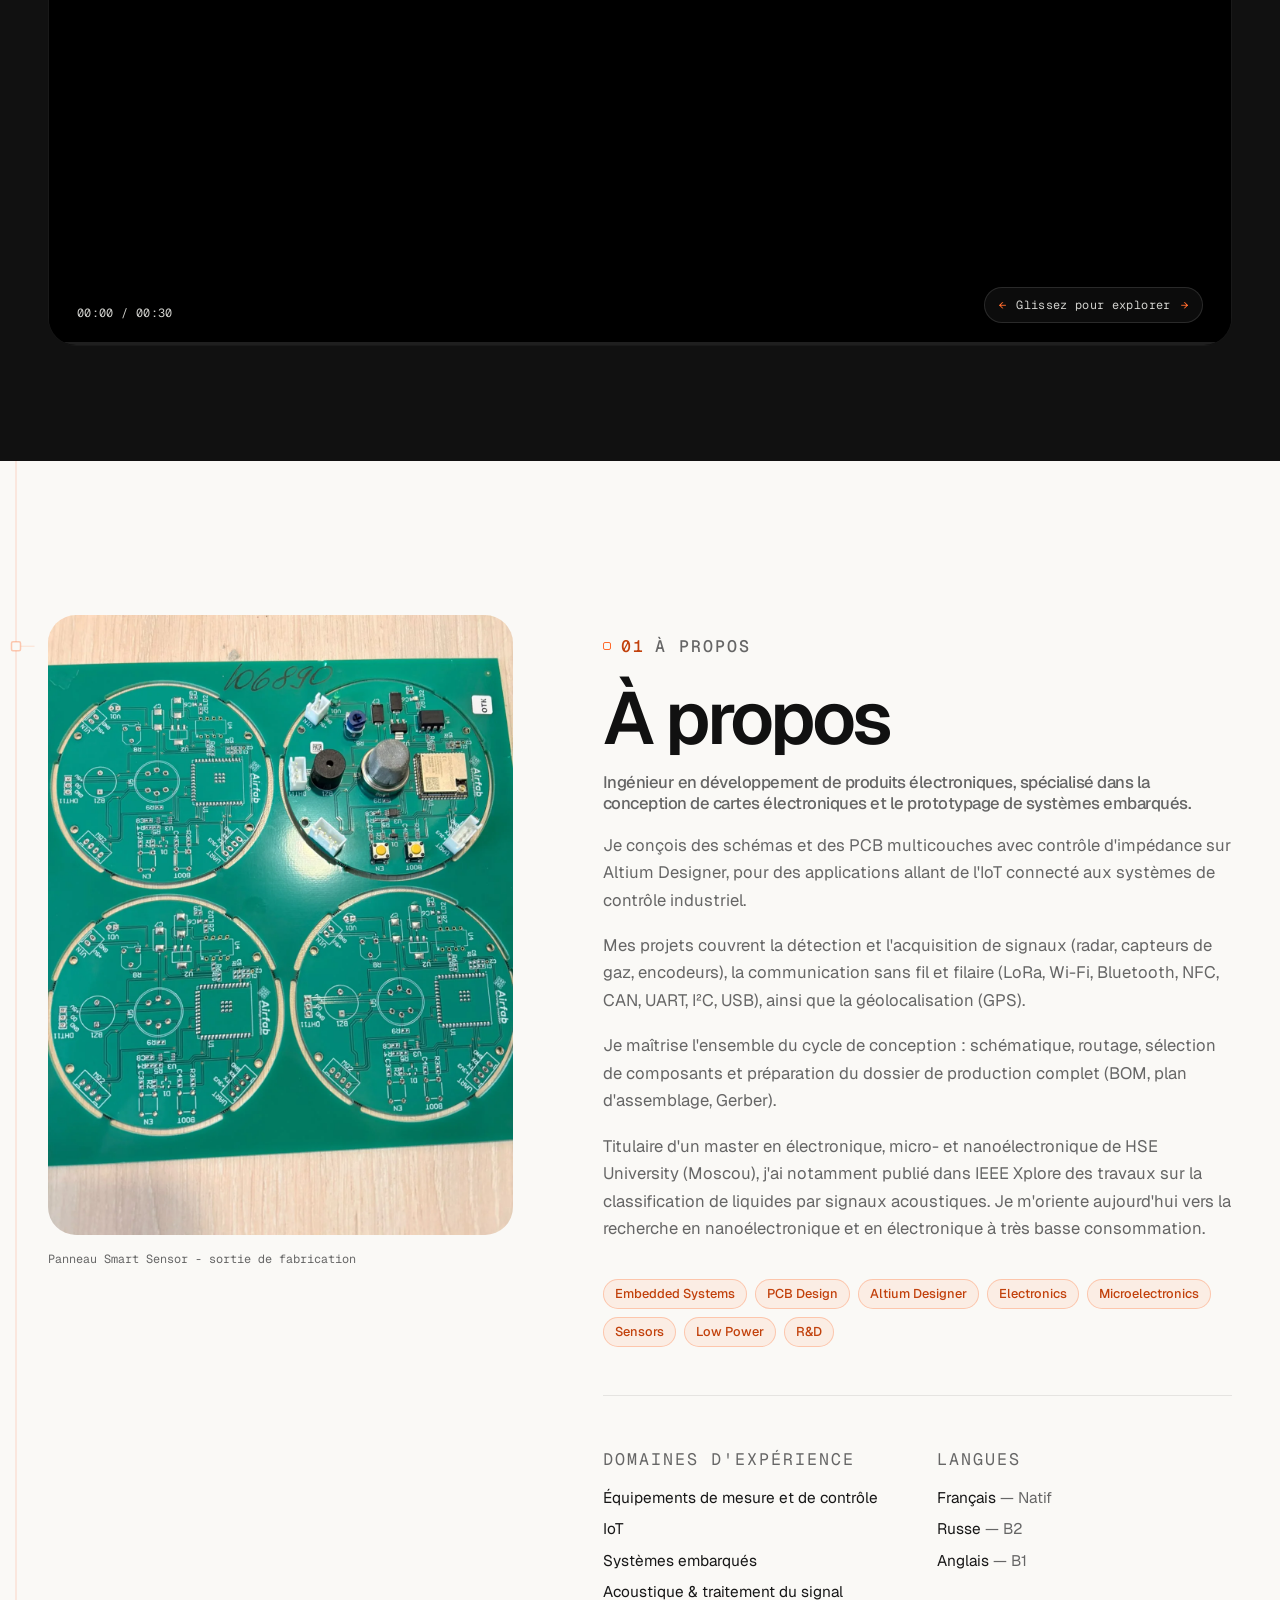
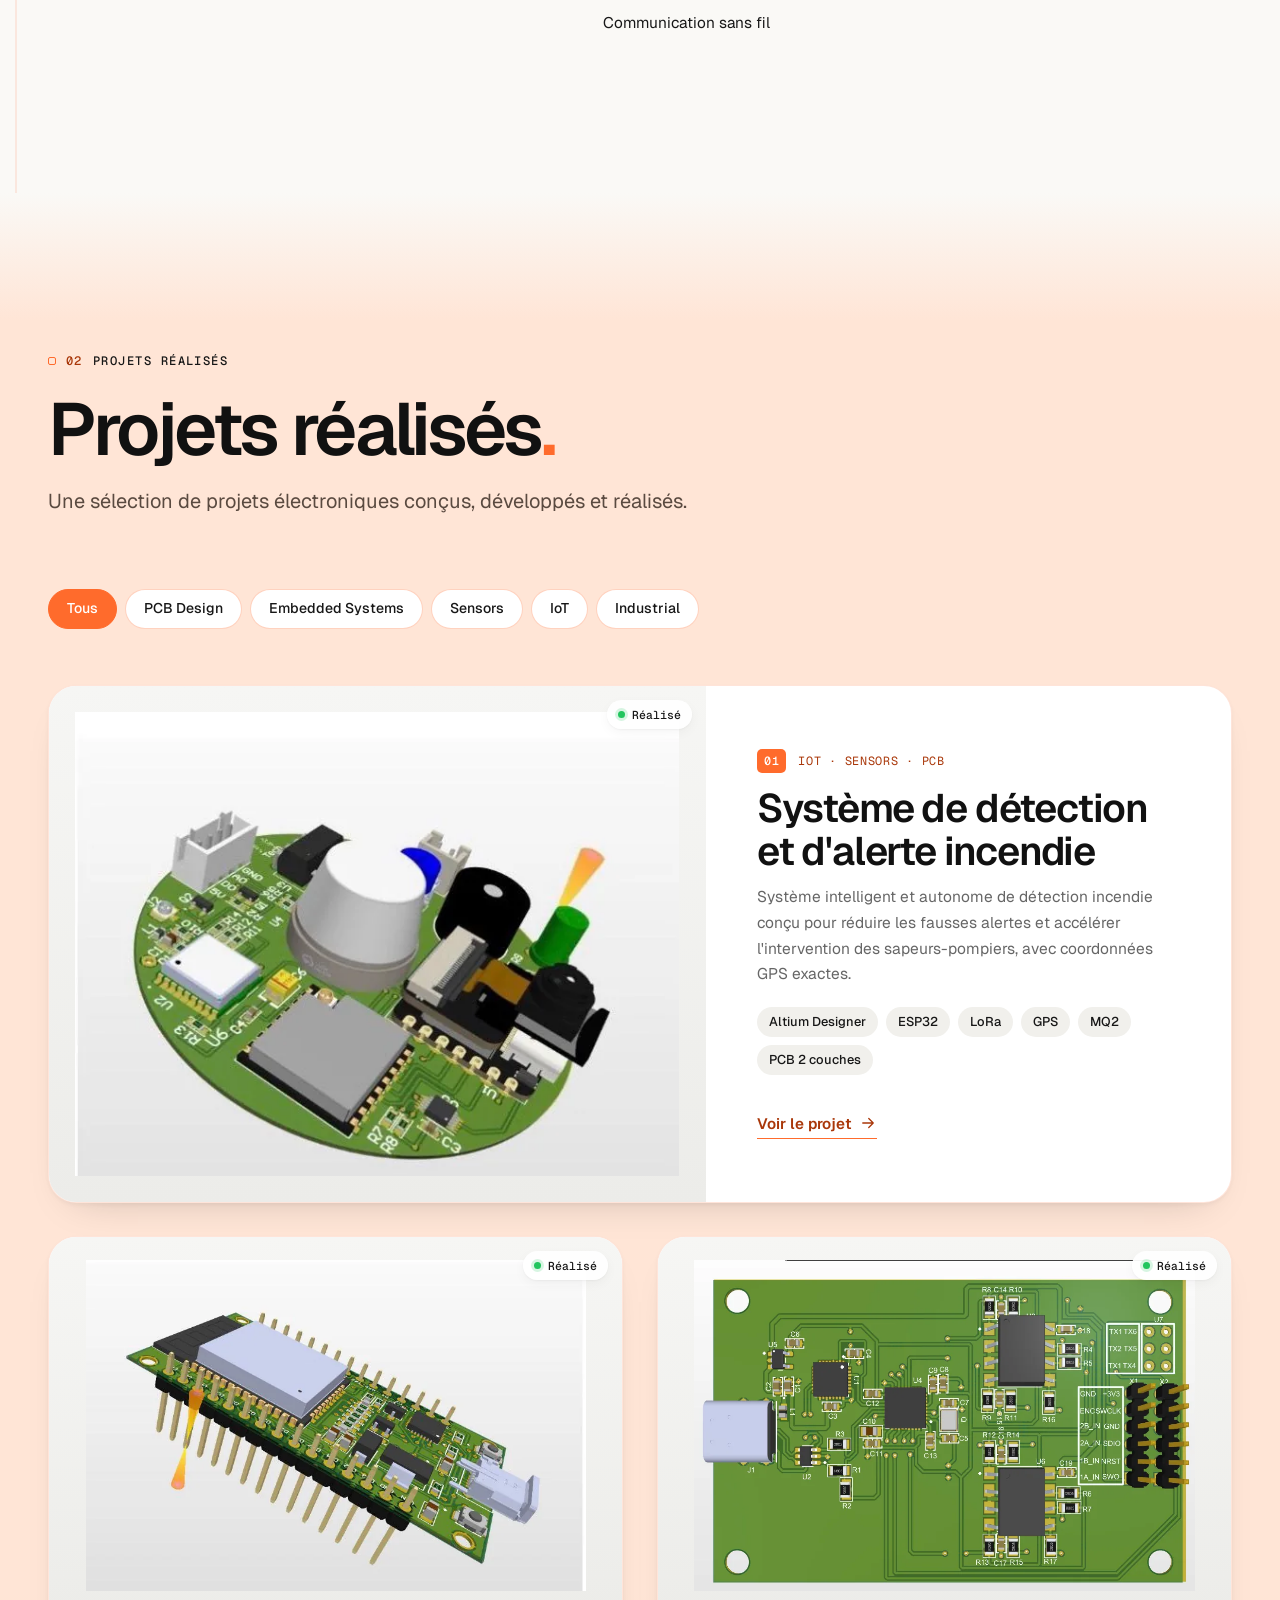
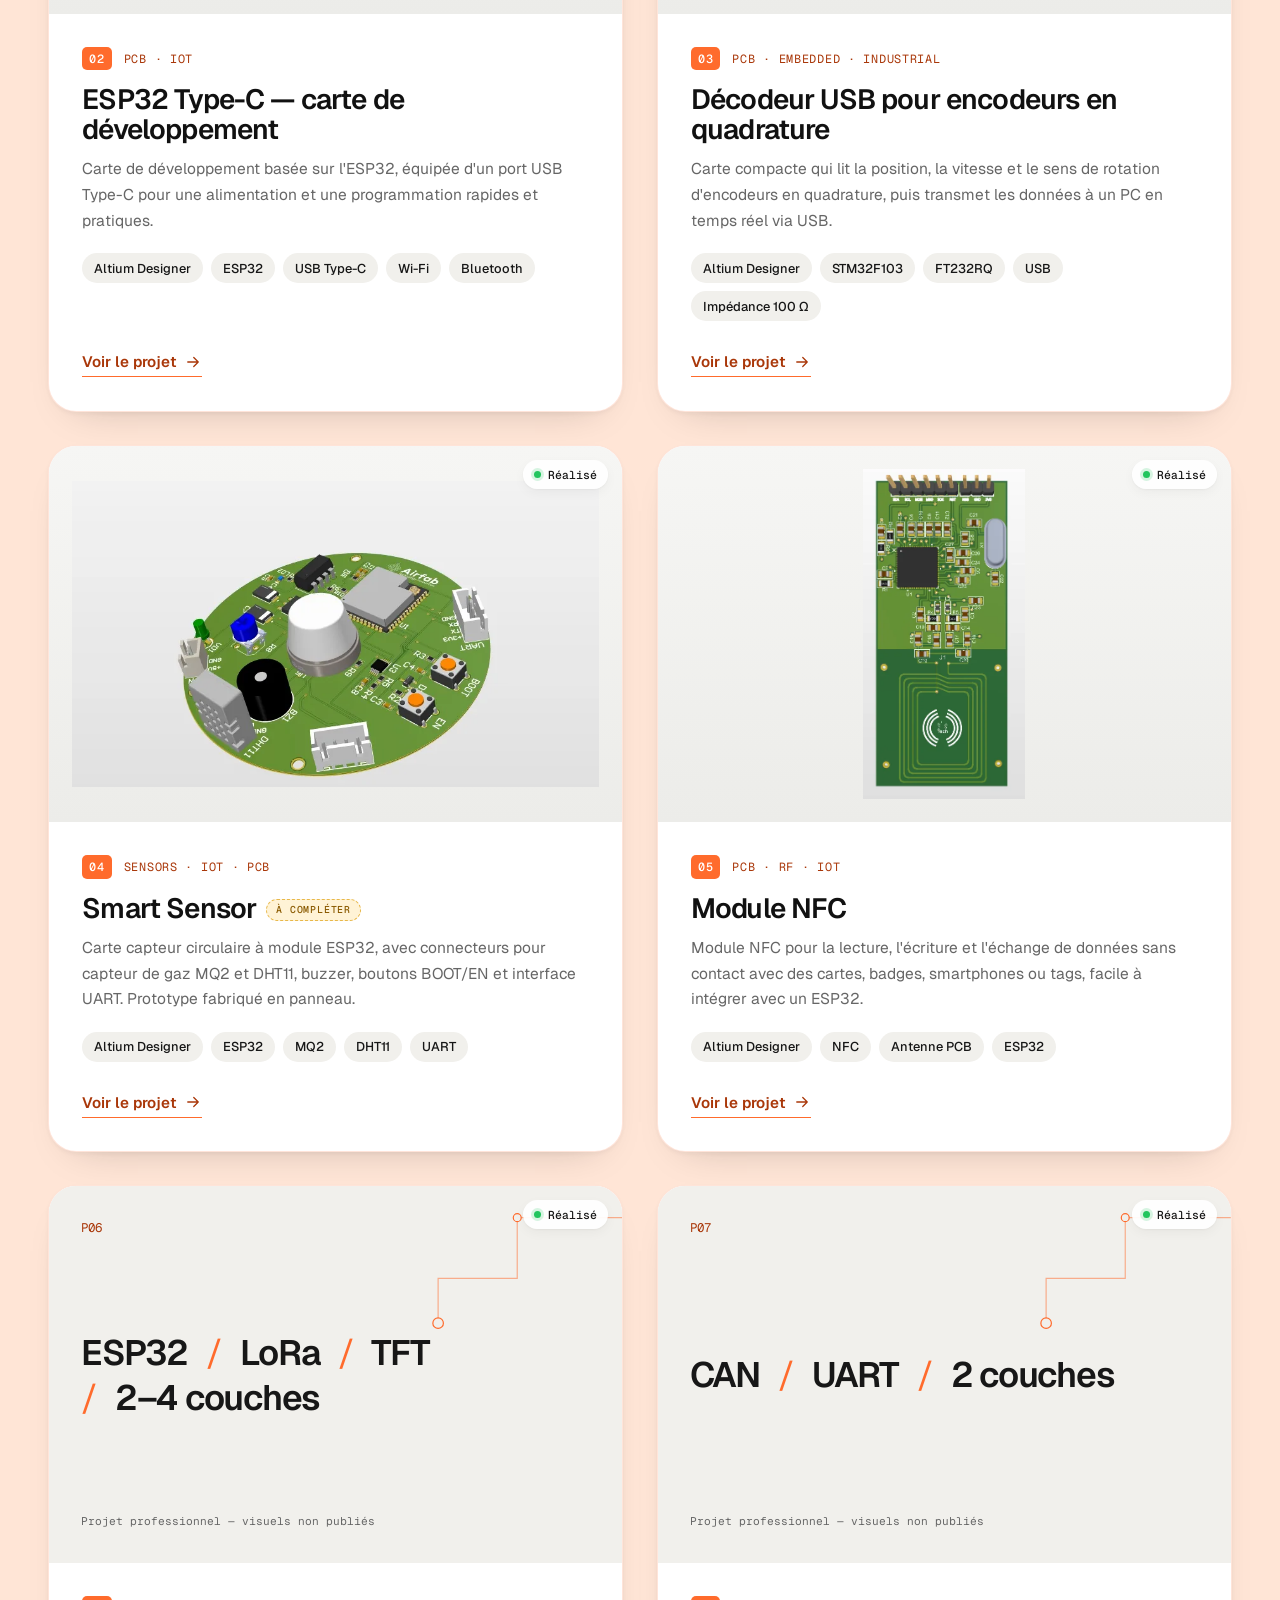
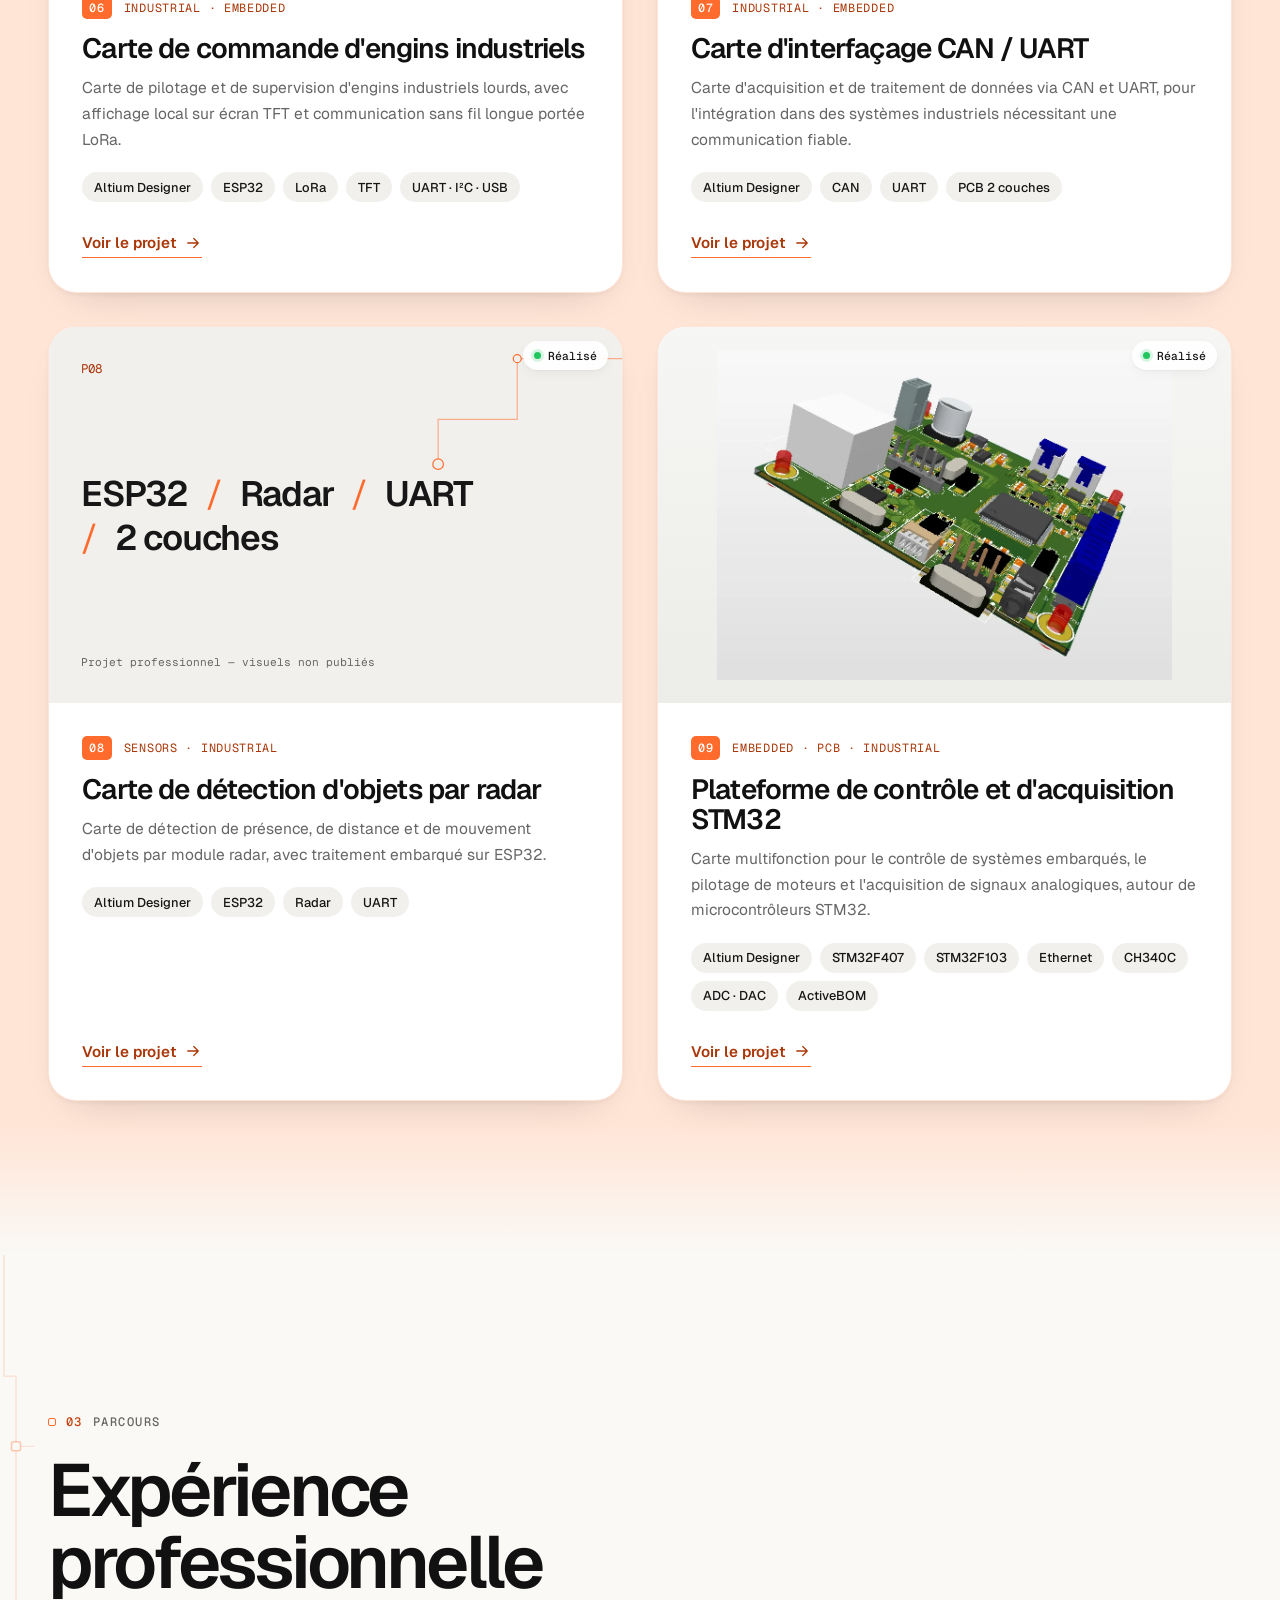
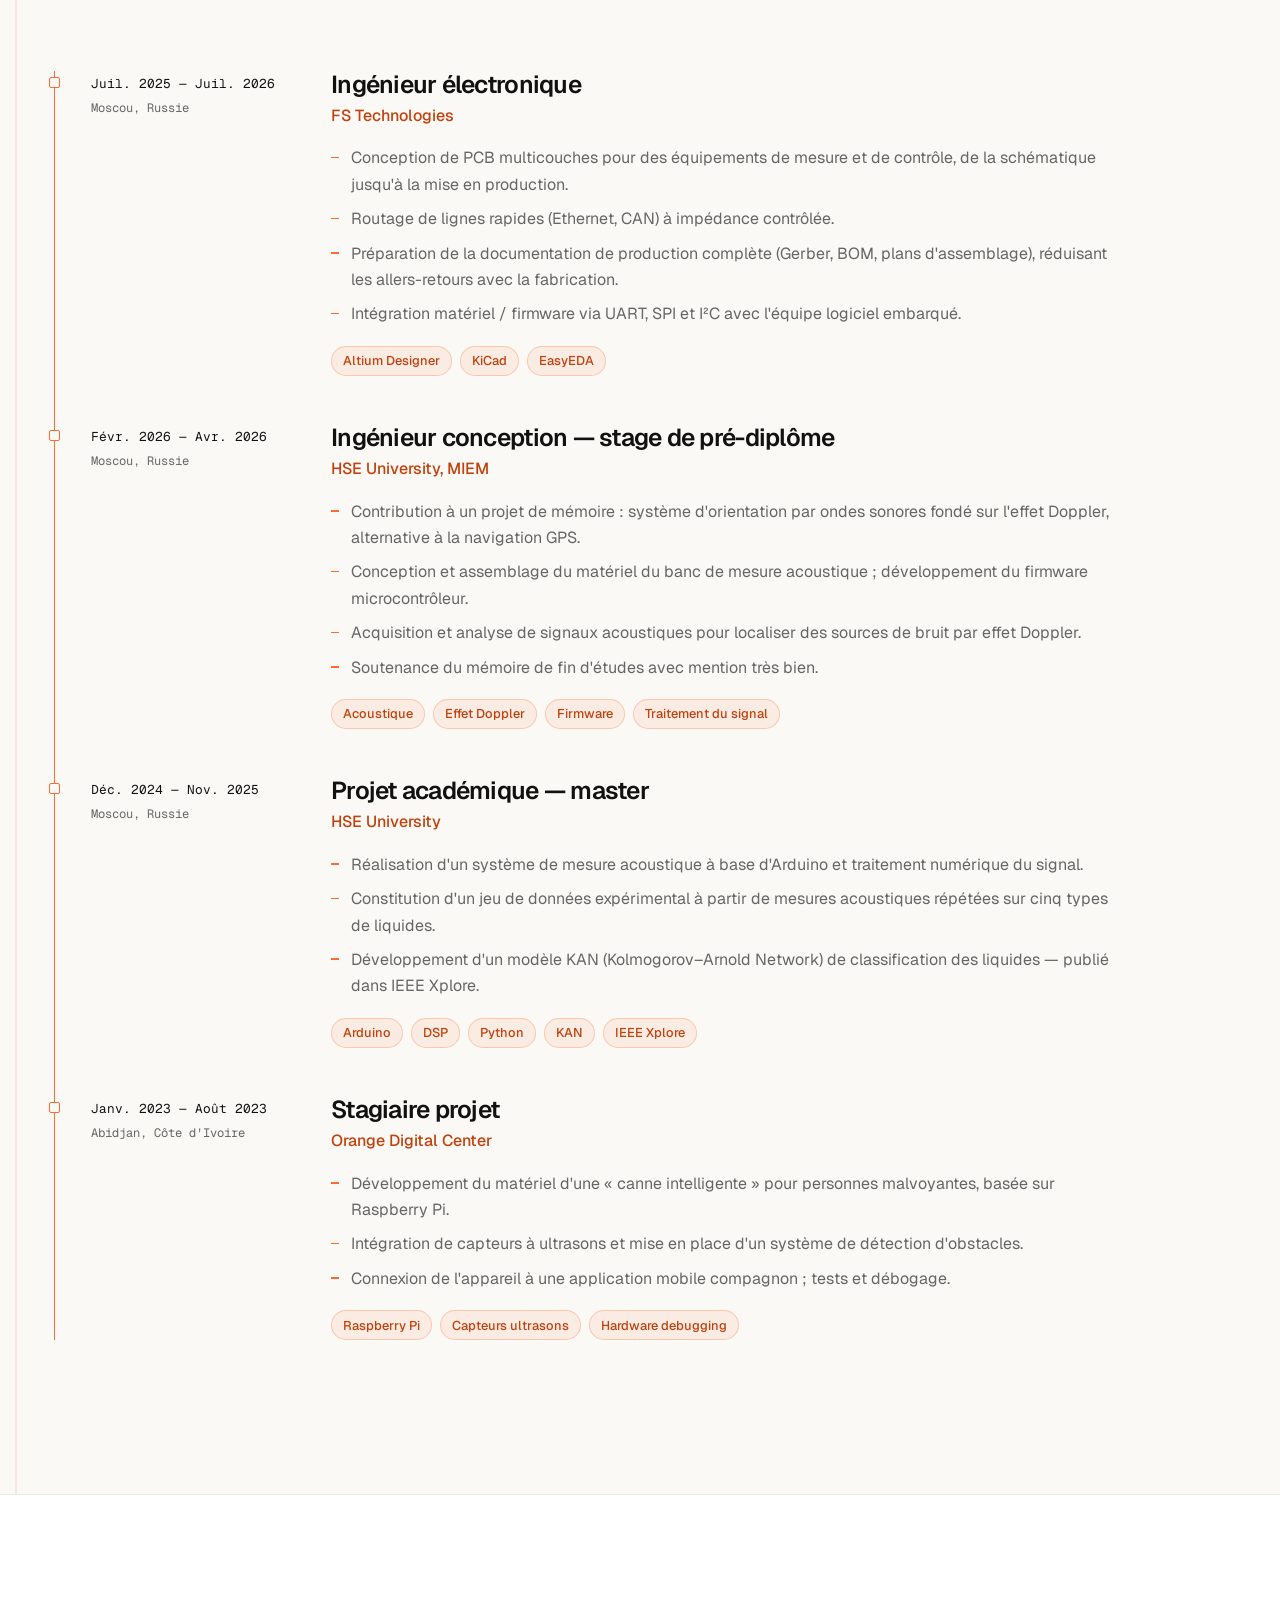
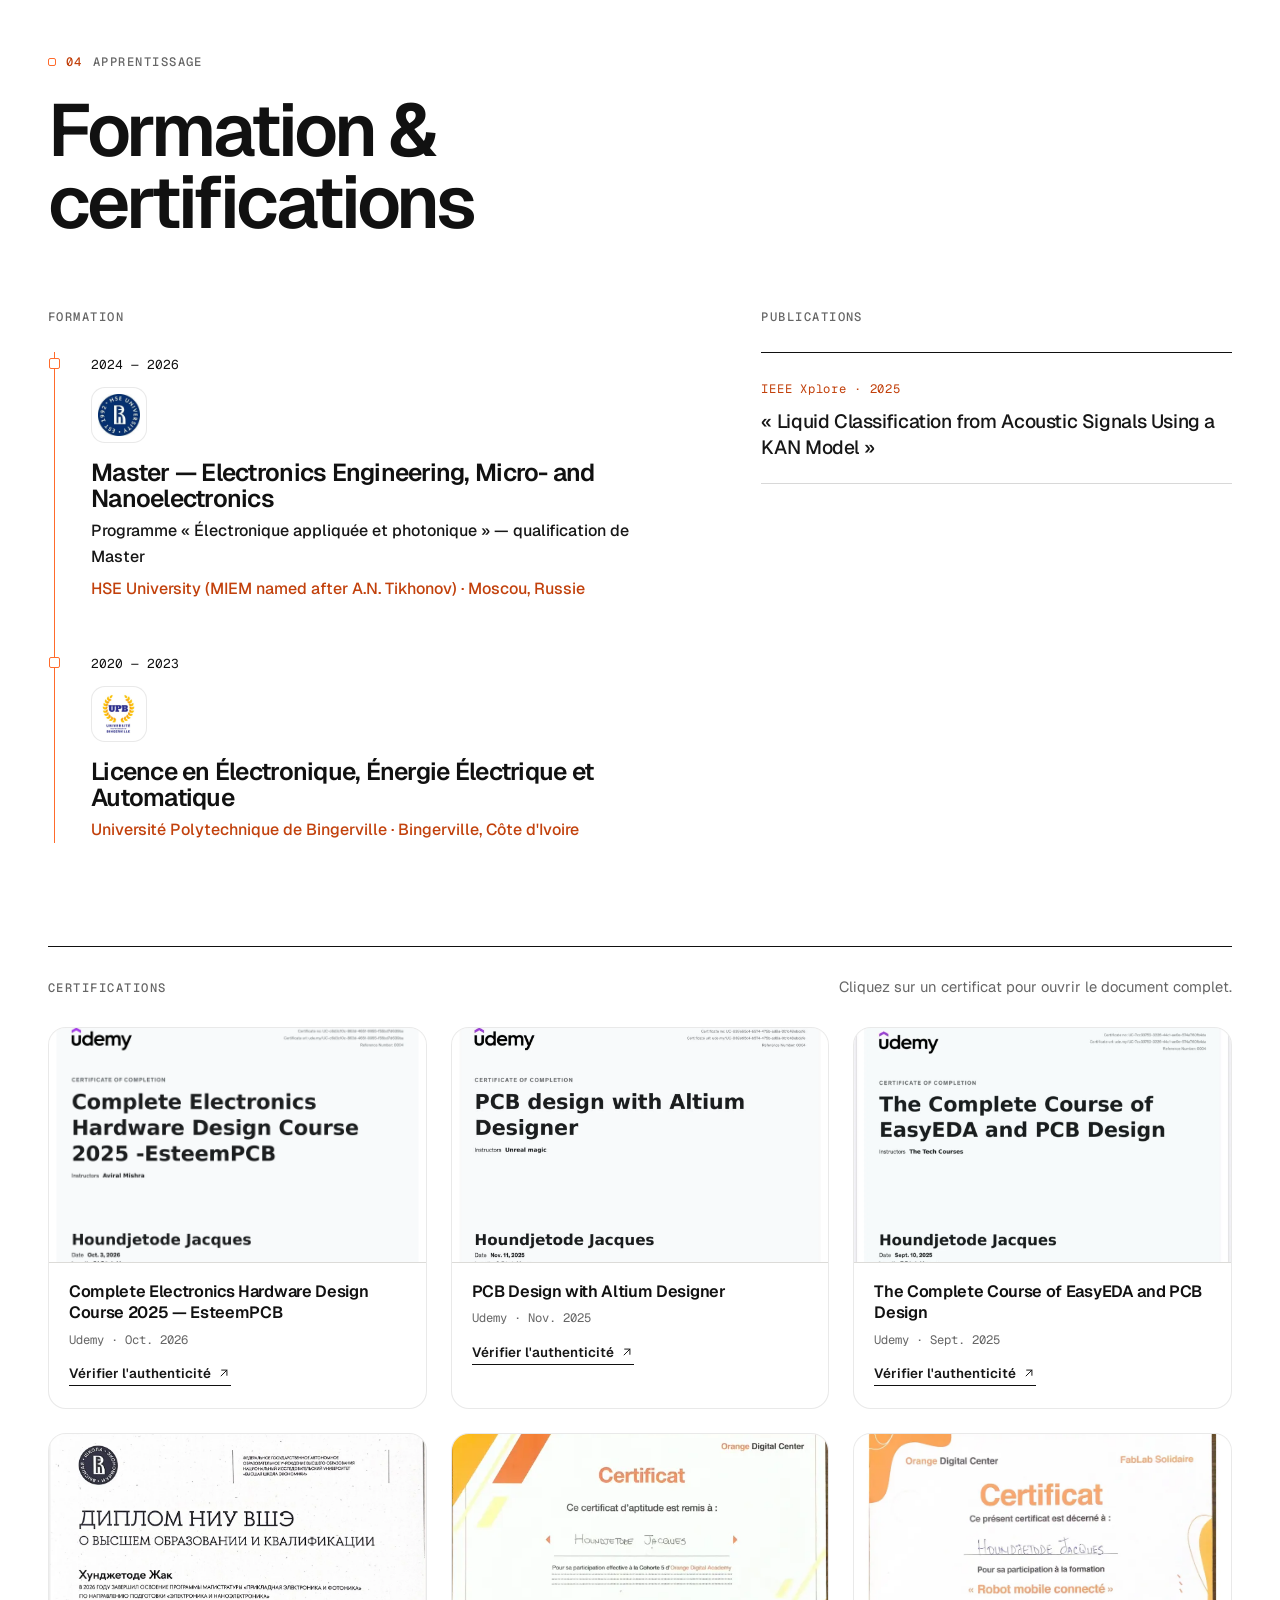
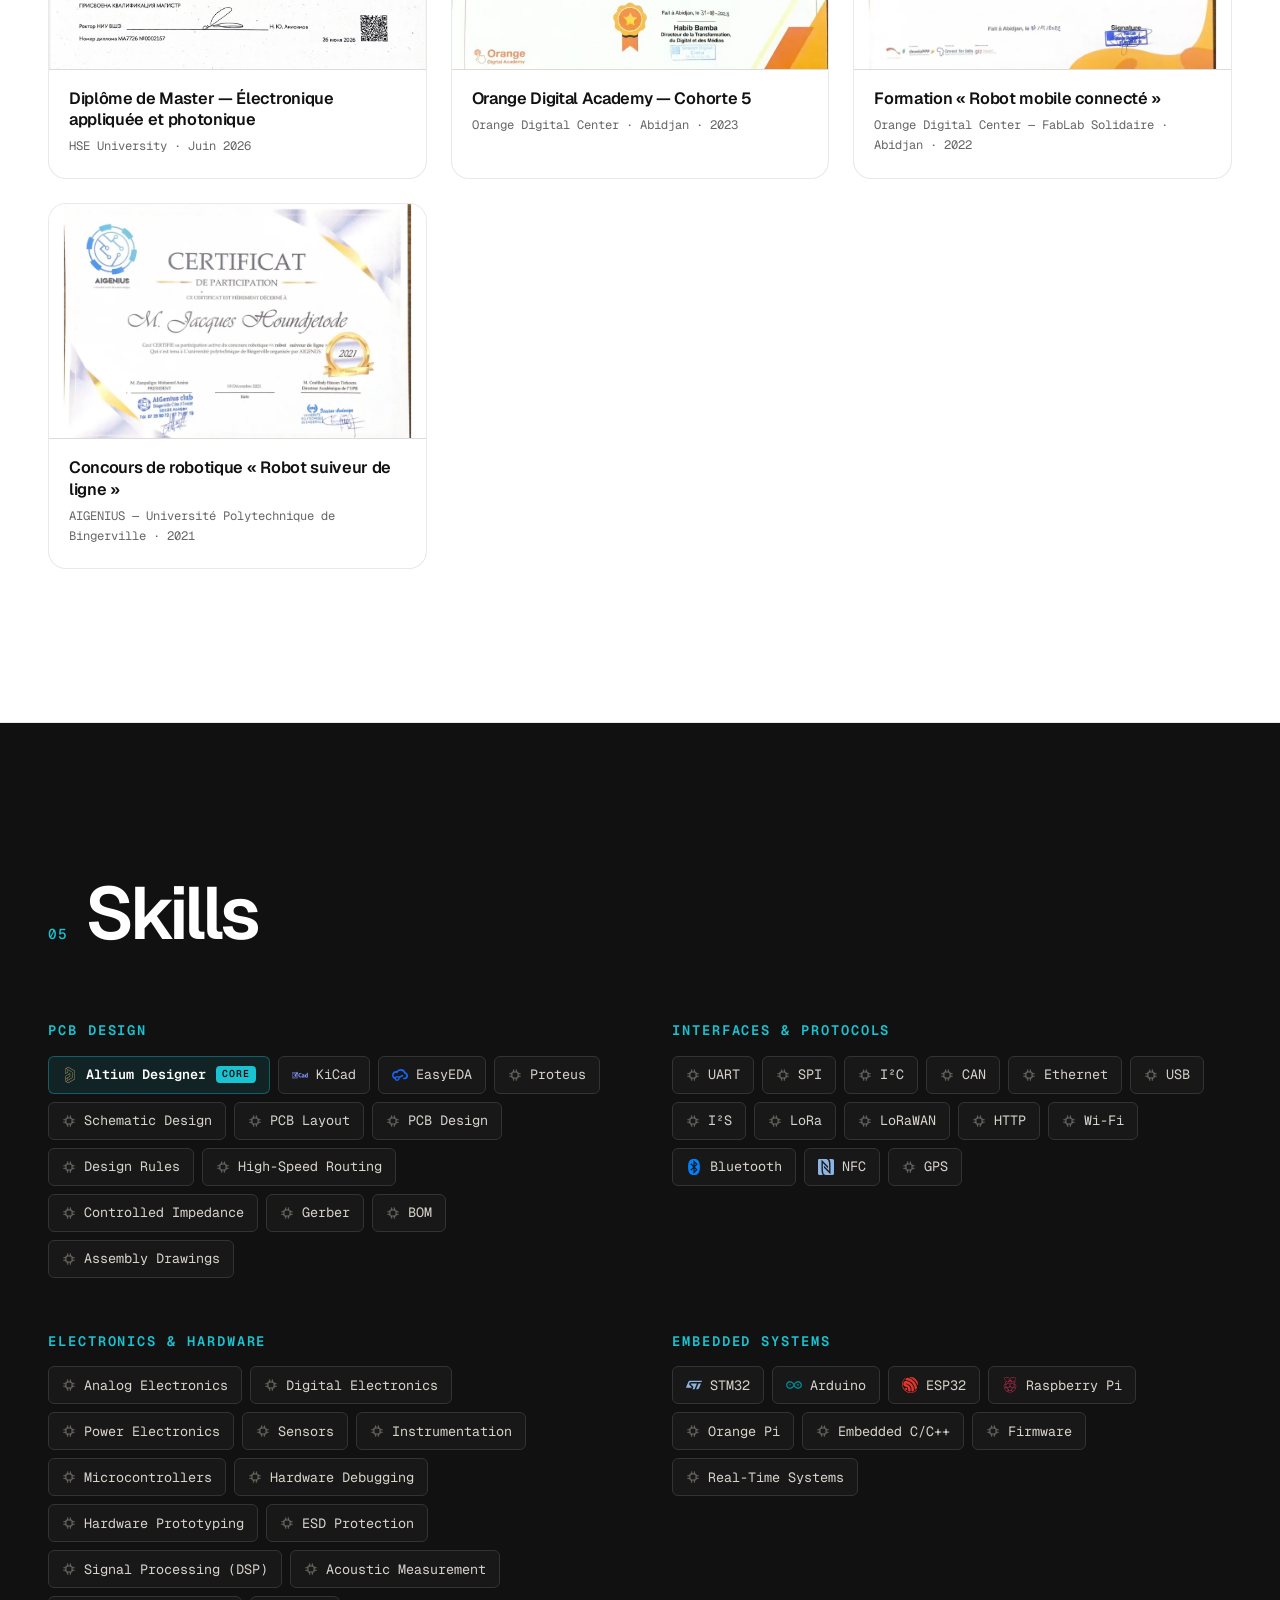
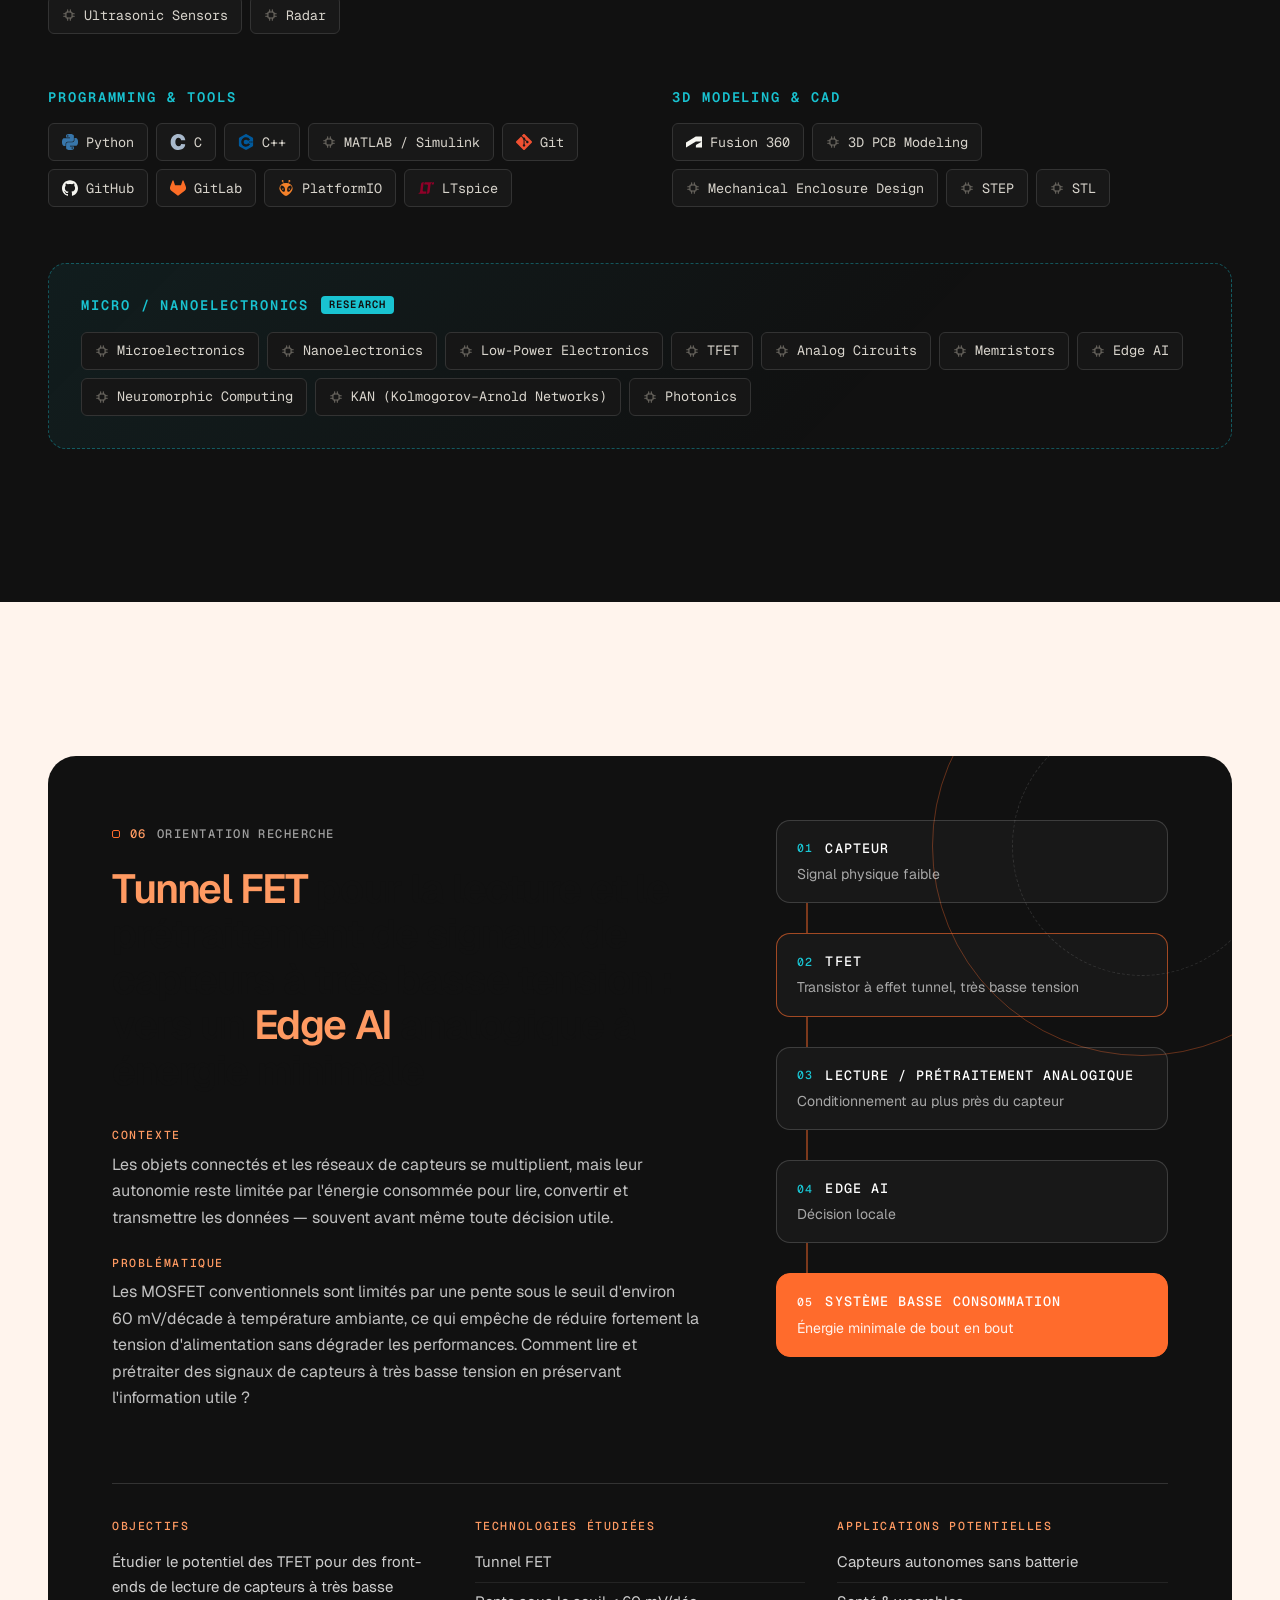
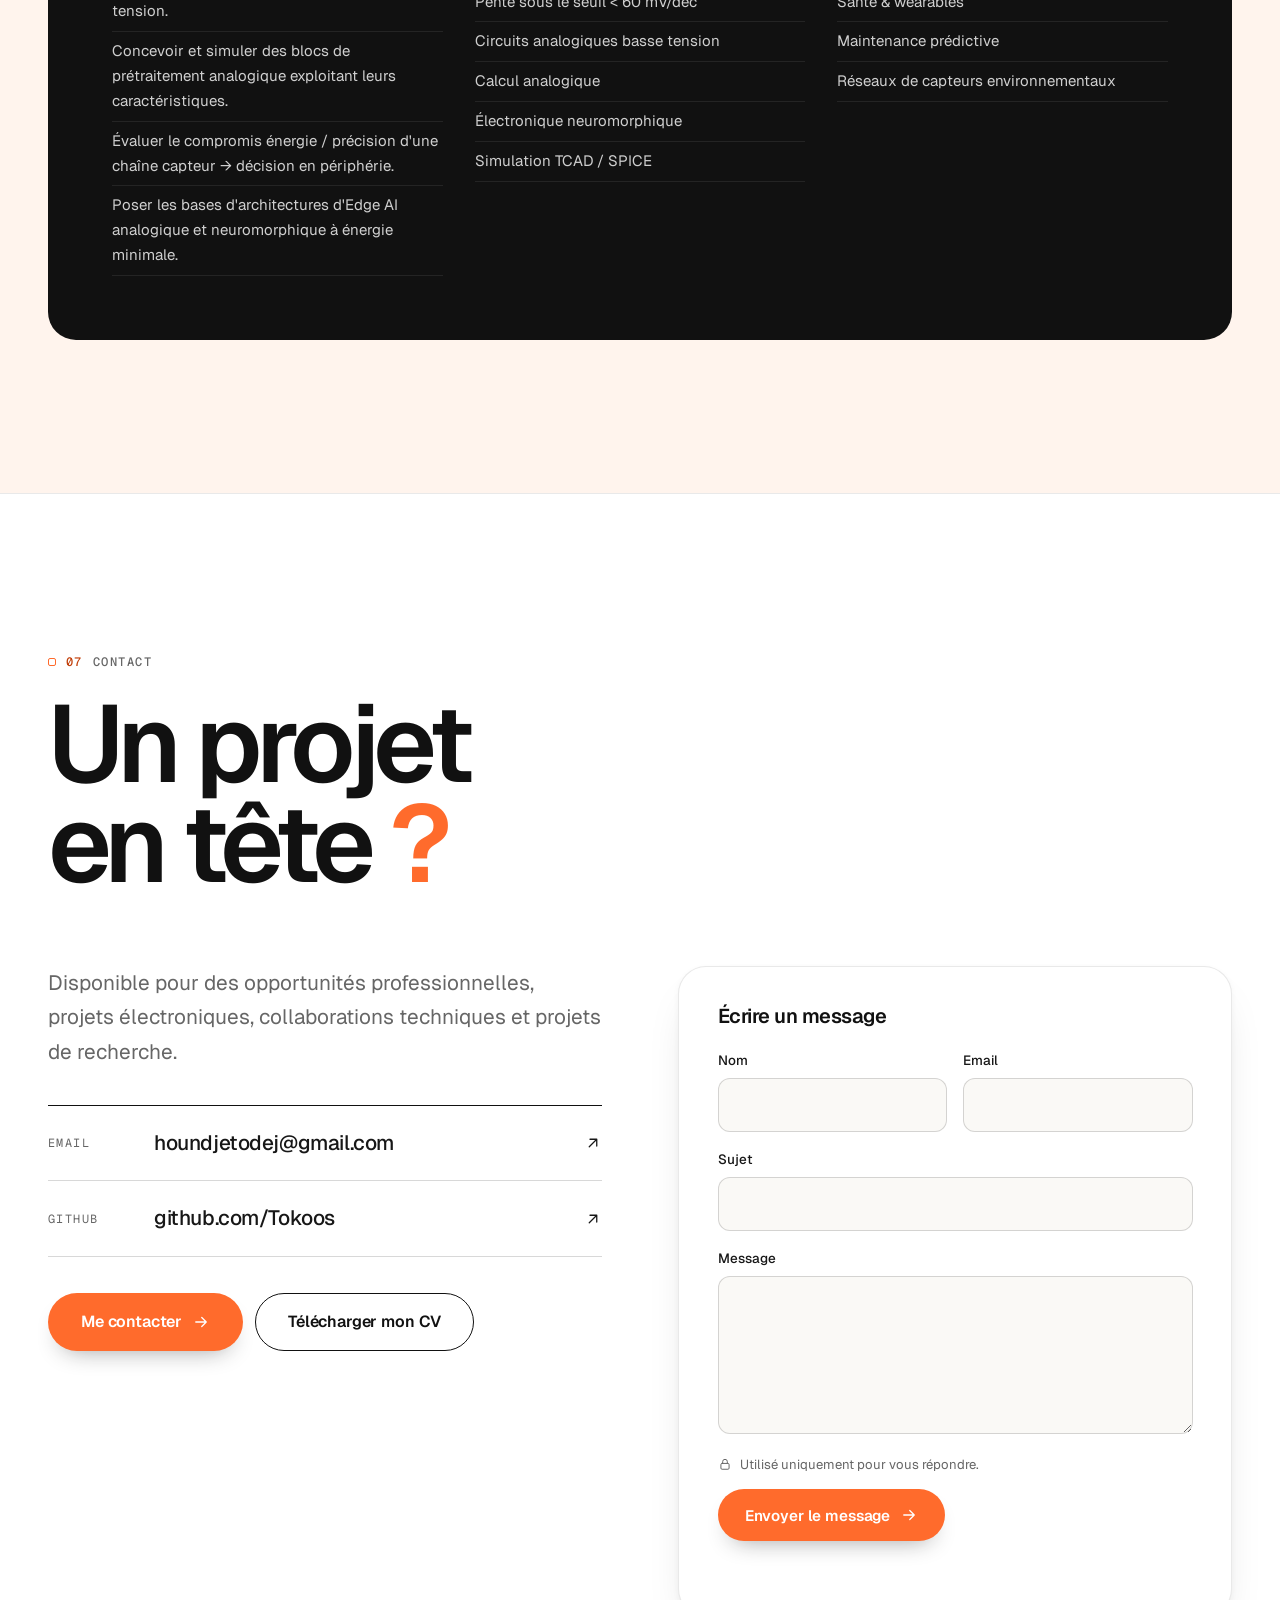
==== commit ce4d280c: "Update portfolio" ====
--- a/index.html
+++ b/index.html
@@ -139,6 +139,32 @@
       <div class="band__track" id="band-track"></div>
     </div>
 
+    <!-- ================= REEL (vidéo pilotée par le curseur) ================= -->
+    <section class="reel-section" id="reel-section" aria-labelledby="reel-title">
+      <div class="container">
+        <div class="reel-head" data-reveal>
+          <div>
+            <p class="eyebrow"><b>Reel</b> PCB Design</p>
+            <h2 class="reel-title" id="reel-title">Du concept au PCB professionnel<span>.</span></h2>
+          </div>
+          <p class="reel-sub">Déplacez le curseur sur la vidéo : vers la droite l'animation avance, vers la gauche elle recule.</p>
+        </div>
+        <div class="reel" id="reel" data-reveal
+             data-src="assets/video/pcb-reel-scrub-720.mp4"
+             data-src-small="assets/video/pcb-reel-scrub-480.mp4"
+             tabindex="0" role="slider" aria-label="Animation PCB Design — progression"
+             aria-valuemin="0" aria-valuemax="100" aria-valuenow="0" aria-valuetext="0 %">
+          <video muted playsinline preload="auto" disablepictureinpicture disableremoteplayback
+                 poster="assets/video/pcb-reel-poster.jpg" aria-hidden="true"></video>
+          <div class="reel__hud" aria-hidden="true">
+            <span class="reel__time">00:00 / 00:30</span>
+            <span class="reel__hint"><i>←</i> Glissez pour explorer <i>→</i></span>
+          </div>
+          <div class="reel__track" aria-hidden="true"><span class="reel__bar"></span></div>
+        </div>
+      </div>
+    </section>
+
     <!-- ================= À PROPOS ================= -->
     <section class="section" id="apropos" aria-labelledby="about-title" data-trace="Profil">
       <div class="container about">
@@ -288,5 +314,6 @@
   <!-- Interface -->
   <script src="assets/js/components.js"></script>
   <script src="assets/js/main.js"></script>
+  <script src="assets/js/reel.js"></script>
 </body>
 </html>
--- a/assets/css/styles.css
+++ b/assets/css/styles.css
@@ -234,6 +234,30 @@
 .band__list li { display: flex; align-items: center; gap: 28px; white-space: nowrap; }
 .band__list li:last-child::after { display: none; }
 .band__list li::after { content: ""; width: 7px; height: 7px; border: 1.5px solid var(--ink); border-radius: 2px; }
+
+/* ---------- Reel PCB (vidéo pilotée par le curseur) ---------- */
+.reel-section { background: var(--dark); color: var(--on-dark); padding-block: clamp(64px, 9vw, 120px); }
+.reel-head { display: flex; flex-wrap: wrap; align-items: flex-end; justify-content: space-between; gap: 16px 48px; margin-bottom: clamp(28px, 4vw, 44px); }
+.reel-section .eyebrow { color: rgba(245, 245, 240, 0.6); }
+.reel-section .eyebrow b { color: var(--orange); }
+.reel-title { font-size: clamp(1.9rem, 1.2rem + 2.8vw, 3.4rem); letter-spacing: -0.045em; line-height: 1; color: #fff; }
+.reel-title span { color: var(--orange); }
+.reel-sub { max-width: 38ch; font-size: 0.95rem; color: rgba(245, 245, 240, 0.62); }
+.reel {
+  position: relative; aspect-ratio: 16 / 9; border-radius: var(--r-lg); overflow: hidden;
+  background: #050505 url("../video/pcb-reel-poster.jpg") center / cover no-repeat;
+  border: 1px solid rgba(255, 255, 255, 0.08); cursor: ew-resize; touch-action: pan-y;
+  -webkit-user-select: none; user-select: none;
+}
+.reel:focus-visible { outline: 2px solid var(--orange); outline-offset: 4px; }
+.reel video { position: absolute; inset: 0; width: 100%; height: 100%; object-fit: cover; pointer-events: none; }
+.reel__hud { position: absolute; inset: auto 0 0; display: flex; justify-content: space-between; align-items: flex-end; gap: 12px; padding: 48px clamp(16px, 2.4vw, 28px) 22px; background: linear-gradient(transparent, rgba(0, 0, 0, 0.55)); font-family: var(--mono); font-size: 0.74rem; letter-spacing: 0.03em; color: rgba(245, 245, 240, 0.85); pointer-events: none; }
+.reel__hint { display: inline-flex; align-items: center; gap: 10px; padding: 7px 14px; border-radius: 999px; background: rgba(17, 17, 17, 0.72); border: 1px solid rgba(255, 255, 255, 0.12); transition: opacity 0.6s var(--ease), transform 0.6s var(--ease); }
+.reel__hint i { font-style: normal; color: var(--orange); }
+.reel.is-touched .reel__hint { opacity: 0; transform: translateY(6px); }
+.reel__track { position: absolute; left: 0; right: 0; bottom: 0; height: 3px; background: rgba(255, 255, 255, 0.12); }
+.reel__bar { position: absolute; inset: 0; background: var(--orange); transform-origin: left; transform: scaleX(0); }
+@media (max-width: 560px) { .reel { border-radius: var(--r); } .reel__hud { padding-bottom: 16px; font-size: 0.68rem; } }
 
 /* ---------- Piste PCB signature ---------- */
 #main { position: relative; }
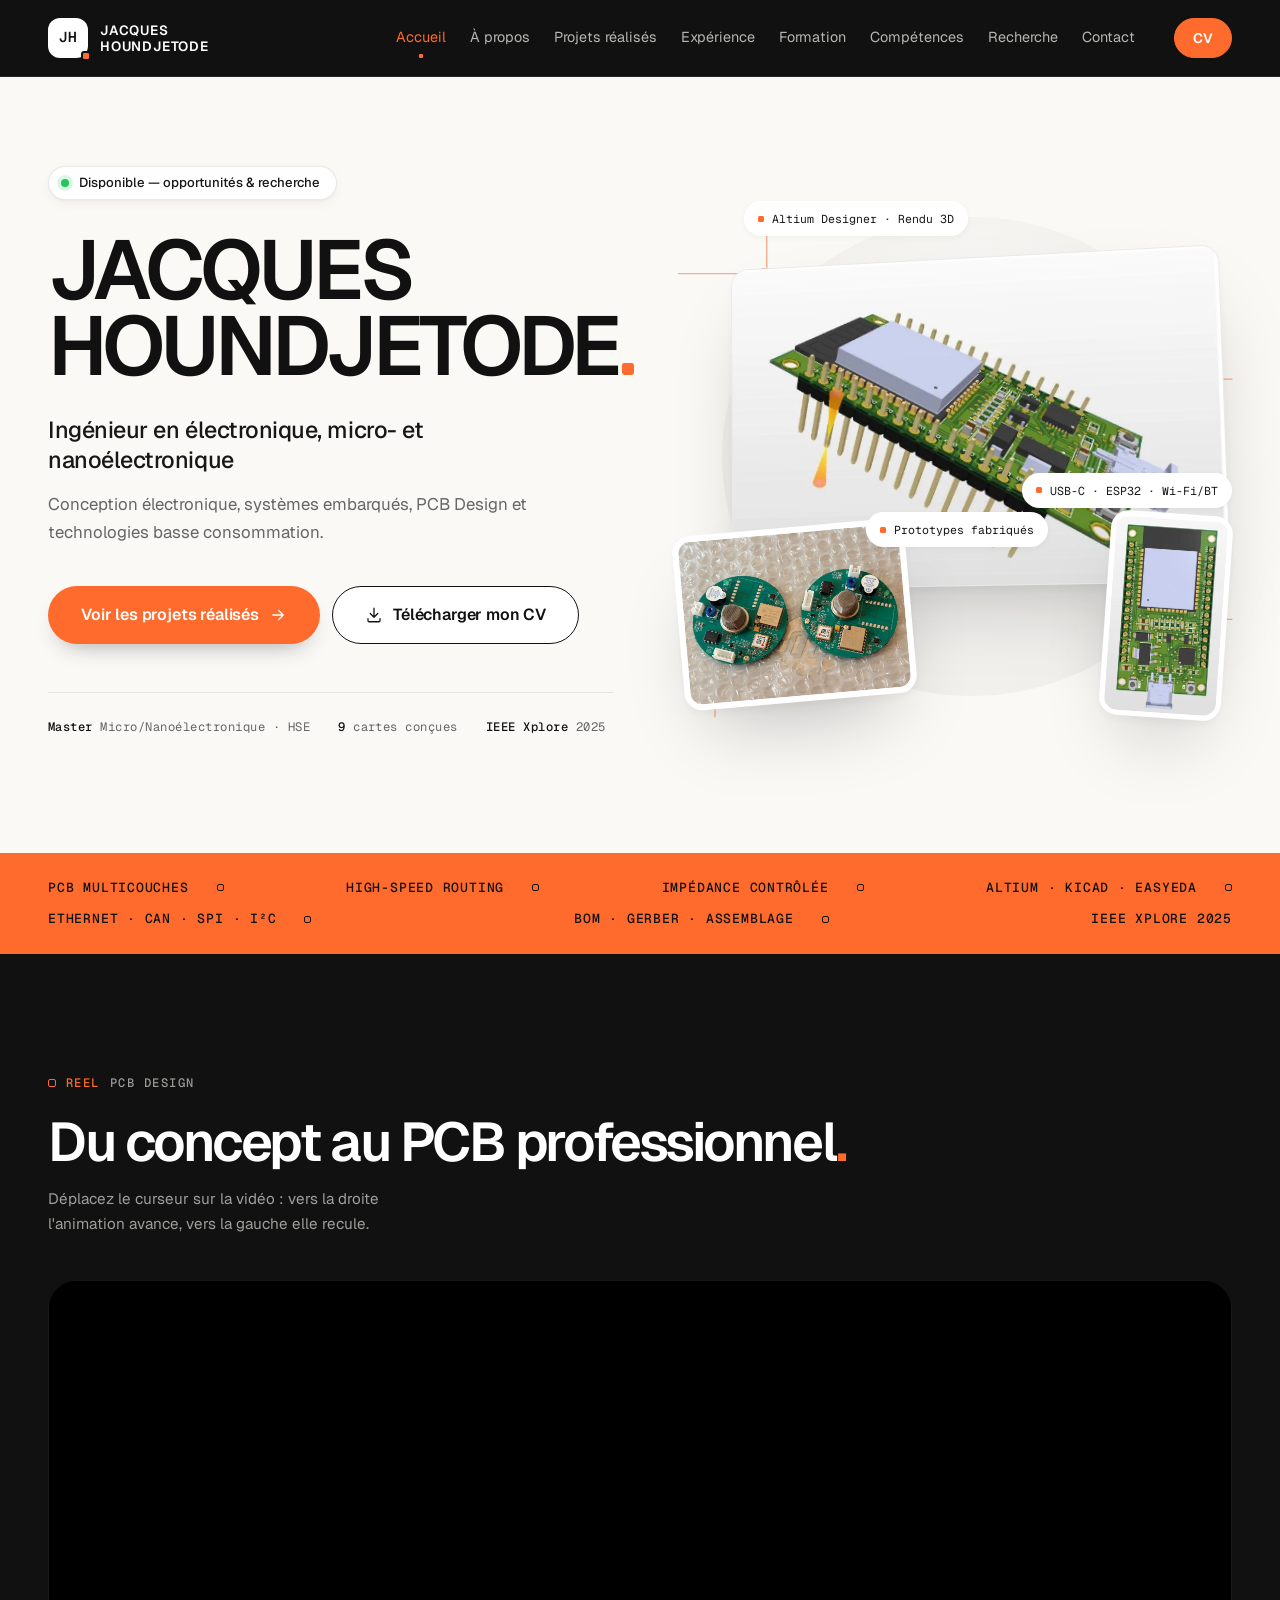
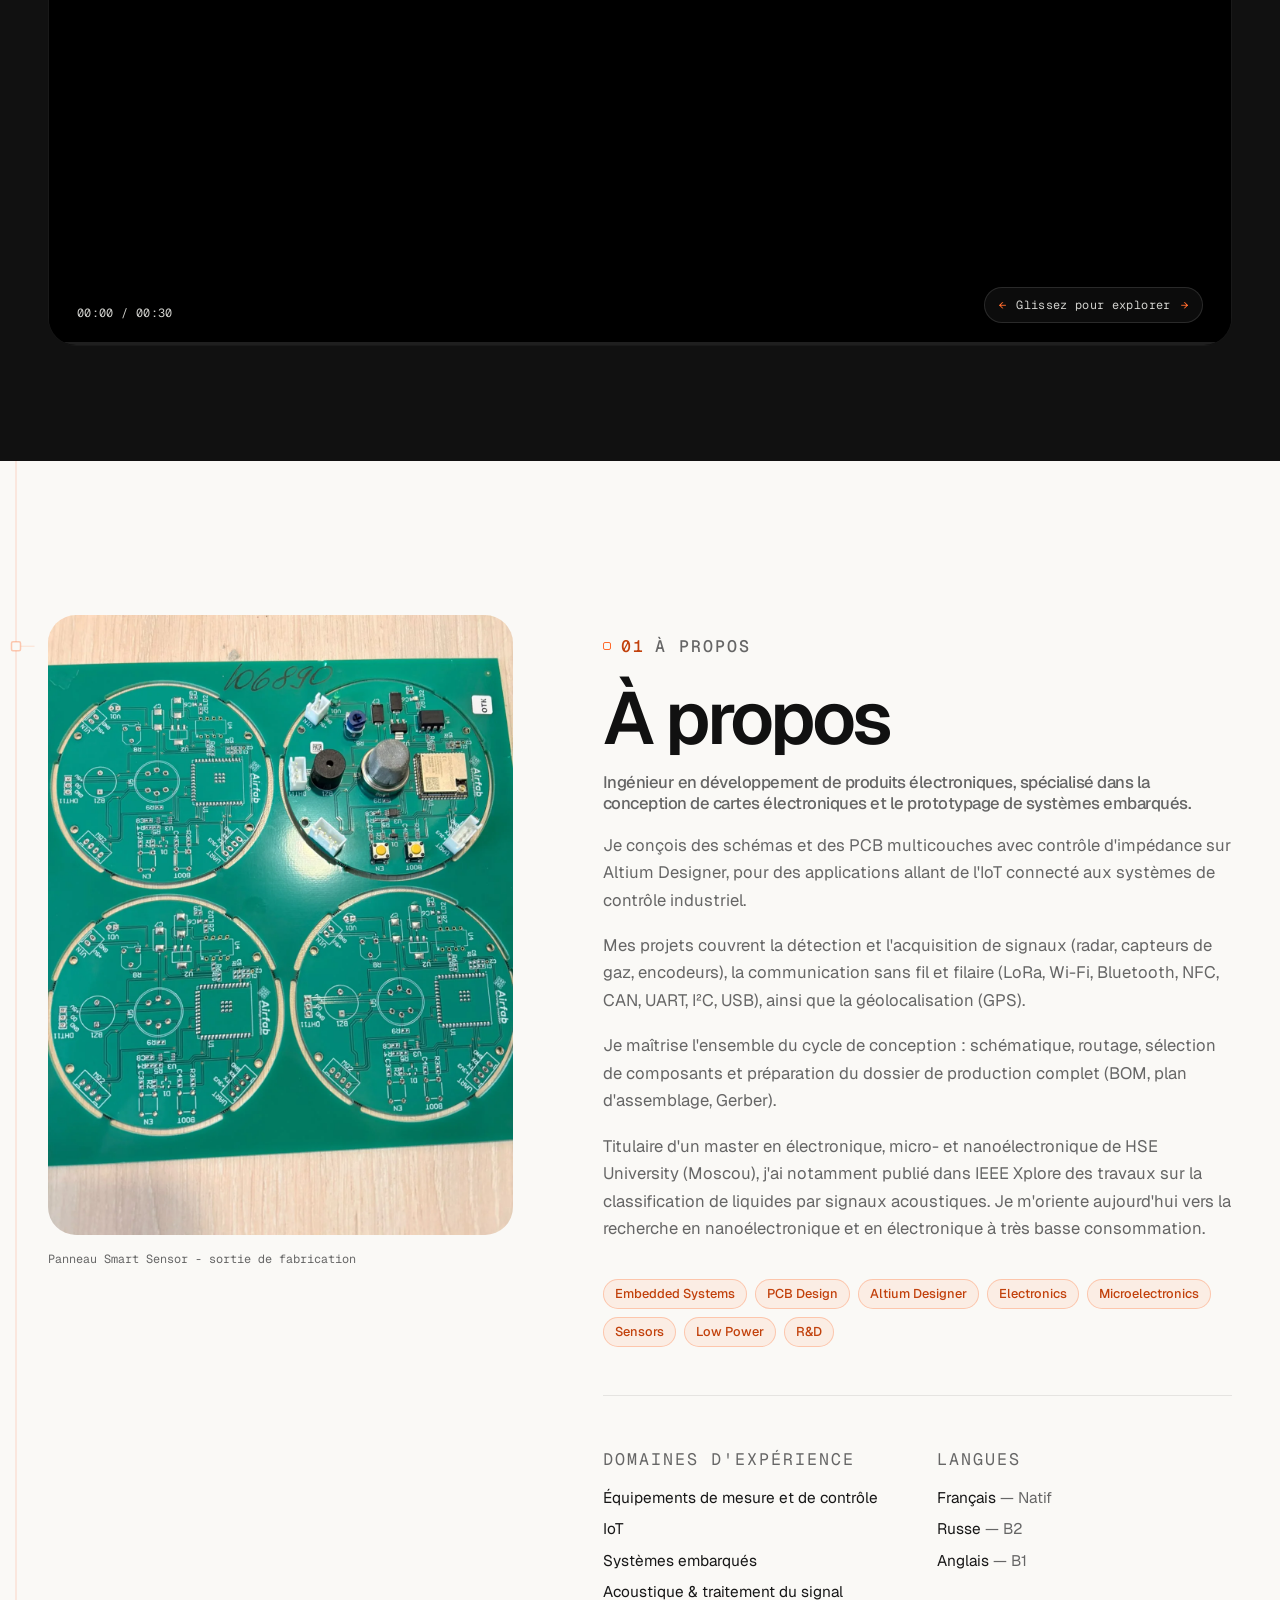
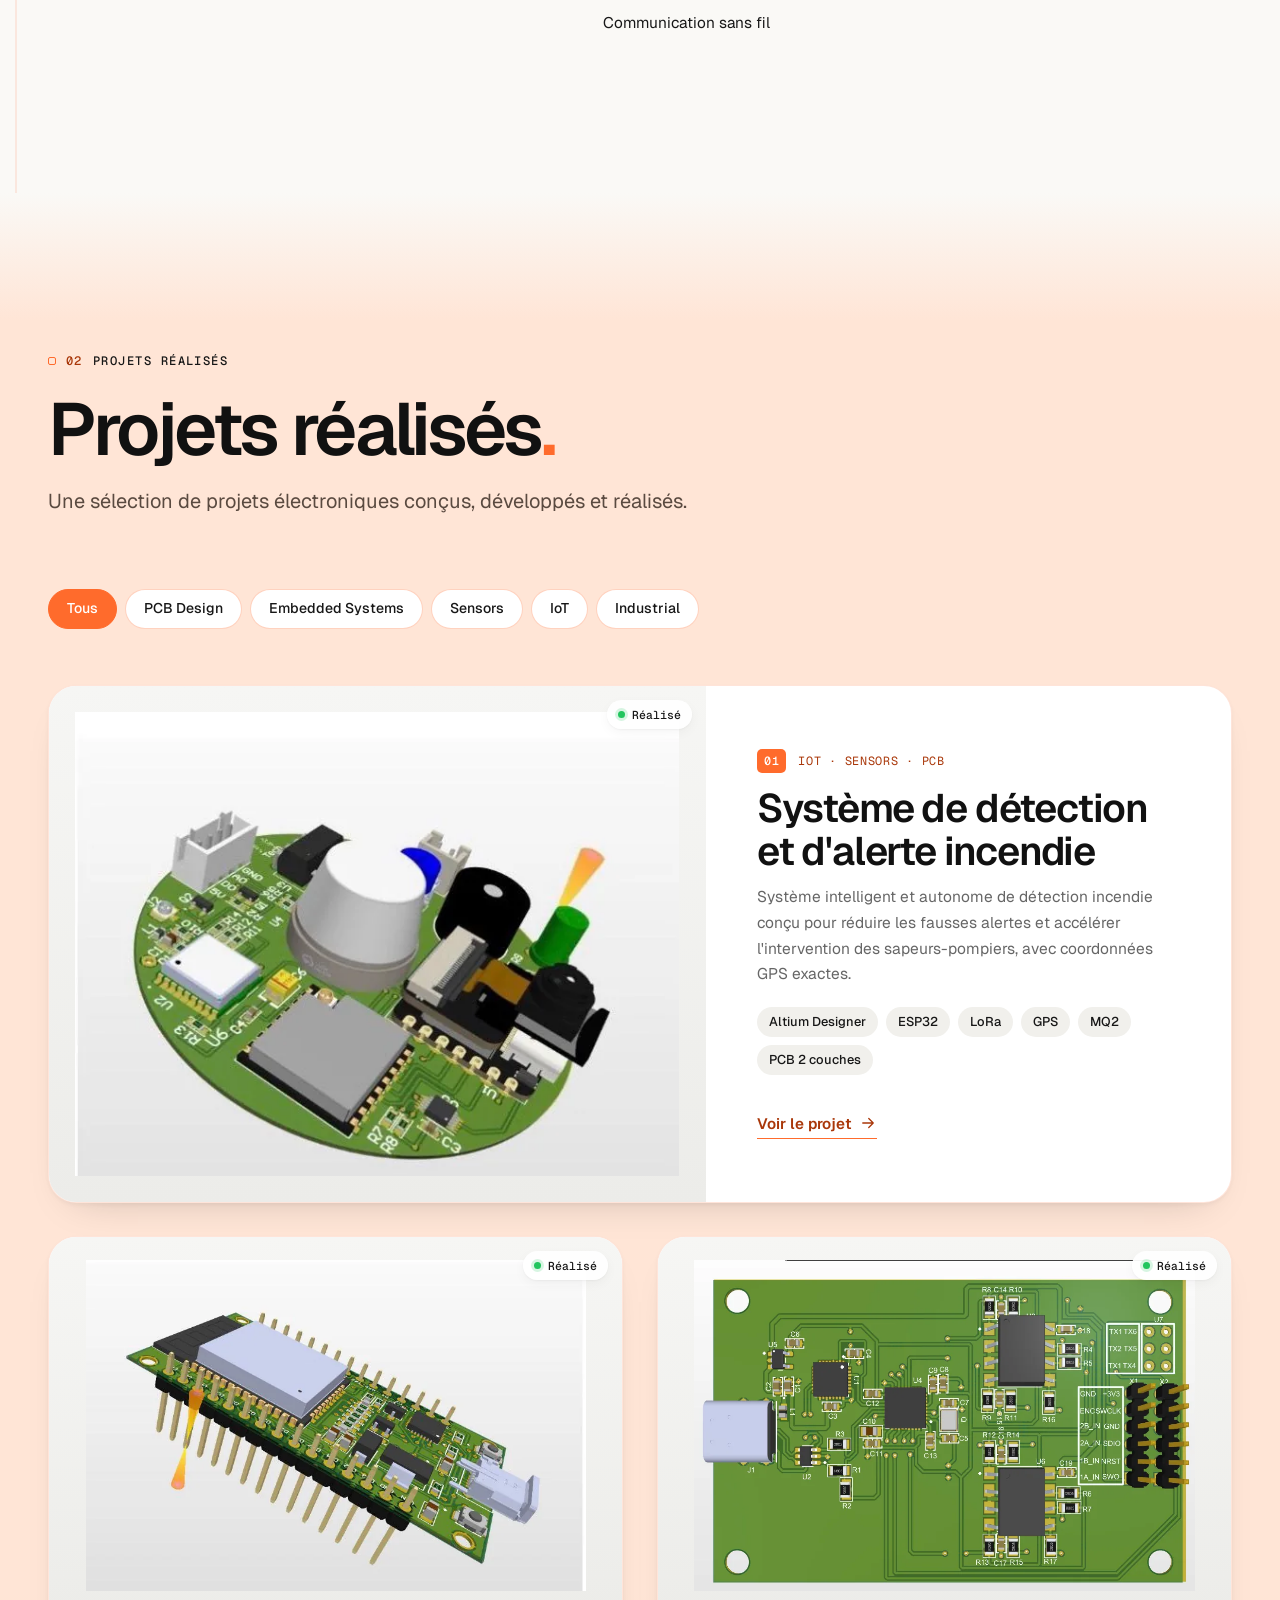
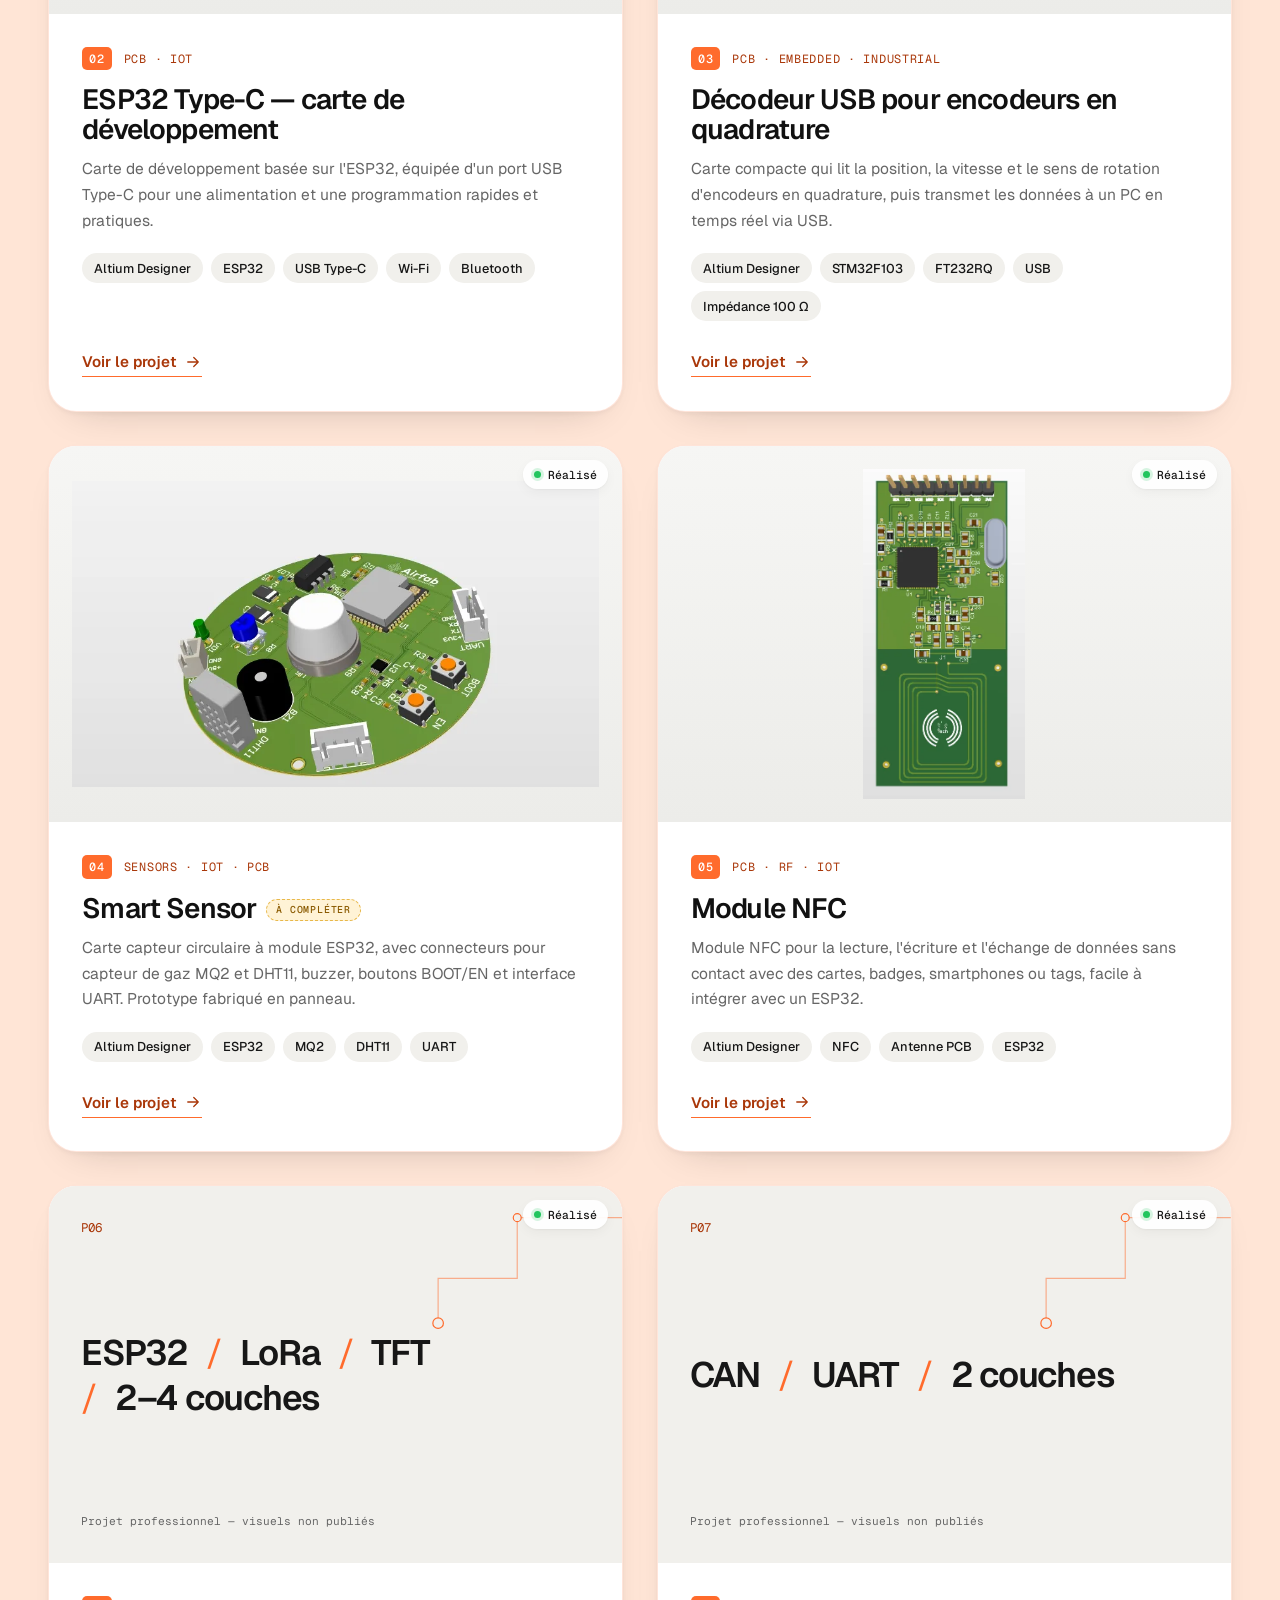
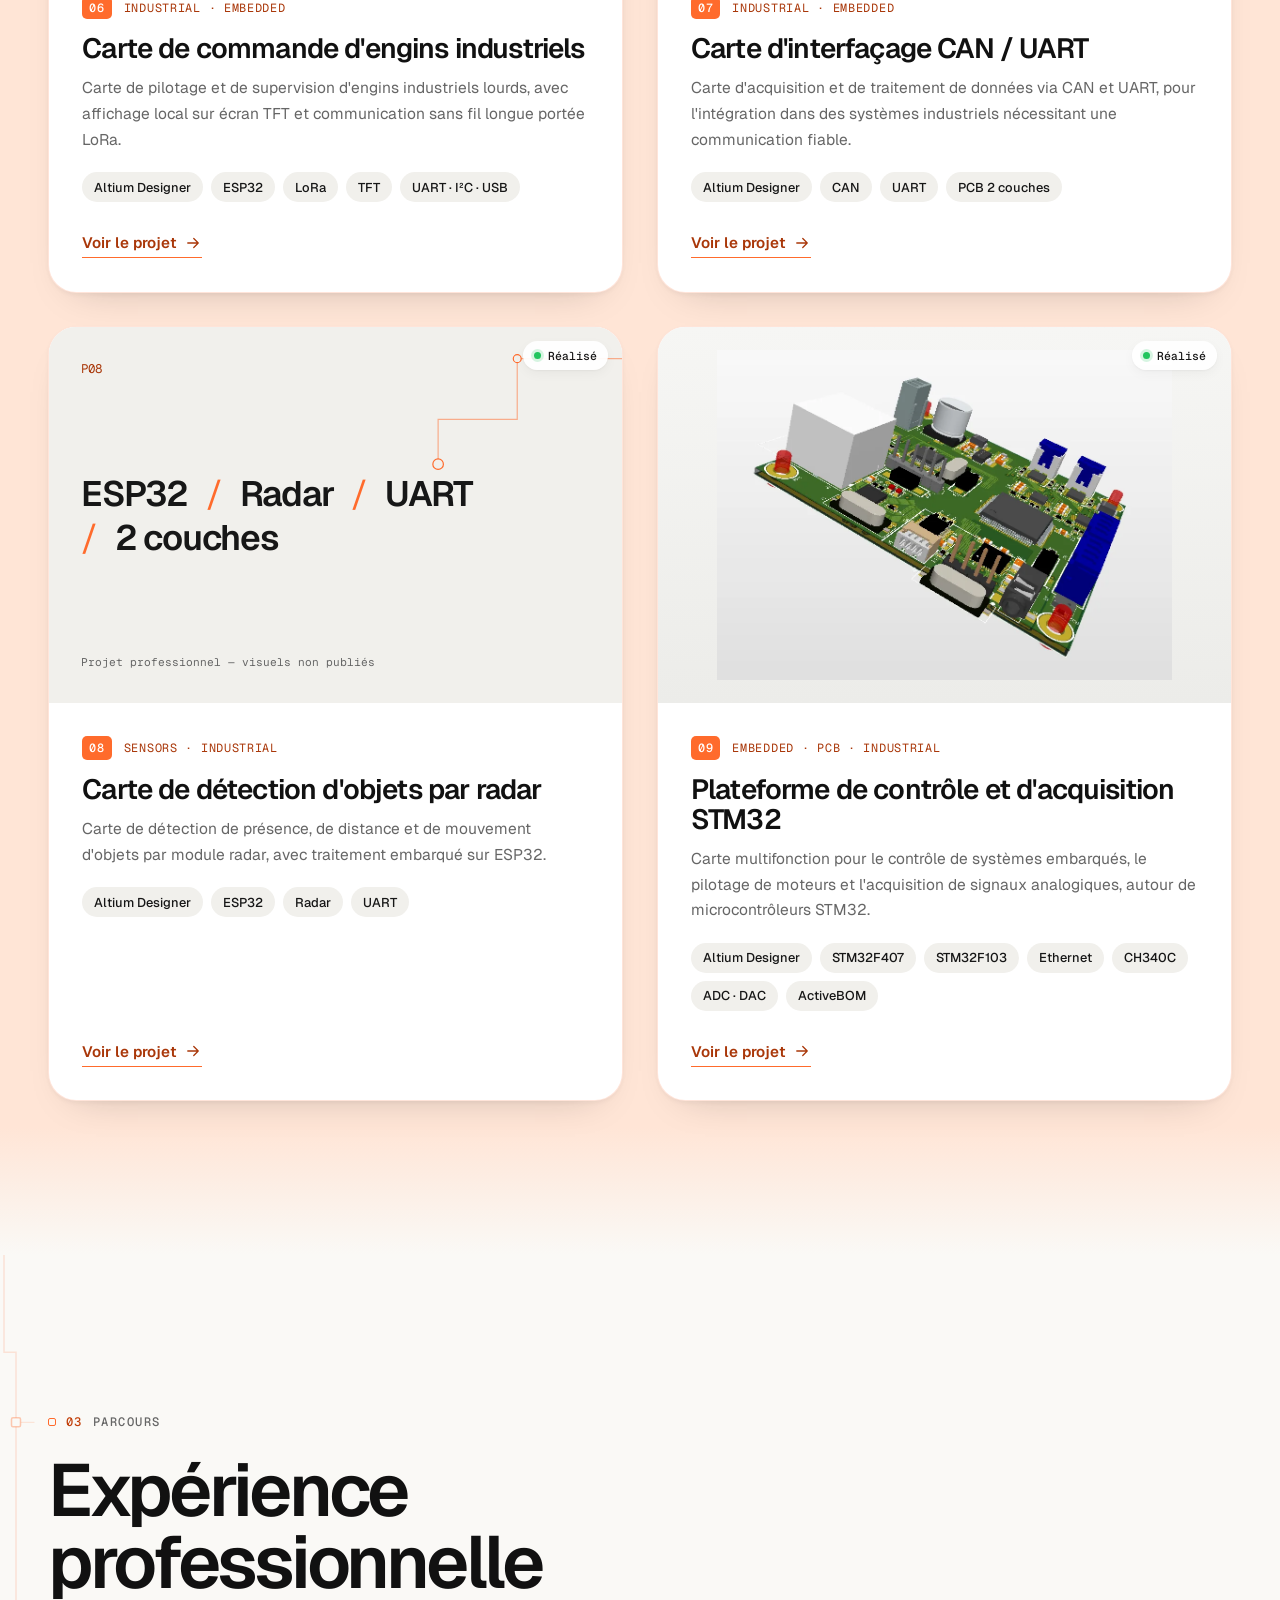
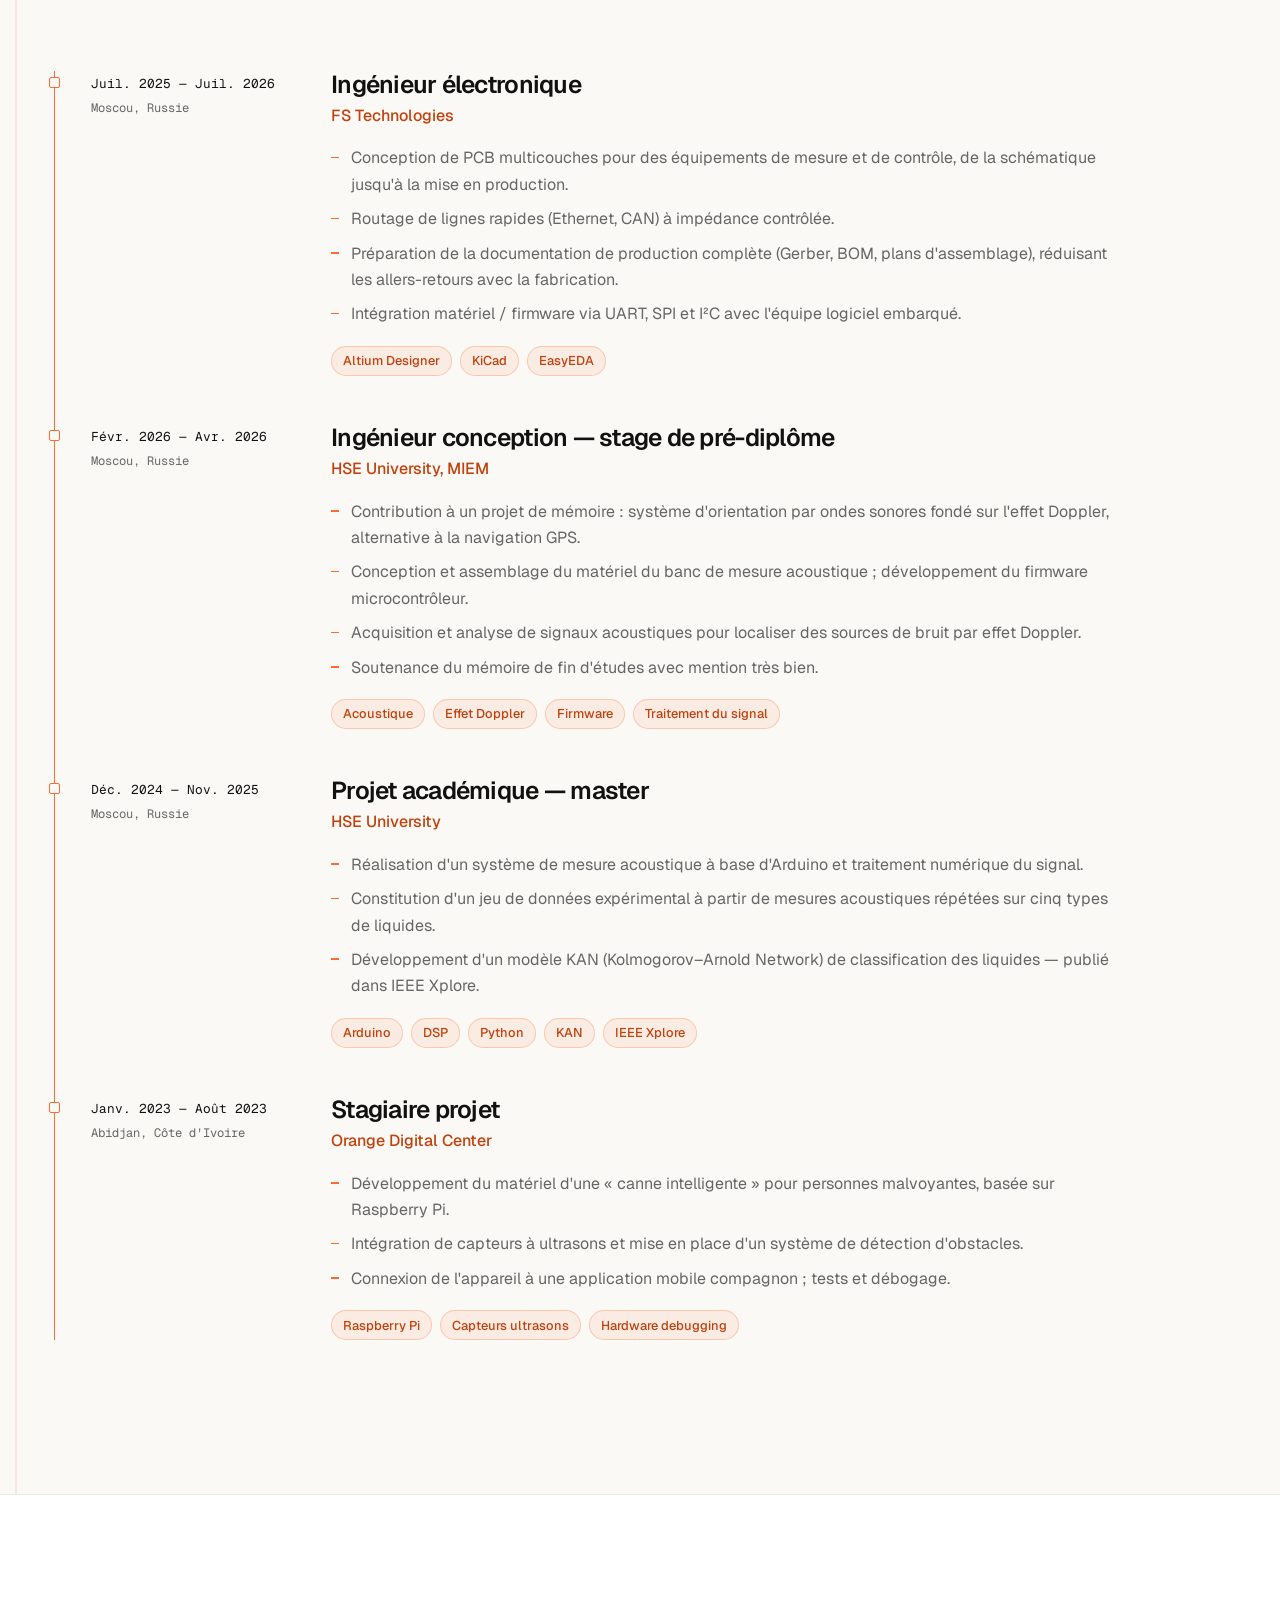
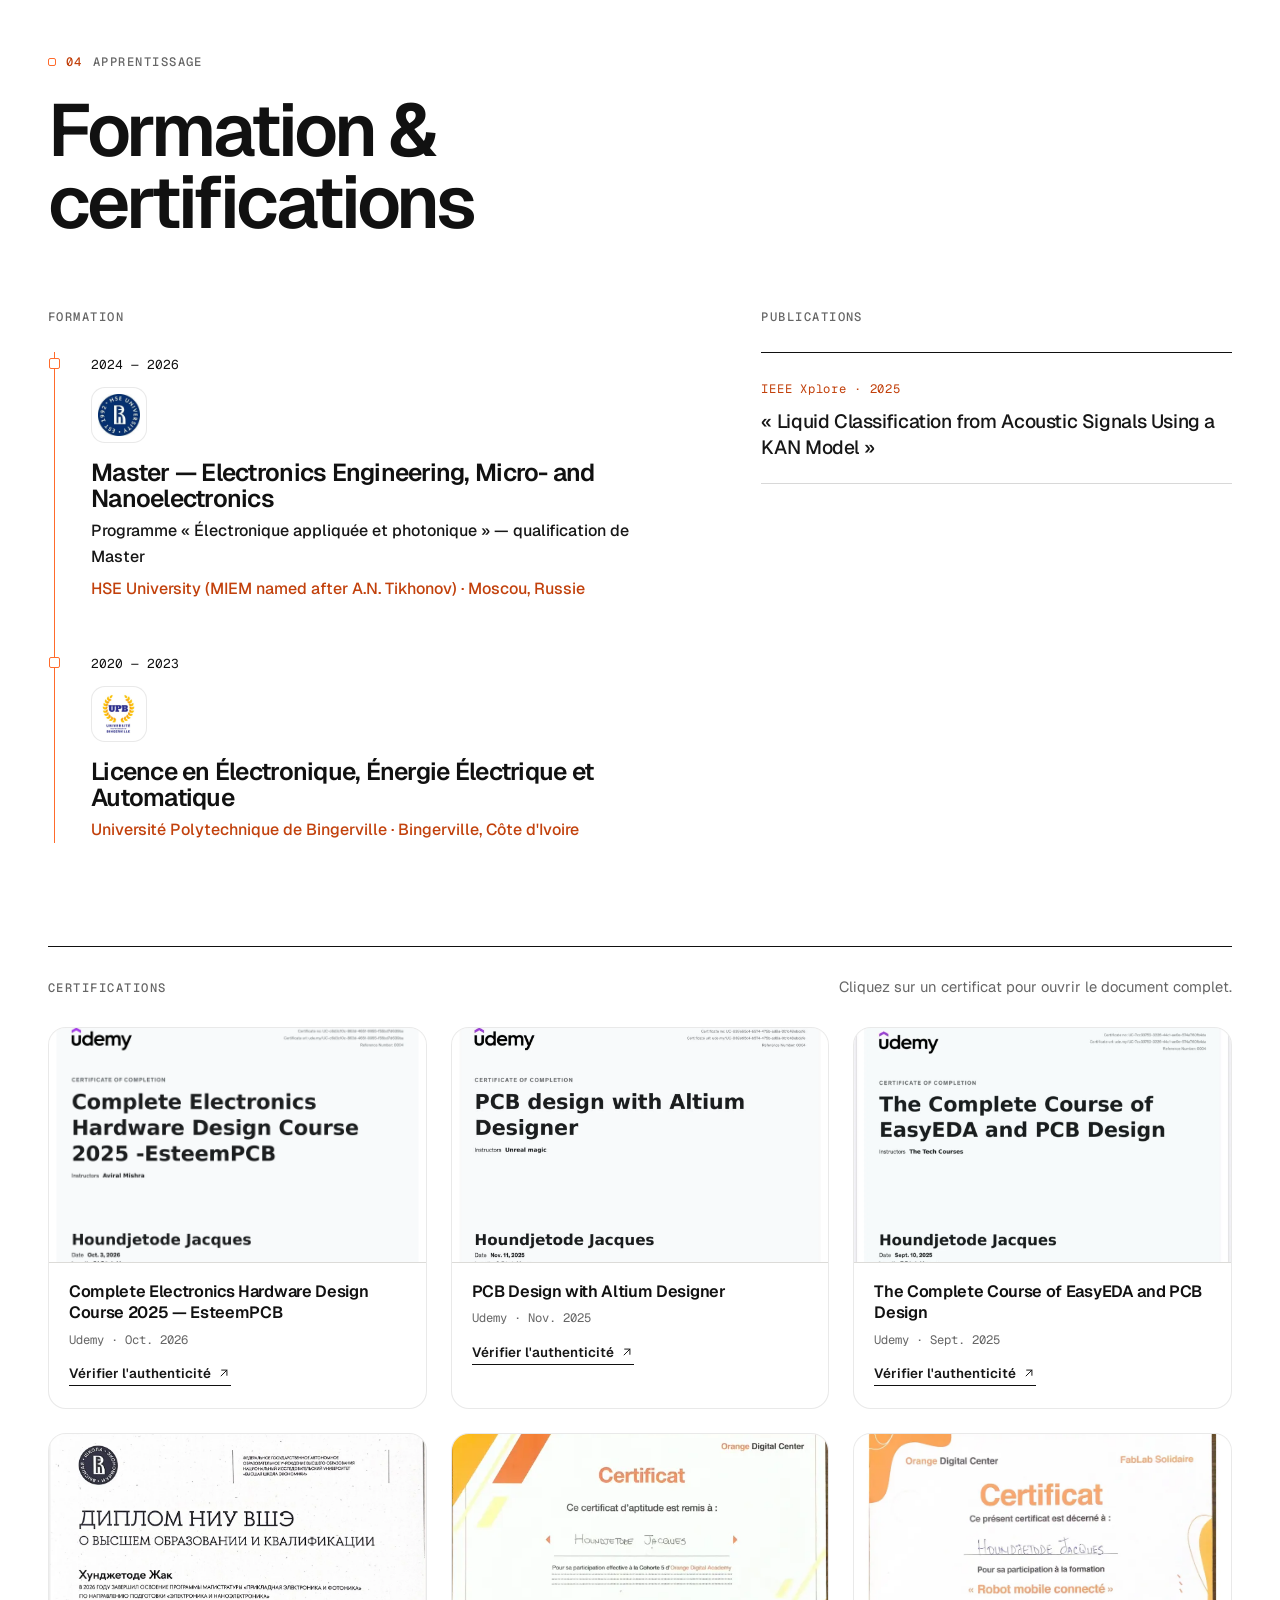
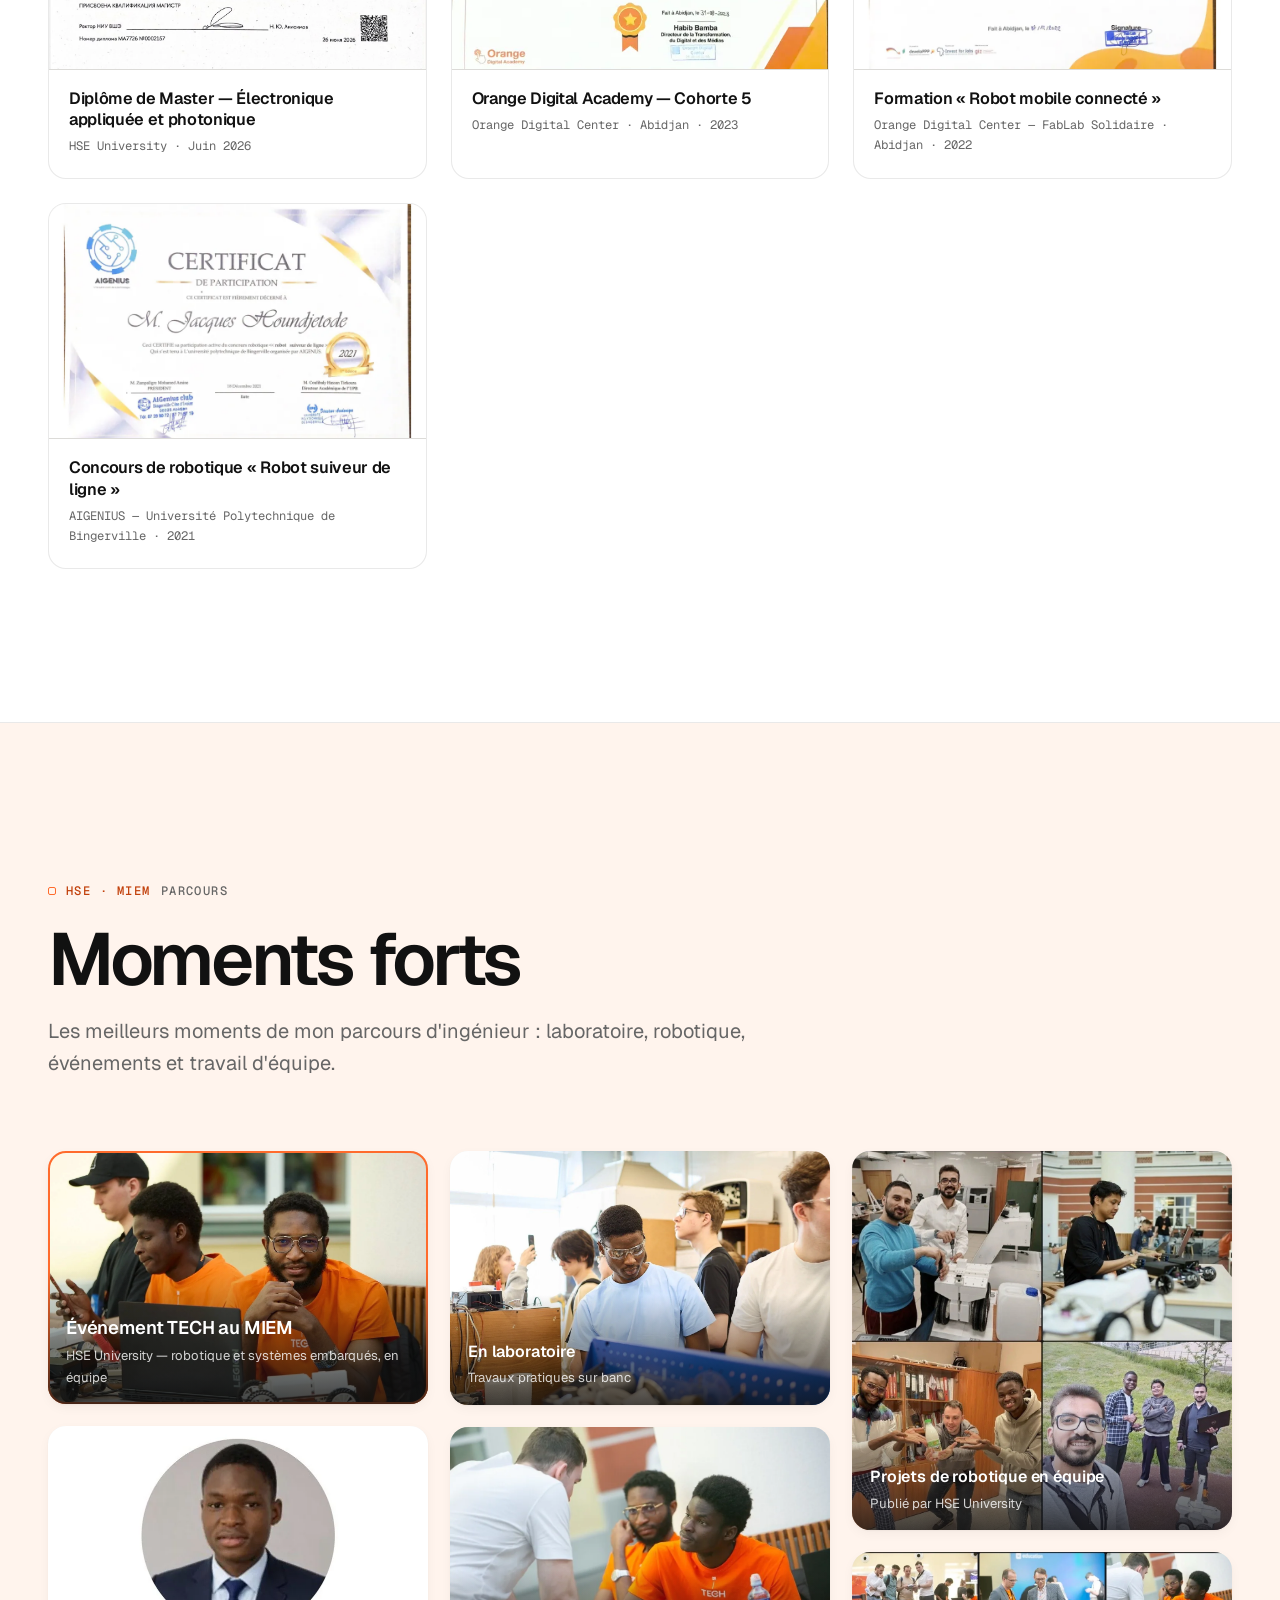
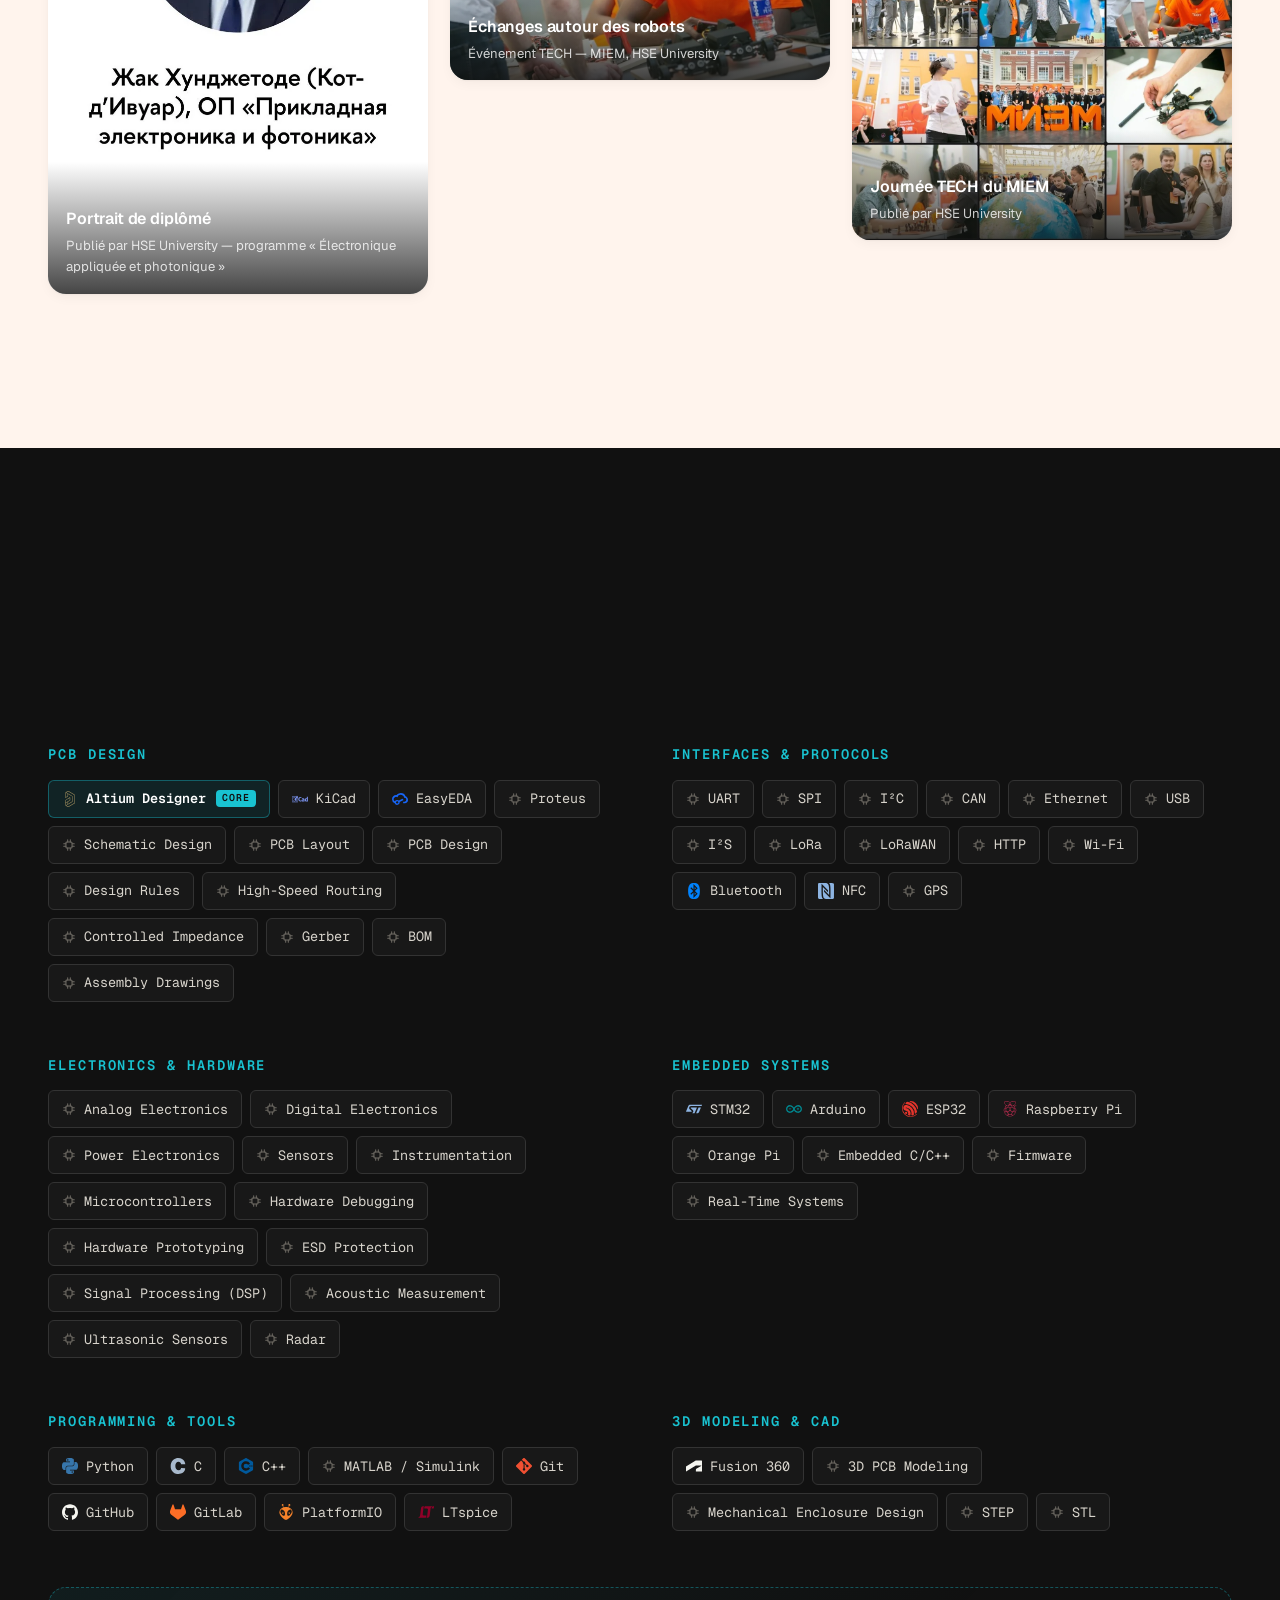
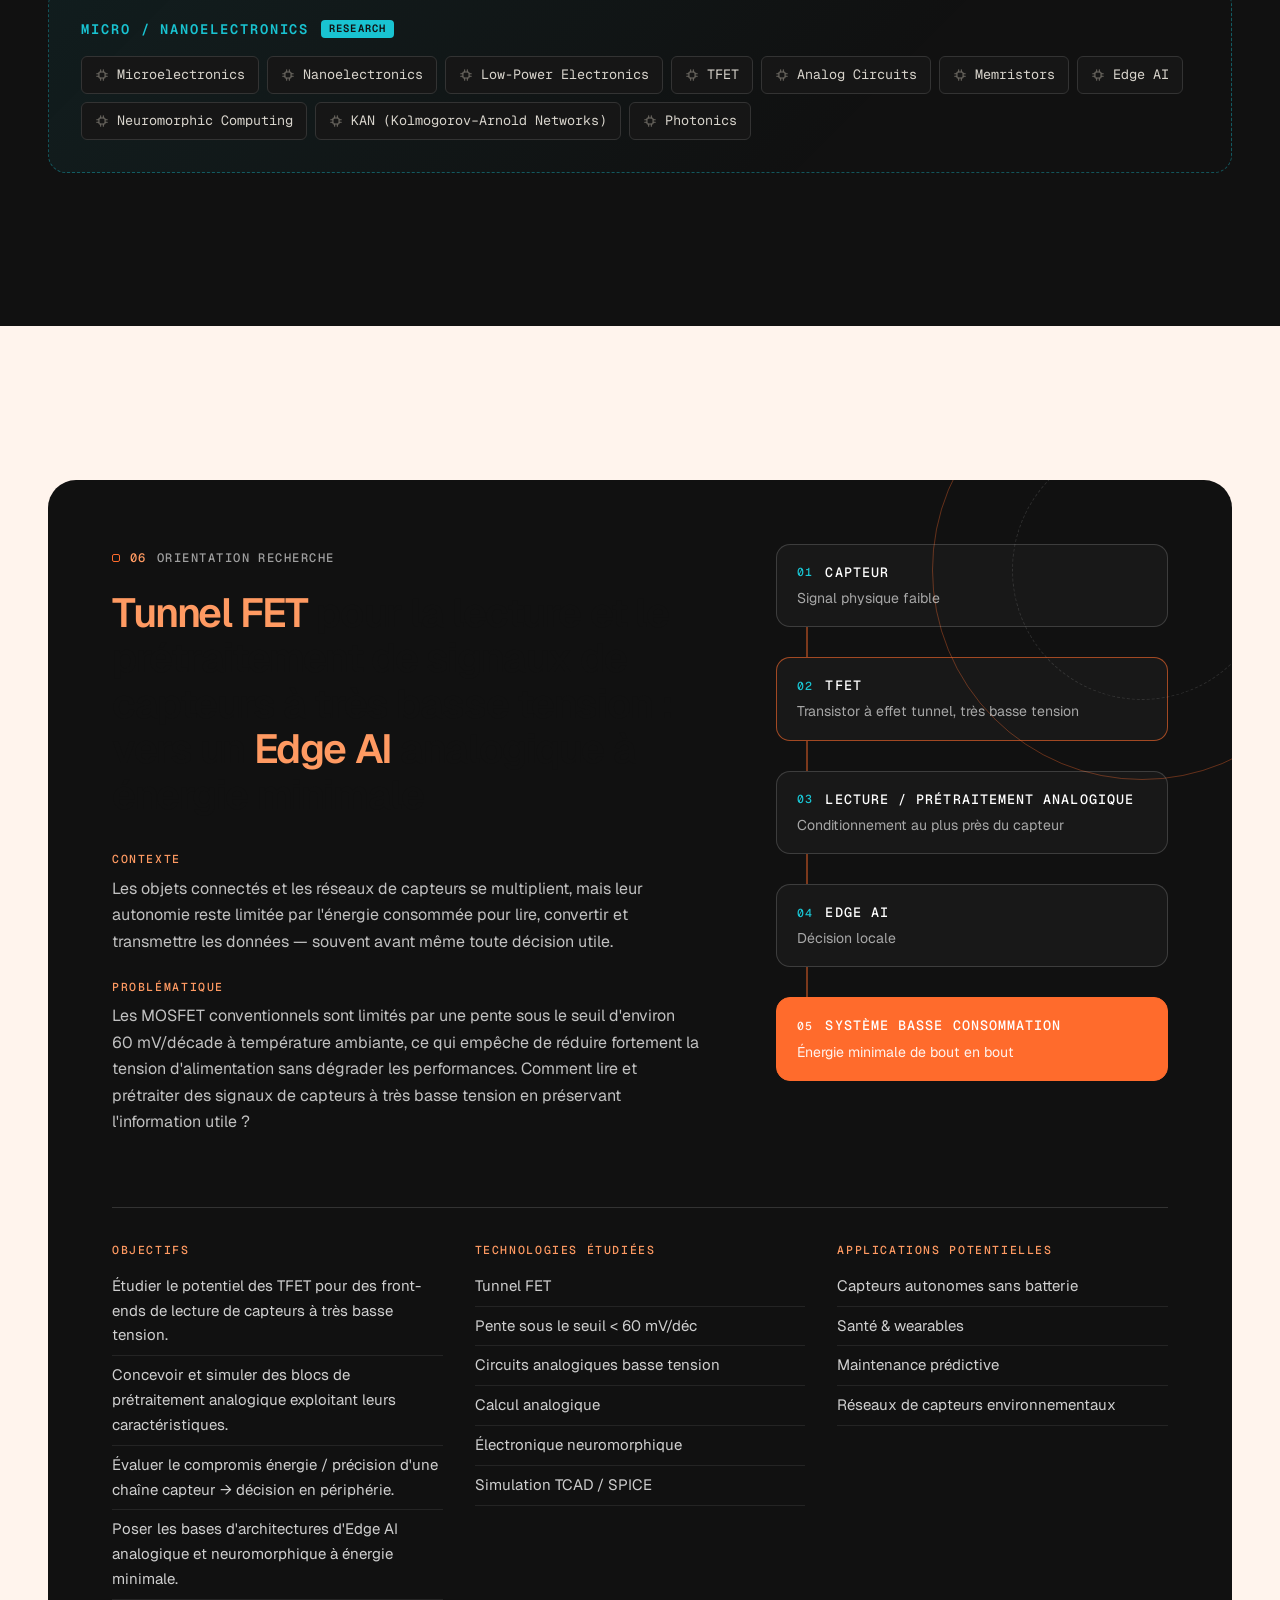
==== commit 8e89e94e: "Mise à jour du projet" ====
--- a/index.html
+++ b/index.html
@@ -230,6 +230,18 @@
       </div>
     </section>
 
+    <!-- ================= MOMENTS FORTS ================= -->
+    <section class="section section--warm" id="moments" aria-labelledby="moments-title" data-trace="Moments">
+      <div class="container">
+        <div class="section-head" data-reveal>
+          <p class="eyebrow"><b>HSE · MIEM</b> Parcours</p>
+          <h2 class="h2" id="moments-title">Moments forts</h2>
+          <p class="lead">Les meilleurs moments de mon parcours d'ingénieur : laboratoire, robotique, événements et travail d'équipe.</p>
+        </div>
+        <ul class="moments" id="moments-grid"></ul>
+      </div>
+    </section>
+
     <!-- ================= EXPERTISE ================= -->
     <section class="section" id="expertise" aria-labelledby="skills-title" data-trace="Skills">
       <div class="container">
@@ -311,6 +323,7 @@
   <script src="data/experience.js"></script>
   <script src="data/skills.js"></script>
   <script src="data/research.js"></script>
+  <script src="data/moments.js"></script>
   <!-- Interface -->
   <script src="assets/js/components.js"></script>
   <script src="assets/js/main.js"></script>
--- a/assets/css/styles.css
+++ b/assets/css/styles.css
@@ -404,6 +404,20 @@
 .cert-card__meta { margin-top: 6px; font-family: var(--mono); font-size: 0.76rem; color: var(--grey); }
 @media (max-width: 960px) { .edu-grid { grid-template-columns: 1fr; } .certs { grid-template-columns: repeat(2, minmax(0, 1fr)); } }
 @media (max-width: 600px) { .certs { grid-template-columns: 1fr; } }
+
+/* ---------- Moments forts (mosaïque, formats d'origine conservés) ---------- */
+.moments { columns: 3 300px; column-gap: clamp(14px, 1.8vw, 22px); }
+.moment { break-inside: avoid; margin-bottom: clamp(14px, 1.8vw, 22px); }
+.moment__btn { position: relative; display: block; width: 100%; padding: 0; border: 0; border-radius: var(--r); overflow: hidden; background: var(--soft); cursor: zoom-in; box-shadow: var(--shadow-sm); transition: box-shadow 0.5s var(--ease), transform 0.5s var(--ease); }
+.moment__btn img { width: 100%; height: auto; transition: transform 1.2s var(--ease); }
+.moment__btn:hover { box-shadow: var(--shadow-lg); transform: translateY(-3px); }
+.moment__btn:hover img { transform: scale(1.035); }
+.moment__cap { position: absolute; inset: auto 0 0; display: grid; gap: 2px; padding: 44px 18px 16px; text-align: left; color: #fff; background: linear-gradient(transparent, rgba(17, 17, 17, 0.78)); }
+.moment__cap strong { font-size: 1rem; font-weight: 600; letter-spacing: -0.01em; }
+.moment__cap span { font-size: 0.82rem; color: rgba(255, 255, 255, 0.8); }
+.moment--featured .moment__cap strong { font-size: 1.15rem; }
+.moment--featured .moment__btn { outline: 2px solid var(--orange); outline-offset: -2px; }
+@media (max-width: 640px) { .moments { columns: 1; } }
 
 /* ---------- Skills (section sombre, accent cyan) ---------- */
 #expertise {
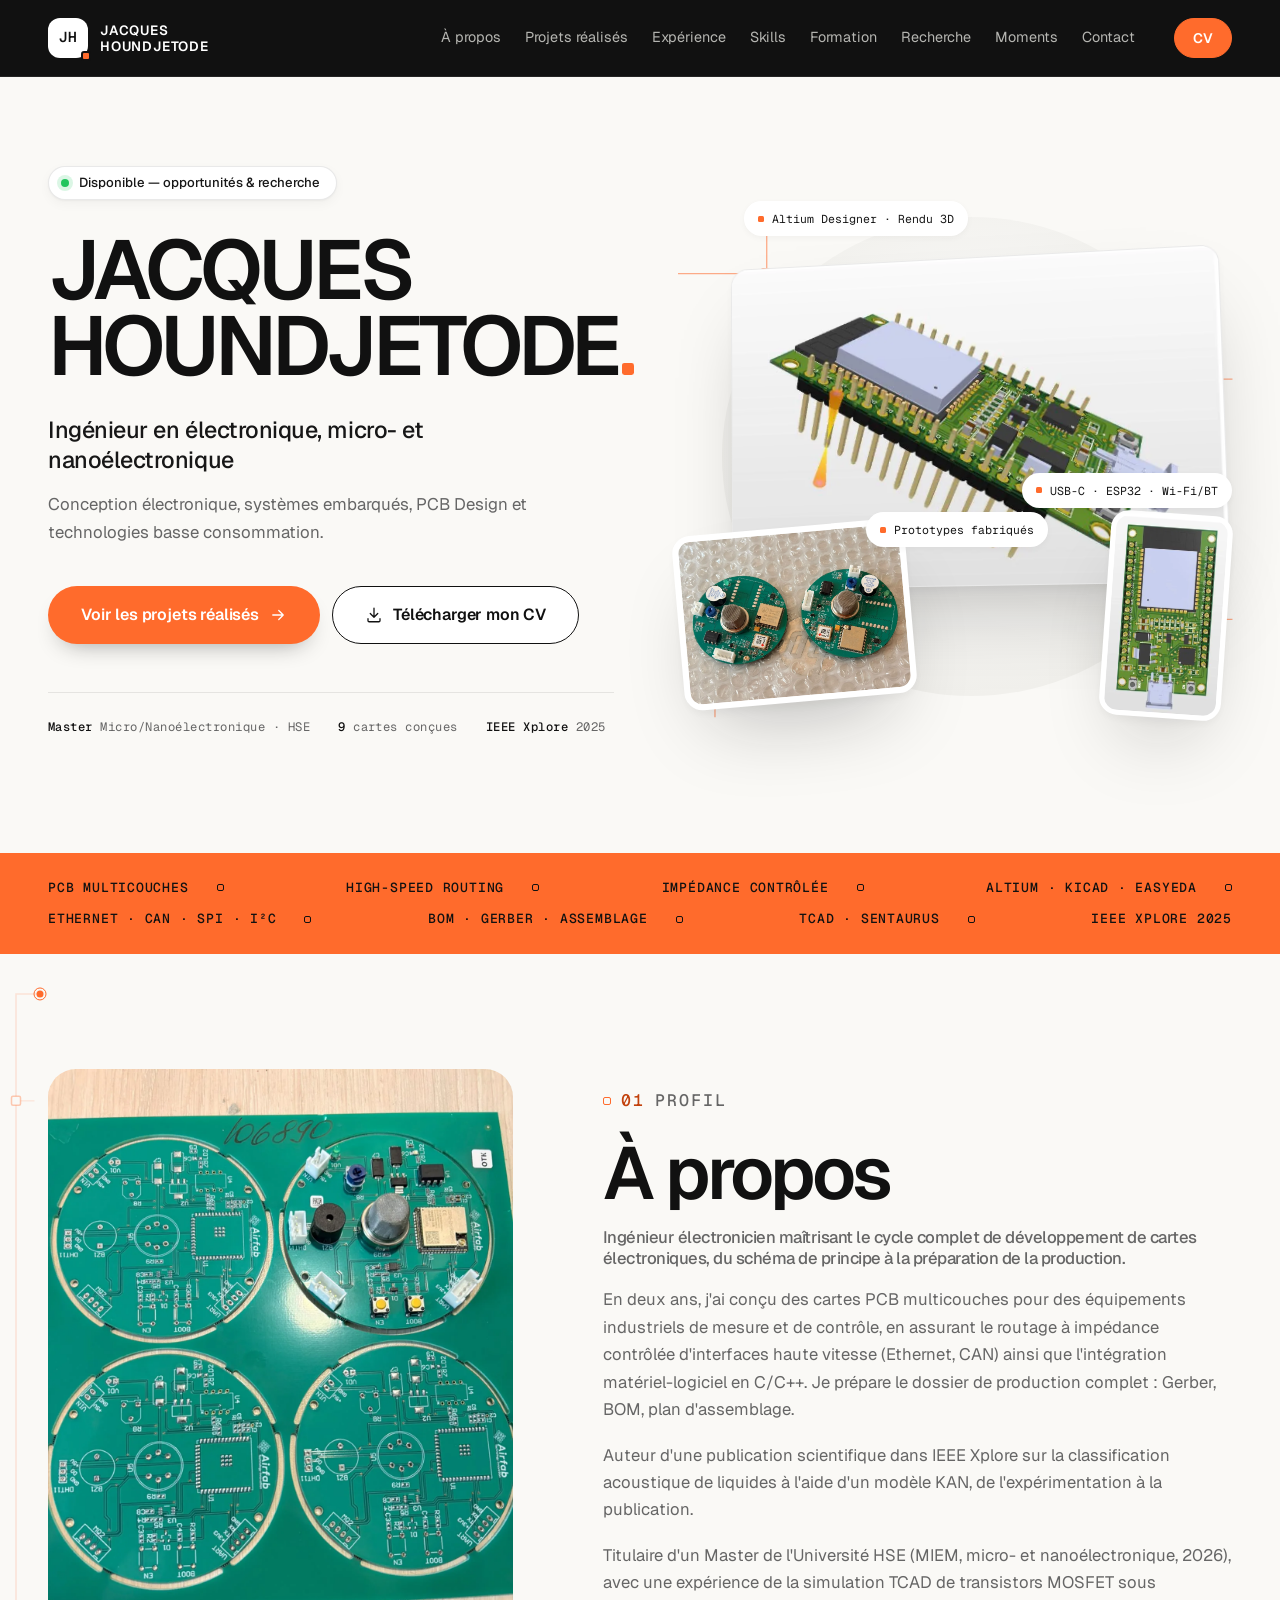
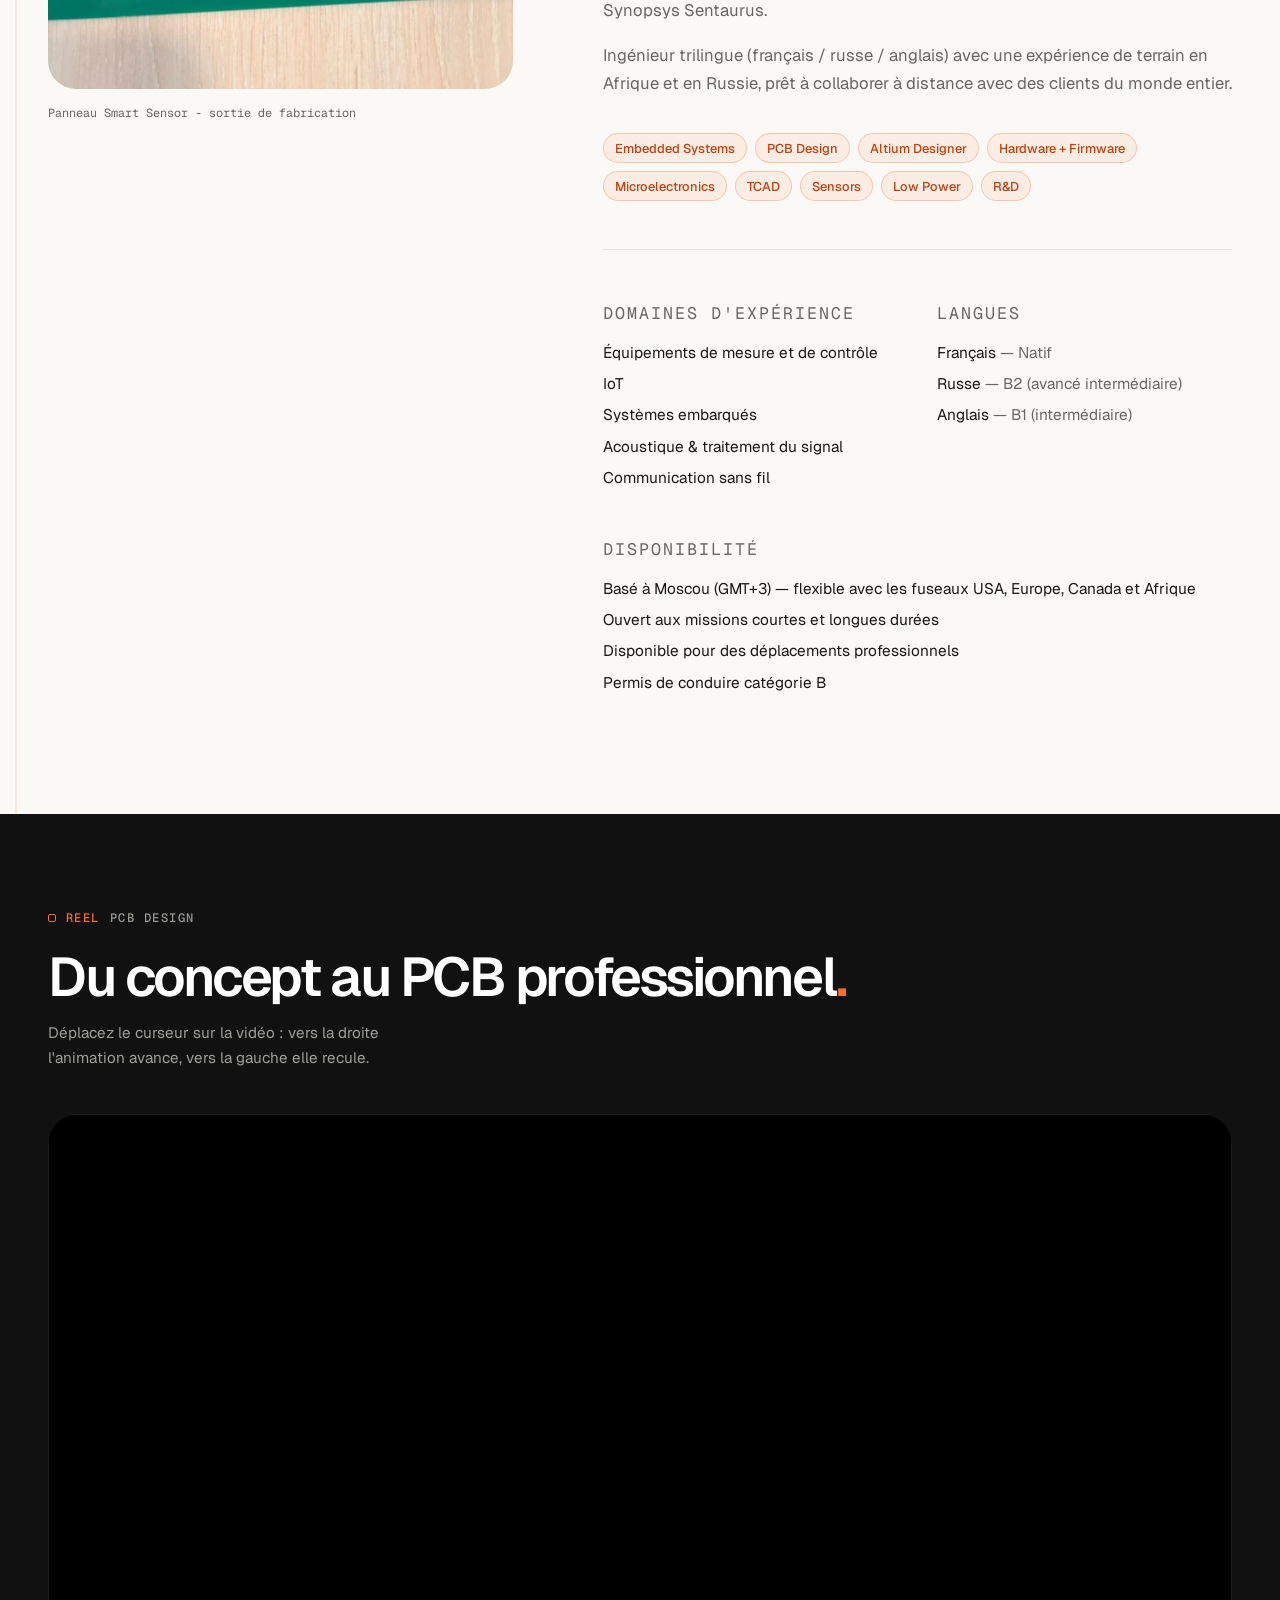
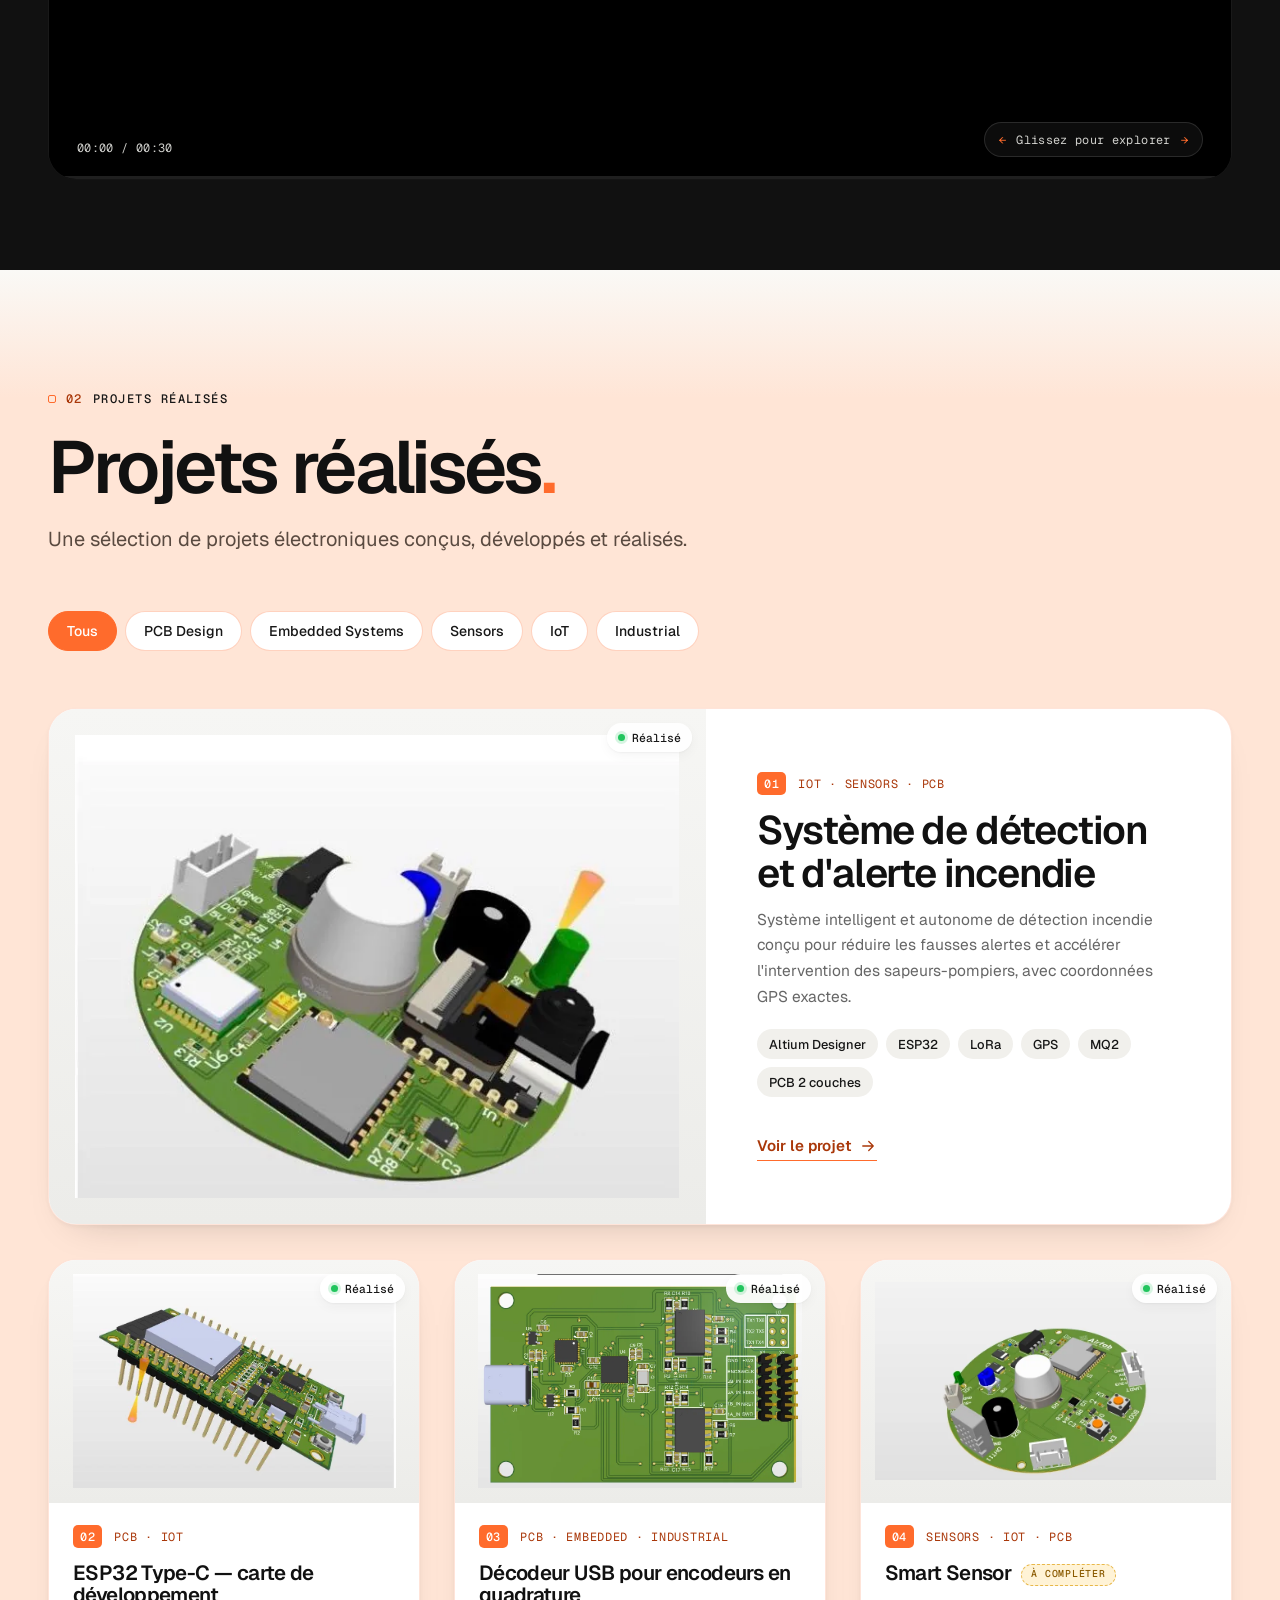
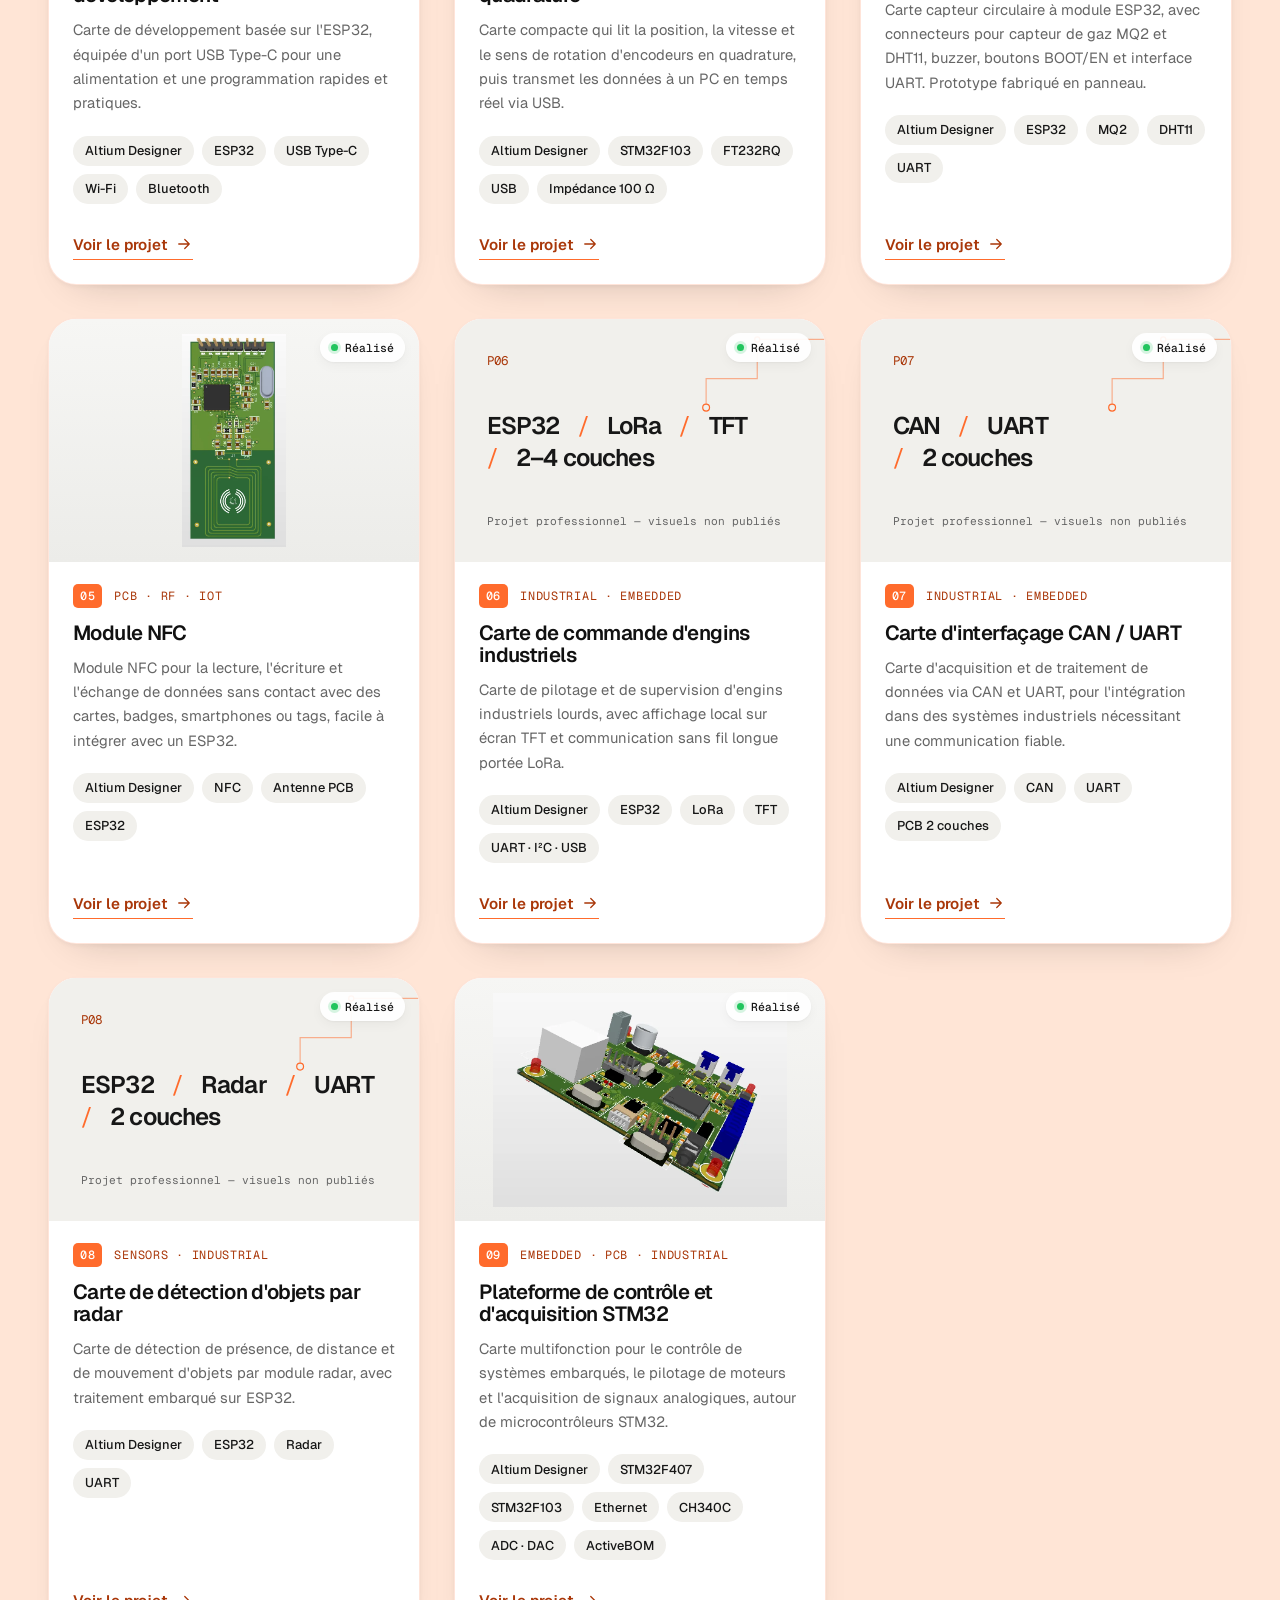
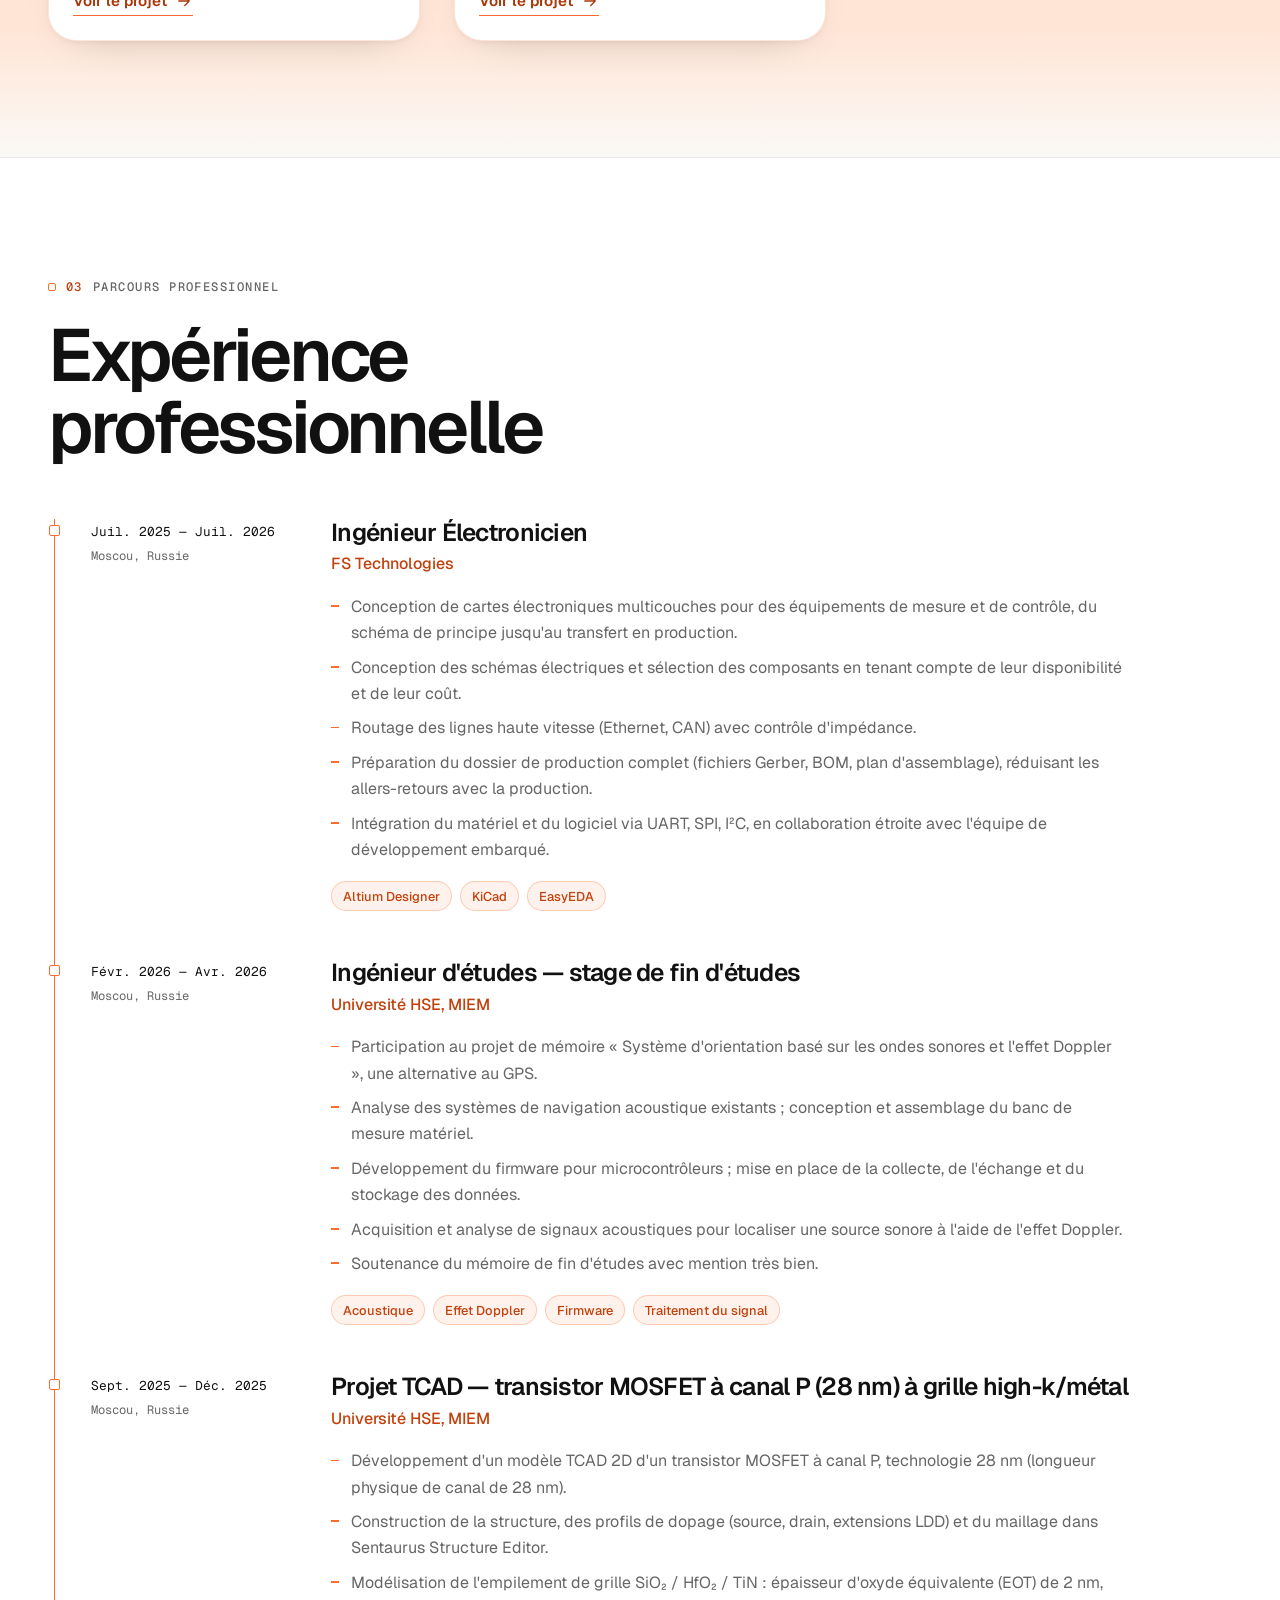
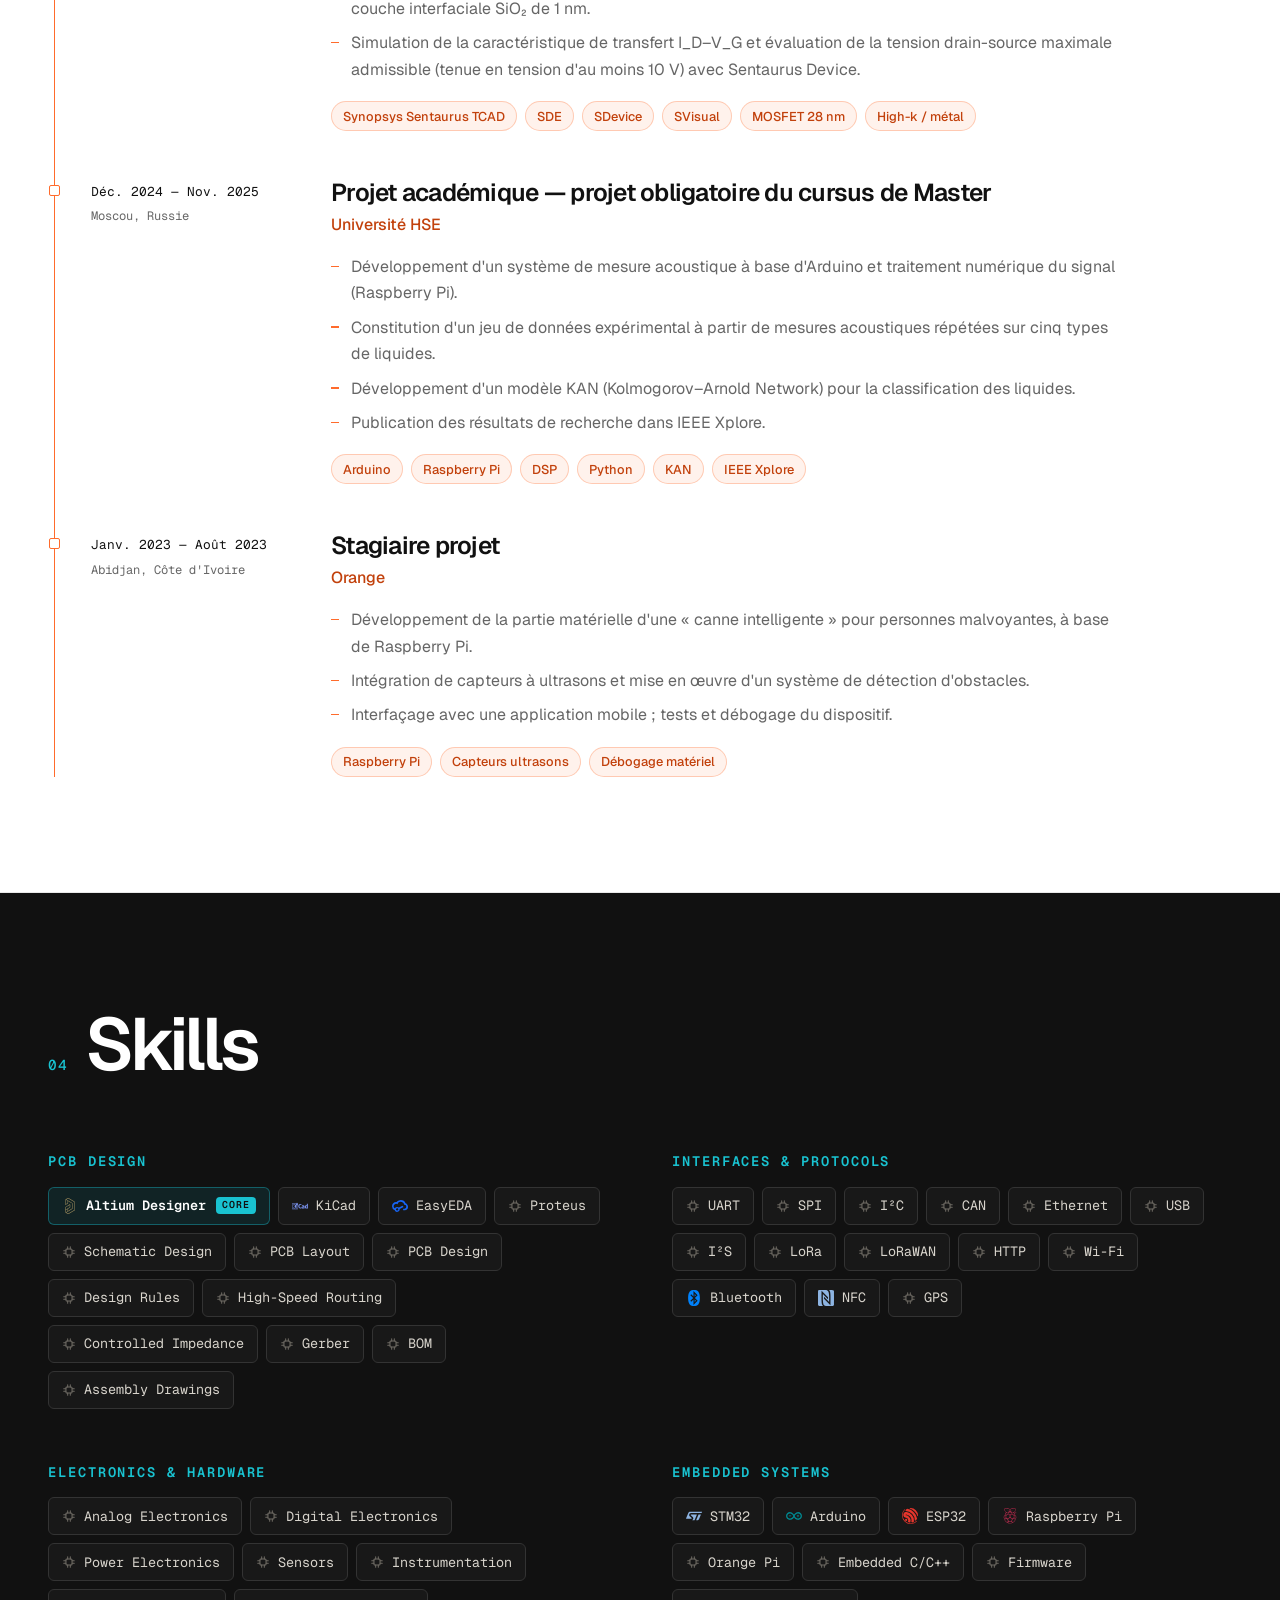
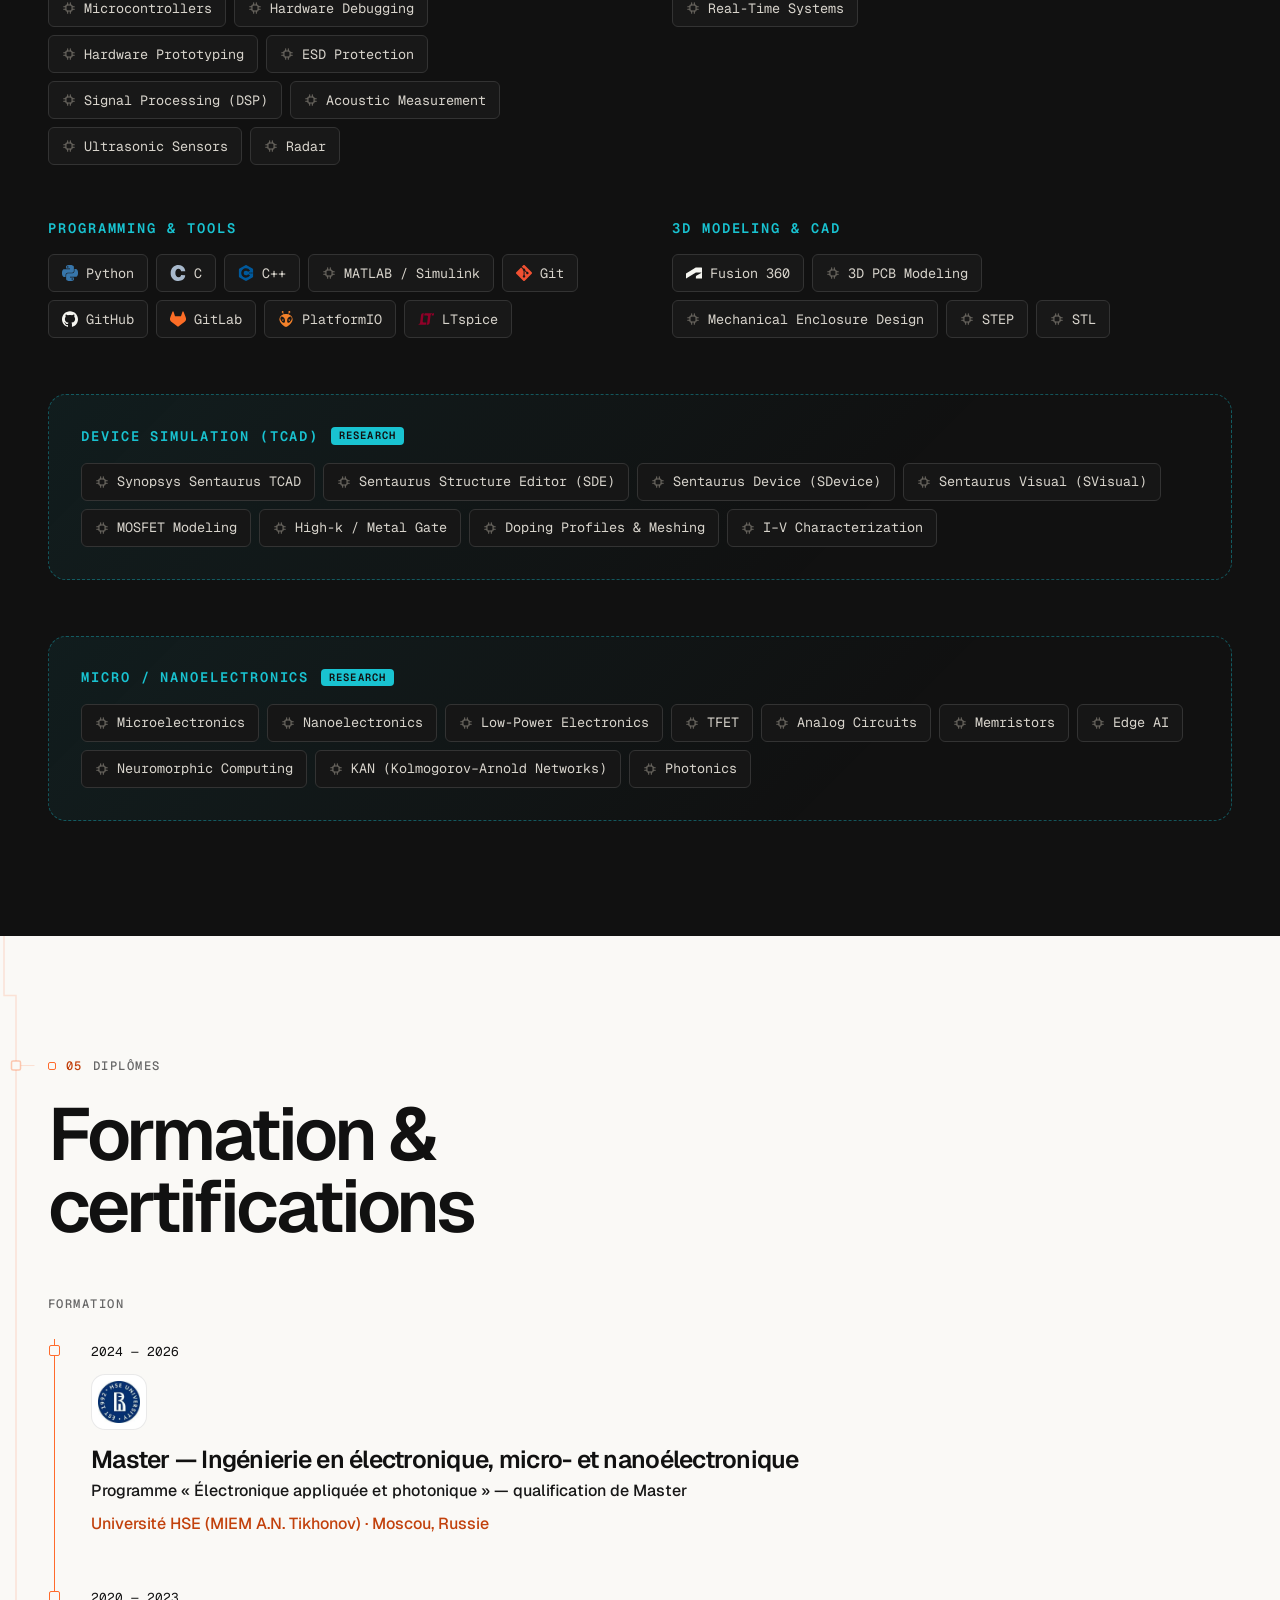
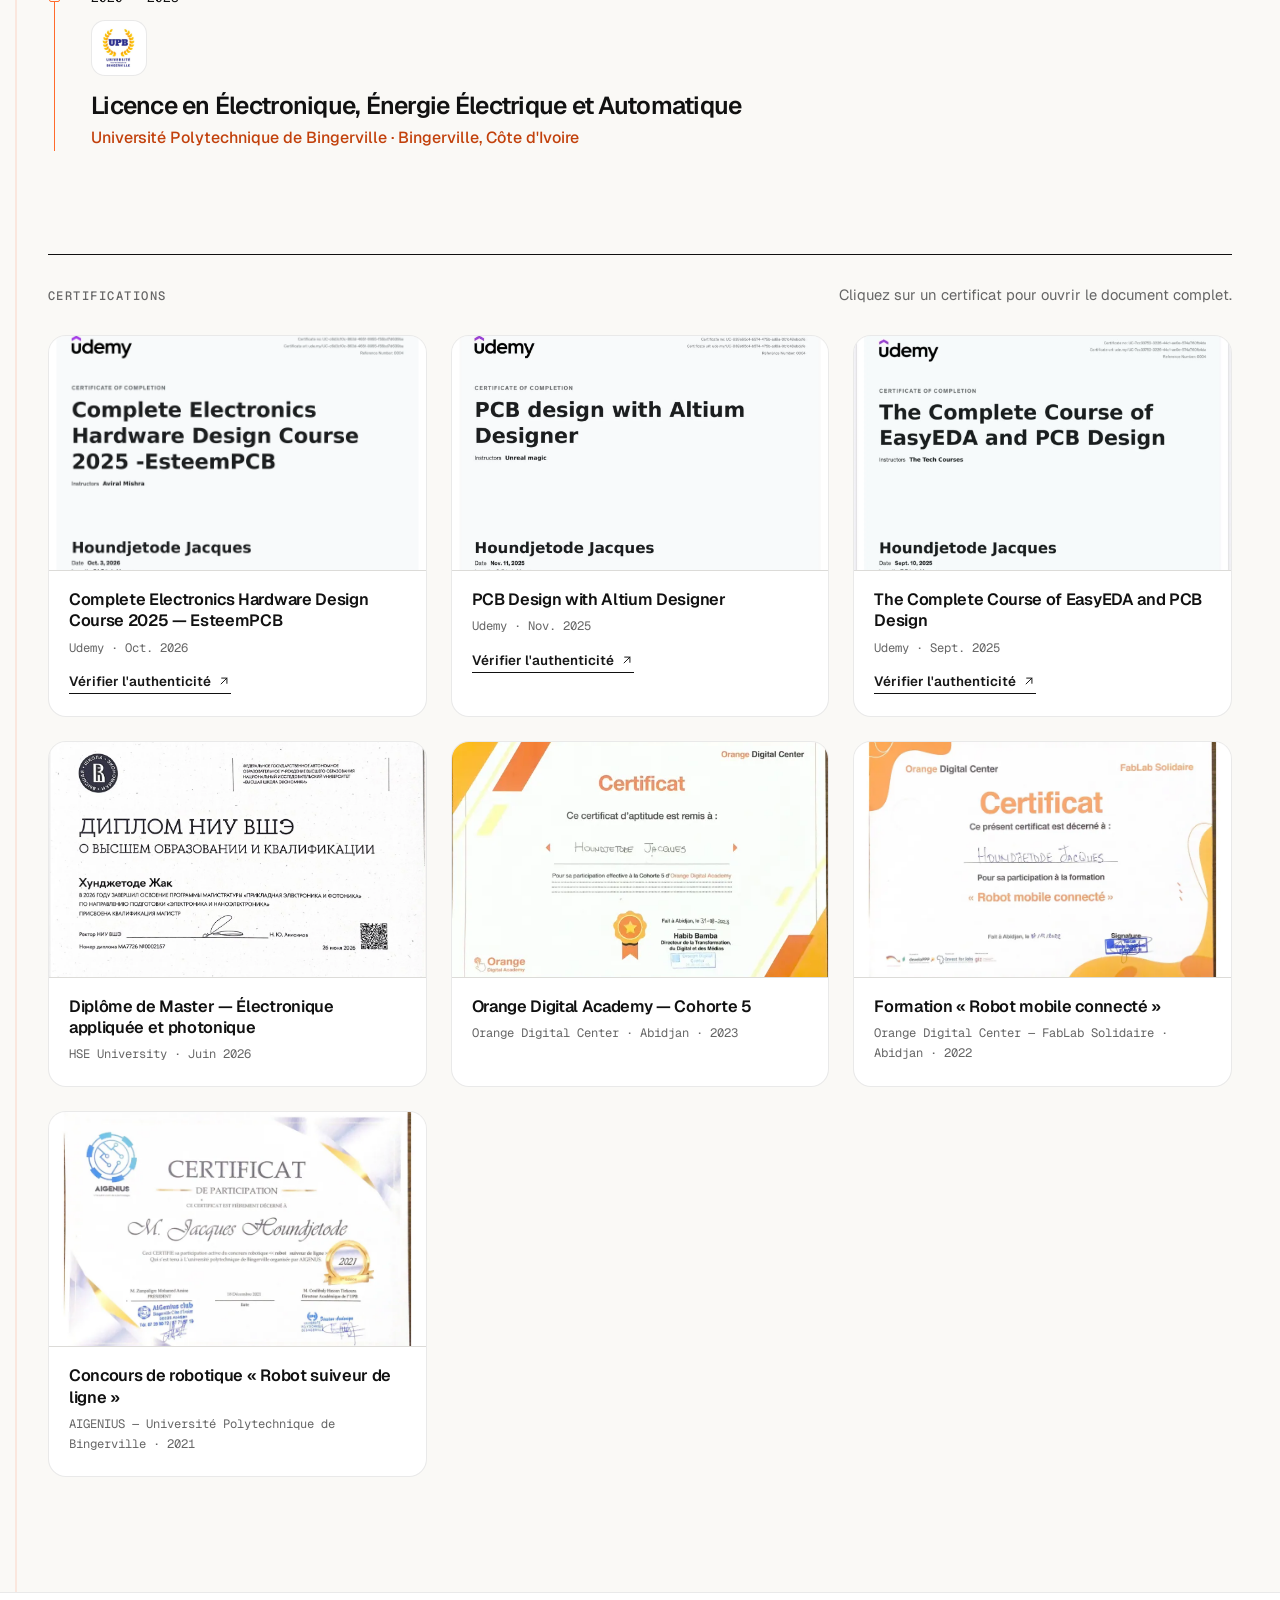
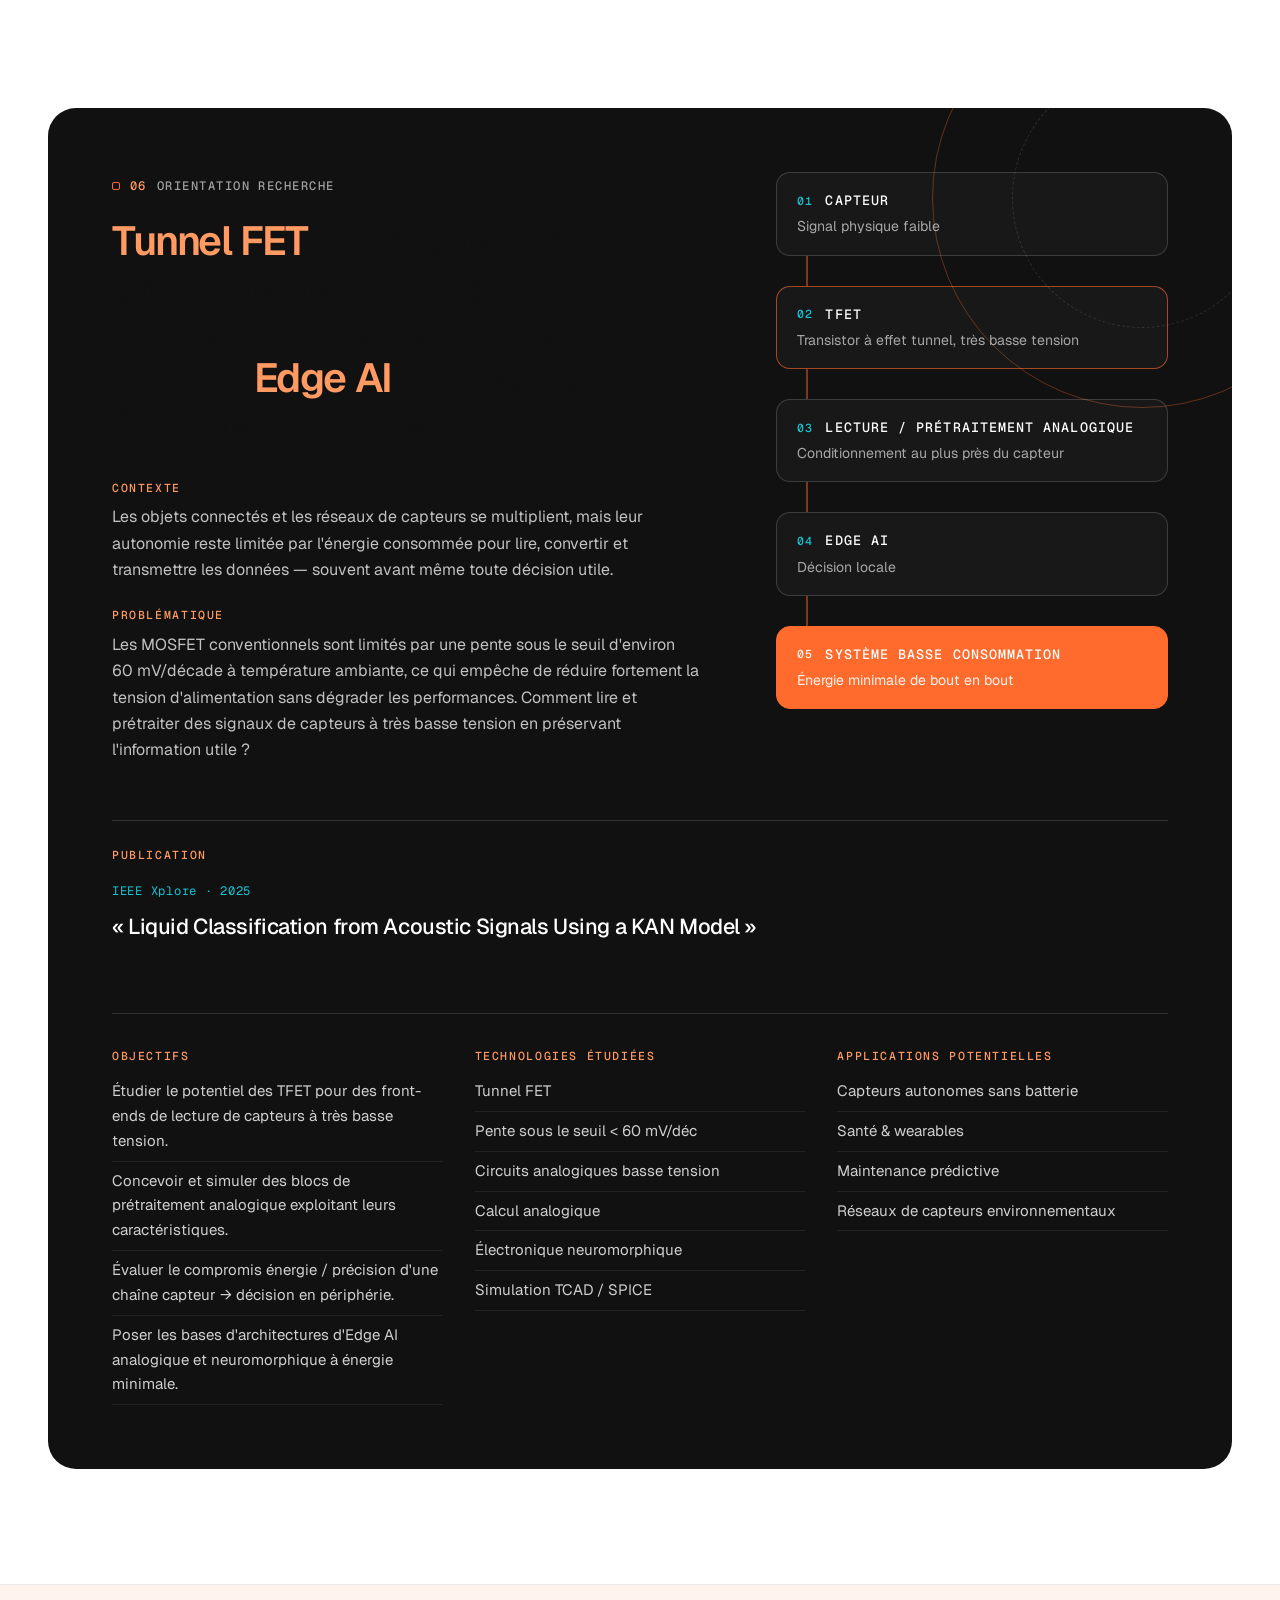
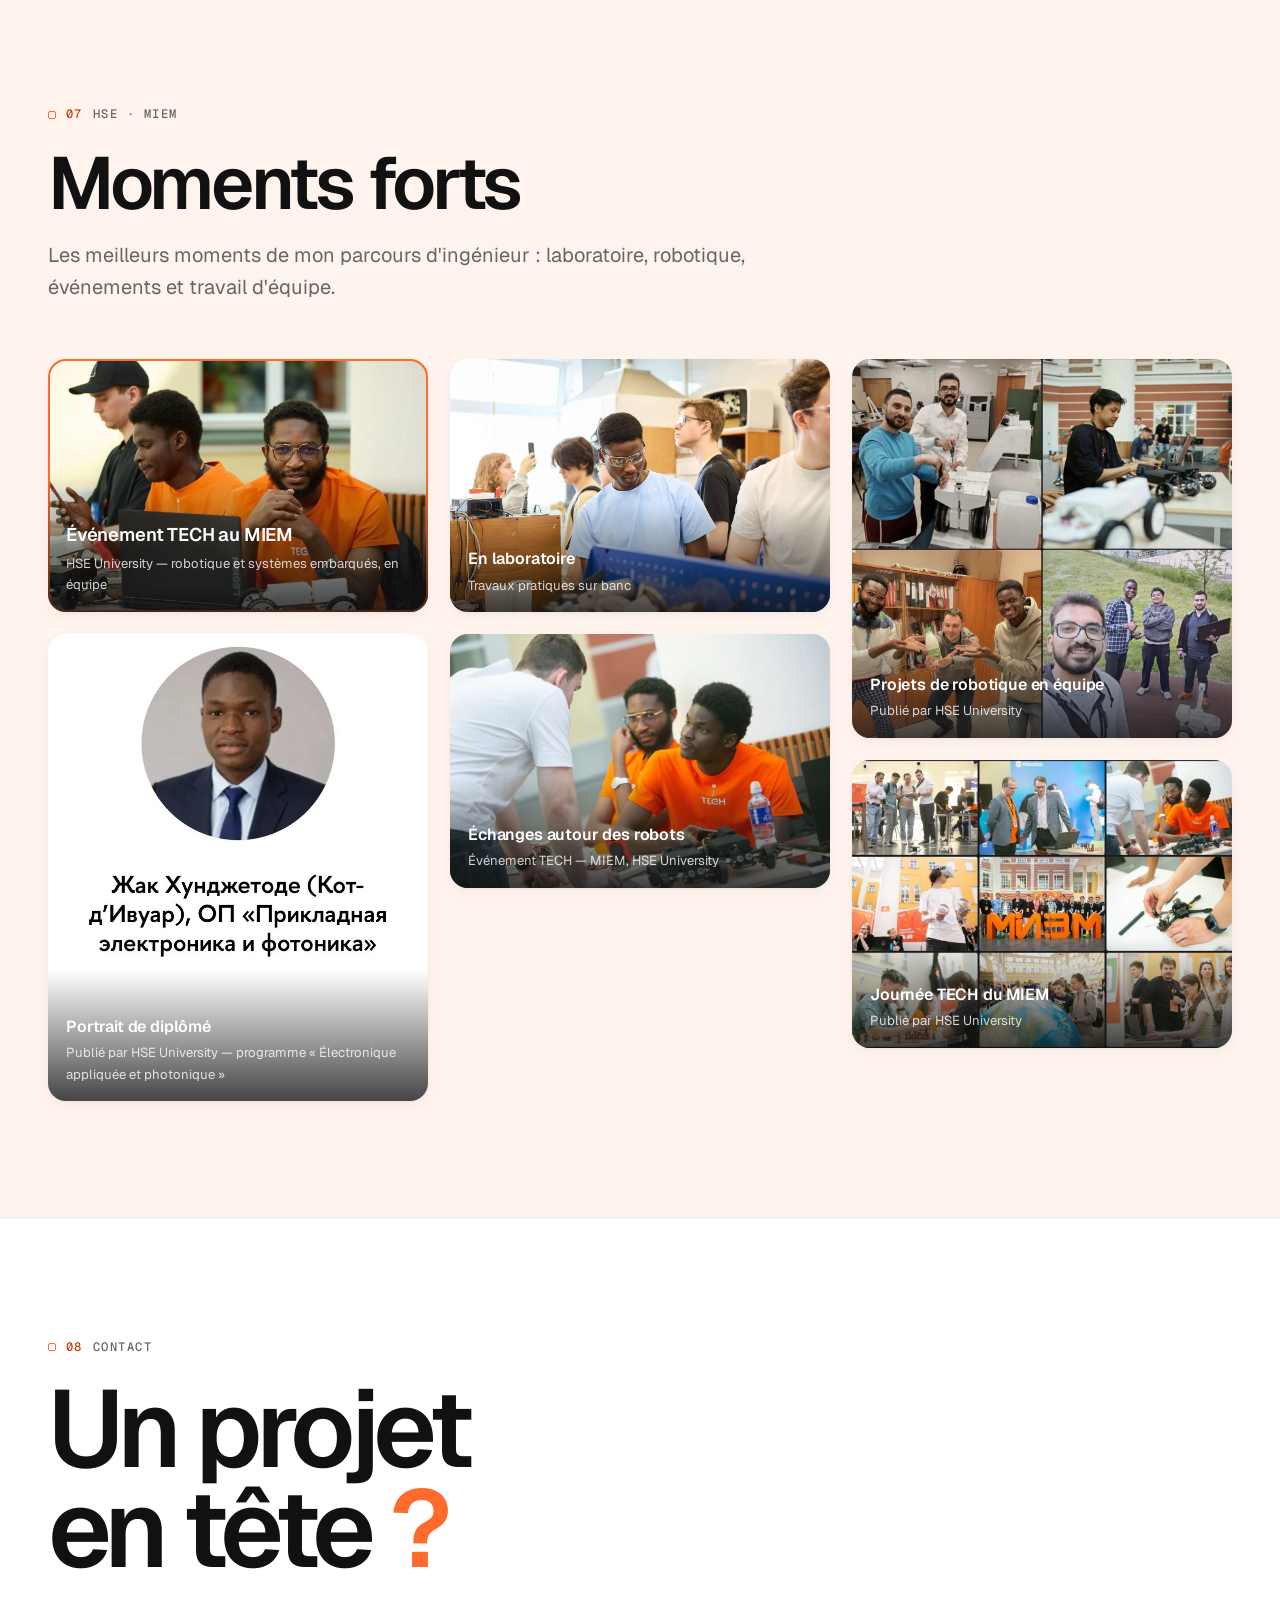
==== commit 931791a2: "Ajout du module de traitement des signaux" ====
--- a/index.html
+++ b/index.html
@@ -37,7 +37,7 @@
     "email": "mailto:houndjetodej@gmail.com",
     "url": "https://www.votre-domaine.com/",
     "knowsLanguage": ["fr", "ru", "en"],
-    "knowsAbout": ["Conception électronique", "PCB Design", "Altium Designer", "Contrôle d'impédance", "Systèmes embarqués", "ESP32", "STM32", "LoRa", "IoT", "Capteurs", "Microélectronique", "Nanoélectronique", "Tunnel FET", "Edge AI"],
+    "knowsAbout": ["Conception électronique", "PCB Design", "Altium Designer", "Contrôle d'impédance", "Simulation TCAD", "Synopsys Sentaurus", "MOSFET", "Systèmes embarqués", "ESP32", "STM32", "LoRa", "IoT", "Capteurs", "Microélectronique", "Nanoélectronique", "Tunnel FET", "Edge AI"],
     "sameAs": ["https://github.com/Tokoos"]
   }
   </script>
@@ -54,13 +54,13 @@
       </a>
       <nav aria-label="Navigation principale">
         <ul class="nav__links">
-          <li><a href="#accueil">Accueil</a></li>
           <li><a href="#apropos">À propos</a></li>
           <li><a href="#projets">Projets réalisés</a></li>
           <li><a href="#experience">Expérience</a></li>
+          <li><a href="#expertise">Skills</a></li>
           <li><a href="#formation">Formation</a></li>
-          <li><a href="#expertise">Compétences</a></li>
           <li><a href="#recherche">Recherche</a></li>
+          <li><a href="#moments">Moments</a></li>
           <li><a href="#contact">Contact</a></li>
         </ul>
       </nav>
@@ -72,13 +72,13 @@
     <div class="mobile-menu" id="mobile-menu" hidden>
       <nav aria-label="Navigation mobile">
         <ol>
-          <li><a href="#accueil">Accueil</a></li>
           <li><a href="#apropos">À propos</a></li>
           <li><a href="#projets">Projets réalisés</a></li>
           <li><a href="#experience">Expérience</a></li>
+          <li><a href="#expertise">Skills</a></li>
           <li><a href="#formation">Formation</a></li>
-          <li><a href="#expertise">Compétences</a></li>
           <li><a href="#recherche">Recherche</a></li>
+          <li><a href="#moments">Moments</a></li>
           <li><a href="#contact">Contact</a></li>
         </ol>
         <a class="btn btn-primary" href="#" data-cv-download>Télécharger mon CV</a>
@@ -139,6 +139,28 @@
       <div class="band__track" id="band-track"></div>
     </div>
 
+    <!-- ================= À PROPOS ================= -->
+    <section class="section" id="apropos" aria-labelledby="about-title" data-trace="Profil">
+      <div class="container about">
+        <figure class="about__figure" data-reveal>
+          <div class="about__img"><img id="about-img" src="assets/img/projets/smart-sensor-panel.webp" alt="" width="1200" height="1600" loading="lazy"></div>
+          <figcaption>Panneau Smart Sensor - sortie de fabrication</figcaption>
+        </figure>
+        <div class="about__text" data-reveal style="--d:100ms">
+          <p class="eyebrow"><b>01</b> Profil</p>
+          <h2 class="h2" id="about-title">À propos</h2>
+          <p class="about__lead" id="about-lead"></p>
+          <div id="about-paragraphs"></div>
+          <ul class="tag-list about__keywords" id="about-keywords" aria-label="Mots-clés"></ul>
+          <div class="about__meta">
+            <div><p class="meta-label">Domaines d'expérience</p><ul class="meta-list" id="about-domains"></ul></div>
+            <div><p class="meta-label">Langues</p><ul class="meta-list" id="about-languages"></ul></div>
+            <div class="about__meta-wide"><p class="meta-label">Disponibilité</p><ul class="meta-list" id="about-availability"></ul></div>
+          </div>
+        </div>
+      </div>
+    </section>
+
     <!-- ================= REEL (vidéo pilotée par le curseur) ================= -->
     <section class="reel-section" id="reel-section" aria-labelledby="reel-title">
       <div class="container">
@@ -165,27 +187,6 @@
       </div>
     </section>
 
-    <!-- ================= À PROPOS ================= -->
-    <section class="section" id="apropos" aria-labelledby="about-title" data-trace="Profil">
-      <div class="container about">
-        <figure class="about__figure" data-reveal>
-          <div class="about__img"><img id="about-img" src="assets/img/projets/smart-sensor-panel.webp" alt="" width="1200" height="1600" loading="lazy"></div>
-          <figcaption>Panneau Smart Sensor - sortie de fabrication</figcaption>
-        </figure>
-        <div class="about__text" data-reveal style="--d:100ms">
-          <p class="eyebrow"><b>01</b> À propos</p>
-          <h2 class="h2" id="about-title">À propos</h2>
-          <p class="about__lead" id="about-lead"></p>
-          <div id="about-paragraphs"></div>
-          <ul class="tag-list about__keywords" id="about-keywords" aria-label="Mots-clés"></ul>
-          <div class="about__meta">
-            <div><p class="meta-label">Domaines d'expérience</p><ul class="meta-list" id="about-domains"></ul></div>
-            <div><p class="meta-label">Langues</p><ul class="meta-list" id="about-languages"></ul></div>
-          </div>
-        </div>
-      </div>
-    </section>
-
     <!-- ================= PROJETS ================= -->
     <section class="section section--projects" id="projets" aria-labelledby="projects-title" data-trace="Projets réalisés">
       <div class="container">
@@ -201,27 +202,33 @@
     </section>
 
     <!-- ================= EXPÉRIENCE ================= -->
-    <section class="section" id="experience" aria-labelledby="xp-title" data-trace="Expérience">
+    <section class="section section--white" id="experience" aria-labelledby="xp-title" data-trace="Expérience">
       <div class="container">
         <div class="section-head" data-reveal>
-          <p class="eyebrow"><b>03</b> Parcours</p>
+          <p class="eyebrow"><b>03</b> Parcours professionnel</p>
           <h2 class="h2" id="xp-title">Expérience professionnelle</h2>
         </div>
         <div id="experience-list"></div>
       </div>
     </section>
 
+    <!-- ================= EXPERTISE ================= -->
+    <section class="section" id="expertise" aria-labelledby="skills-title" data-trace="Skills">
+      <div class="container">
+        <h2 class="skills-title trace-anchor" id="skills-title" data-reveal><span class="skills-title__num">04</span>Skills</h2>
+        <div class="skills-grid" id="skills-list"></div>
+      </div>
+    </section>
+
     <!-- ================= FORMATION ================= -->
-    <section class="section section--white" id="formation" aria-labelledby="edu-title" data-trace="Formation">
+    <section class="section" id="formation" aria-labelledby="edu-title" data-trace="Formation">
       <div class="container">
         <div class="section-head" data-reveal>
-          <p class="eyebrow"><b>04</b> Apprentissage</p>
+          <p class="eyebrow"><b>05</b> Diplômes</p>
           <h2 class="h2" id="edu-title">Formation &amp; certifications</h2>
         </div>
-        <div class="edu-grid">
-          <div><h3 class="sub-title">Formation</h3><div id="education"></div></div>
-          <div id="publications" hidden><h3 class="sub-title">Publications</h3><ul class="pubs"></ul></div>
-        </div>
+        <h3 class="sub-title">Formation</h3>
+        <div id="education"></div>
         <div class="certs-head" data-reveal>
           <h3 class="sub-title">Certifications</h3>
           <p>Cliquez sur un certificat pour ouvrir le document complet.</p>
@@ -230,28 +237,8 @@
       </div>
     </section>
 
-    <!-- ================= MOMENTS FORTS ================= -->
-    <section class="section section--warm" id="moments" aria-labelledby="moments-title" data-trace="Moments">
-      <div class="container">
-        <div class="section-head" data-reveal>
-          <p class="eyebrow"><b>HSE · MIEM</b> Parcours</p>
-          <h2 class="h2" id="moments-title">Moments forts</h2>
-          <p class="lead">Les meilleurs moments de mon parcours d'ingénieur : laboratoire, robotique, événements et travail d'équipe.</p>
-        </div>
-        <ul class="moments" id="moments-grid"></ul>
-      </div>
-    </section>
-
-    <!-- ================= EXPERTISE ================= -->
-    <section class="section" id="expertise" aria-labelledby="skills-title" data-trace="Skills">
-      <div class="container">
-        <h2 class="skills-title trace-anchor" id="skills-title" data-reveal><span class="skills-title__num">05</span>Skills</h2>
-        <div class="skills-grid" id="skills-list"></div>
-      </div>
-    </section>
-
     <!-- ================= RECHERCHE ================= -->
-    <section class="section section--warm" id="recherche" aria-labelledby="research-title" data-trace="Recherche">
+    <section class="section section--white" id="recherche" aria-labelledby="research-title" data-trace="Recherche">
       <div class="container">
         <article class="research" data-reveal>
           <div class="research__grid">
@@ -265,6 +252,10 @@
             </div>
             <ol class="pipeline" id="research-pipeline" aria-label="Chaîne étudiée : capteur, TFET, lecture et prétraitement analogique, Edge AI, système basse consommation"></ol>
           </div>
+          <div class="research__pubs" id="publications" hidden>
+            <h3>Publication</h3>
+            <ul class="pubs"></ul>
+          </div>
           <div class="research__bottom">
             <div><h3>Objectifs</h3><ul id="research-objectives"></ul></div>
             <div><h3>Technologies étudiées</h3><ul id="research-tech"></ul></div>
@@ -274,10 +265,22 @@
       </div>
     </section>
 
+    <!-- ================= MOMENTS FORTS ================= -->
+    <section class="section section--warm" id="moments" aria-labelledby="moments-title" data-trace="Moments">
+      <div class="container">
+        <div class="section-head" data-reveal>
+          <p class="eyebrow"><b>07</b> HSE · MIEM</p>
+          <h2 class="h2" id="moments-title">Moments forts</h2>
+          <p class="lead">Les meilleurs moments de mon parcours d'ingénieur : laboratoire, robotique, événements et travail d'équipe.</p>
+        </div>
+        <ul class="moments" id="moments-grid"></ul>
+      </div>
+    </section>
+
     <!-- ================= CONTACT ================= -->
     <section class="section section--white" id="contact" aria-labelledby="contact-title" data-trace="Futur">
       <div class="container">
-        <p class="eyebrow" data-reveal><b>07</b> Contact</p>
+        <p class="eyebrow" data-reveal><b>08</b> Contact</p>
         <h2 class="contact__title" id="contact-title" data-reveal>Un projet<br>en tête <span>?</span></h2>
         <div class="contact__grid">
           <div data-reveal>
@@ -296,6 +299,7 @@
         </div>
       </div>
     </section>
+
   </main>
 
   <!-- ================= FOOTER ================= -->
--- a/assets/css/styles.css
+++ b/assets/css/styles.css
@@ -85,7 +85,7 @@
 .icon-xs { width: 14px; height: 14px; }
 
 /* ---------- Typographie de section ---------- */
-.section { position: relative; padding-block: clamp(88px, 12vw, 160px); }
+.section { position: relative; padding-block: clamp(72px, 9vw, 120px); }
 .section--white { background: var(--white); border-block: 1px solid var(--line); }
 .section--warm { background: var(--warm); }
 /* Projets réalisés : fond orange clair nettement perceptible, cartes blanches */
@@ -109,7 +109,7 @@
 .section--projects .h2 { color: var(--ink); }
 .section--projects .h2::after { content: "."; color: var(--orange); }
 .section--projects .project-count { color: #5A4A40; }
-.section-head { max-width: 820px; margin-bottom: clamp(40px, 6vw, 72px); }
+.section-head { max-width: 820px; margin-bottom: clamp(32px, 4.5vw, 56px); }
 .eyebrow {
   display: inline-flex; align-items: center; gap: 10px; margin-bottom: 22px;
   font-family: var(--mono); font-size: 0.76rem; font-weight: 500; letter-spacing: 0.12em; text-transform: uppercase; color: var(--grey);
@@ -236,7 +236,7 @@
 .band__list li::after { content: ""; width: 7px; height: 7px; border: 1.5px solid var(--ink); border-radius: 2px; }
 
 /* ---------- Reel PCB (vidéo pilotée par le curseur) ---------- */
-.reel-section { background: var(--dark); color: var(--on-dark); padding-block: clamp(64px, 9vw, 120px); }
+.reel-section { background: var(--dark); color: var(--on-dark); padding-block: clamp(56px, 7vw, 96px); }
 .reel-head { display: flex; flex-wrap: wrap; align-items: flex-end; justify-content: space-between; gap: 16px 48px; margin-bottom: clamp(28px, 4vw, 44px); }
 .reel-section .eyebrow { color: rgba(245, 245, 240, 0.6); }
 .reel-section .eyebrow b { color: var(--orange); }
@@ -609,3 +609,22 @@
   [data-reveal] { opacity: 1; transform: none; }
   .hero__circuit path { stroke-dashoffset: 0; }
 }
+
+/* ---------- Organisation v2 : grille projets 3 colonnes, publications dans Recherche ---------- */
+@media (min-width: 1100px) {
+  .project-grid { grid-template-columns: repeat(3, minmax(0, 1fr)); }
+  .project-card:not(.project-card--featured) .pc-body { padding: 22px 24px 24px; }
+  .project-card:not(.project-card--featured) .pc-title { font-size: 1.28rem; }
+  .project-card:not(.project-card--featured) .pc-summary { font-size: 0.92rem; }
+  .project-card:not(.project-card--featured) .spec-visual__list { font-size: 1.5rem; }
+  .project-card--featured .pc-media { min-height: 380px; }
+}
+#formation #education { max-width: 980px; }
+.research__pubs { position: relative; z-index: 1; margin-top: clamp(36px, 5vw, 56px); padding-top: 28px; border-top: 1px solid rgba(255, 255, 255, 0.14); }
+.research__pubs h3 { font-family: var(--mono); font-size: 0.72rem; font-weight: 500; letter-spacing: 0.14em; text-transform: uppercase; color: var(--orange-2); margin-bottom: 6px; }
+.research .pubs { border-top: 0; }
+.research .pub { border-bottom: 0; padding: 10px 0 0; }
+.research .pub__venue { color: var(--cyan); }
+.research .pub__title { color: #fff; font-size: clamp(1.1rem, 1rem + 0.5vw, 1.35rem); }
+
+.about__meta-wide { grid-column: 1 / -1; }
